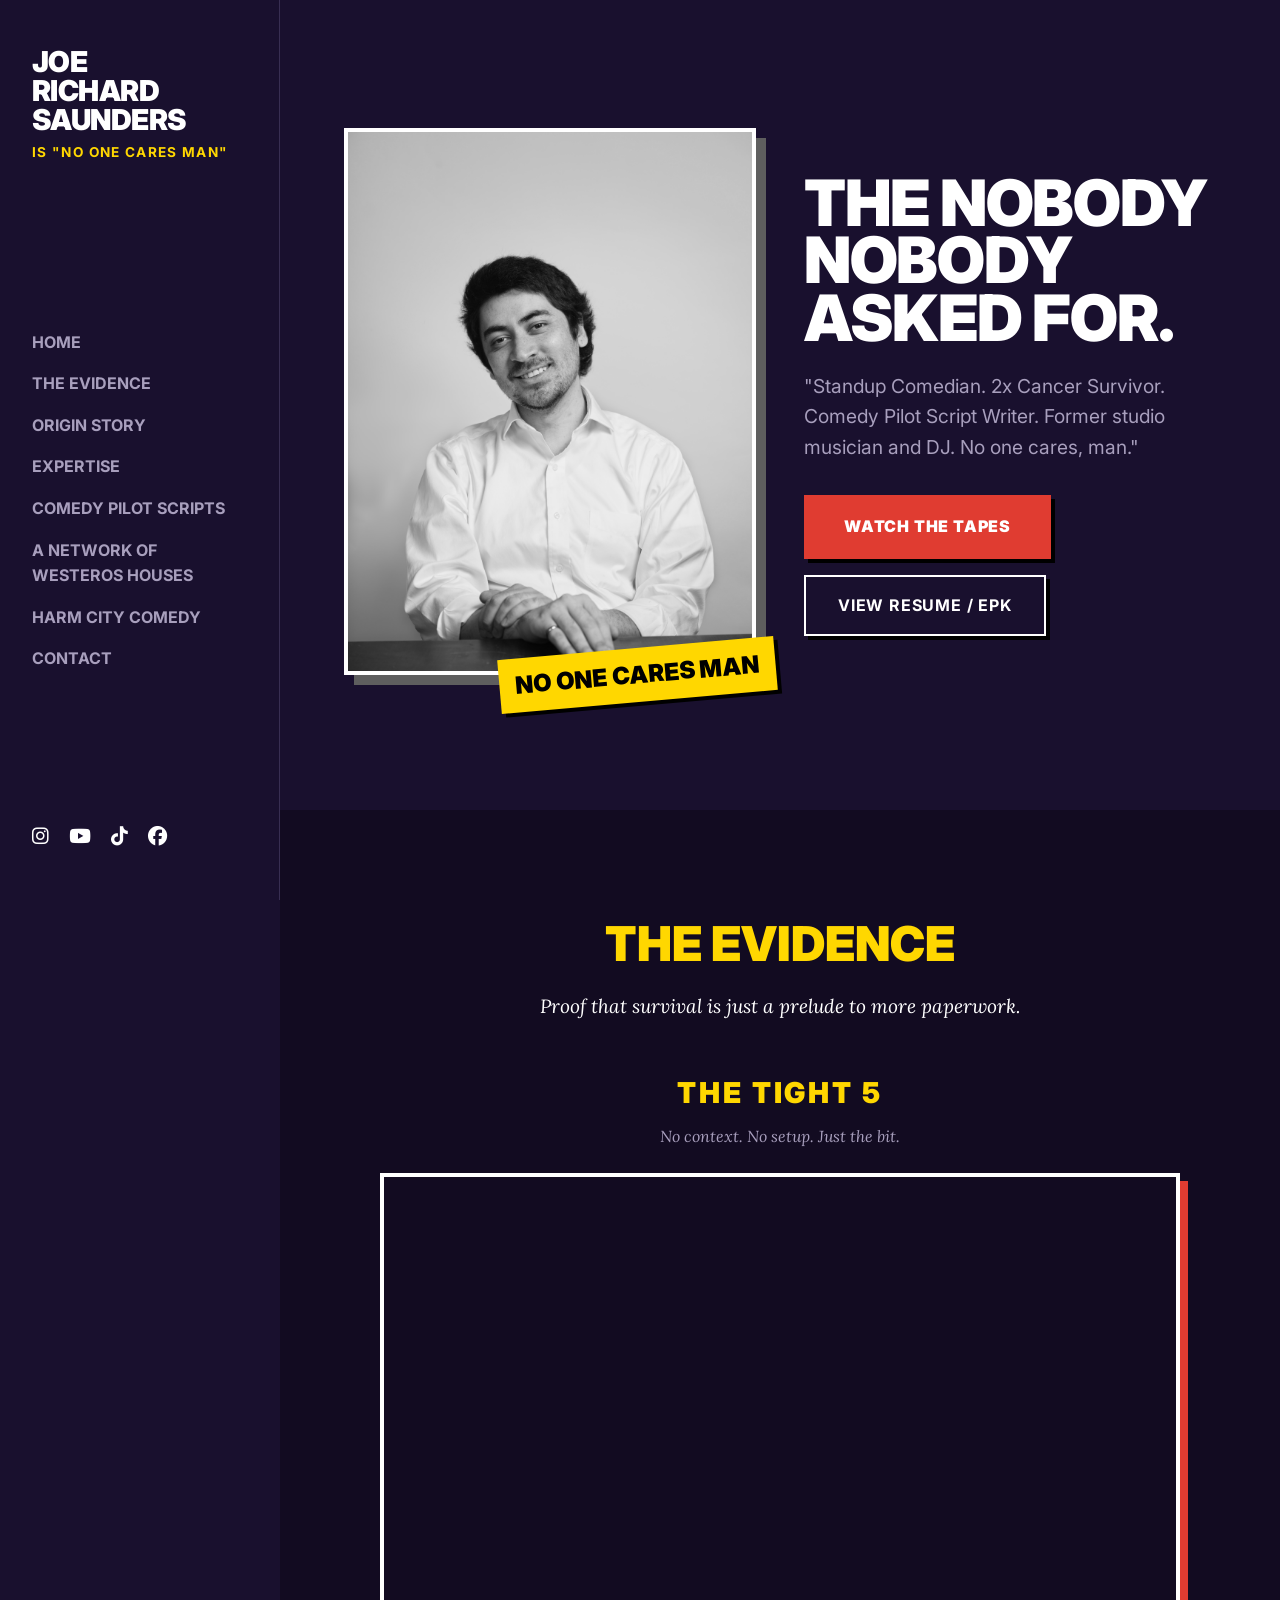
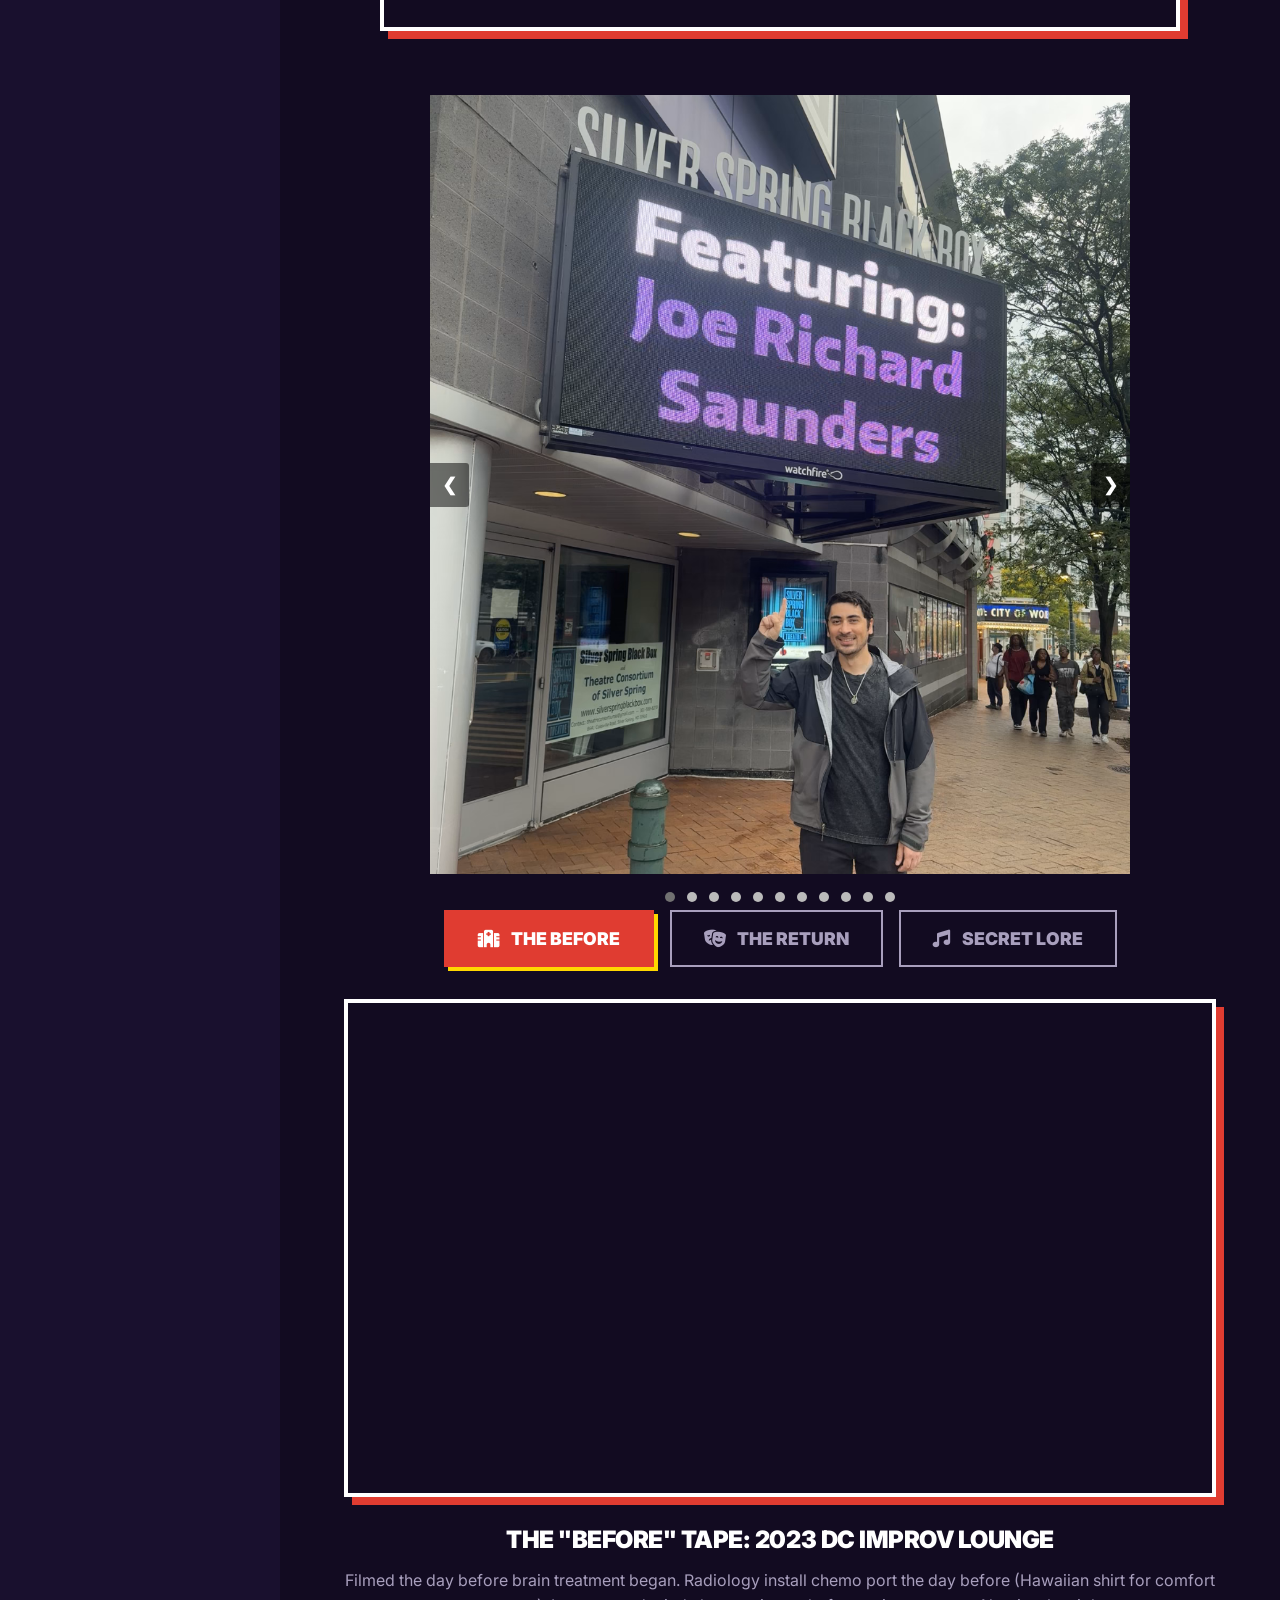
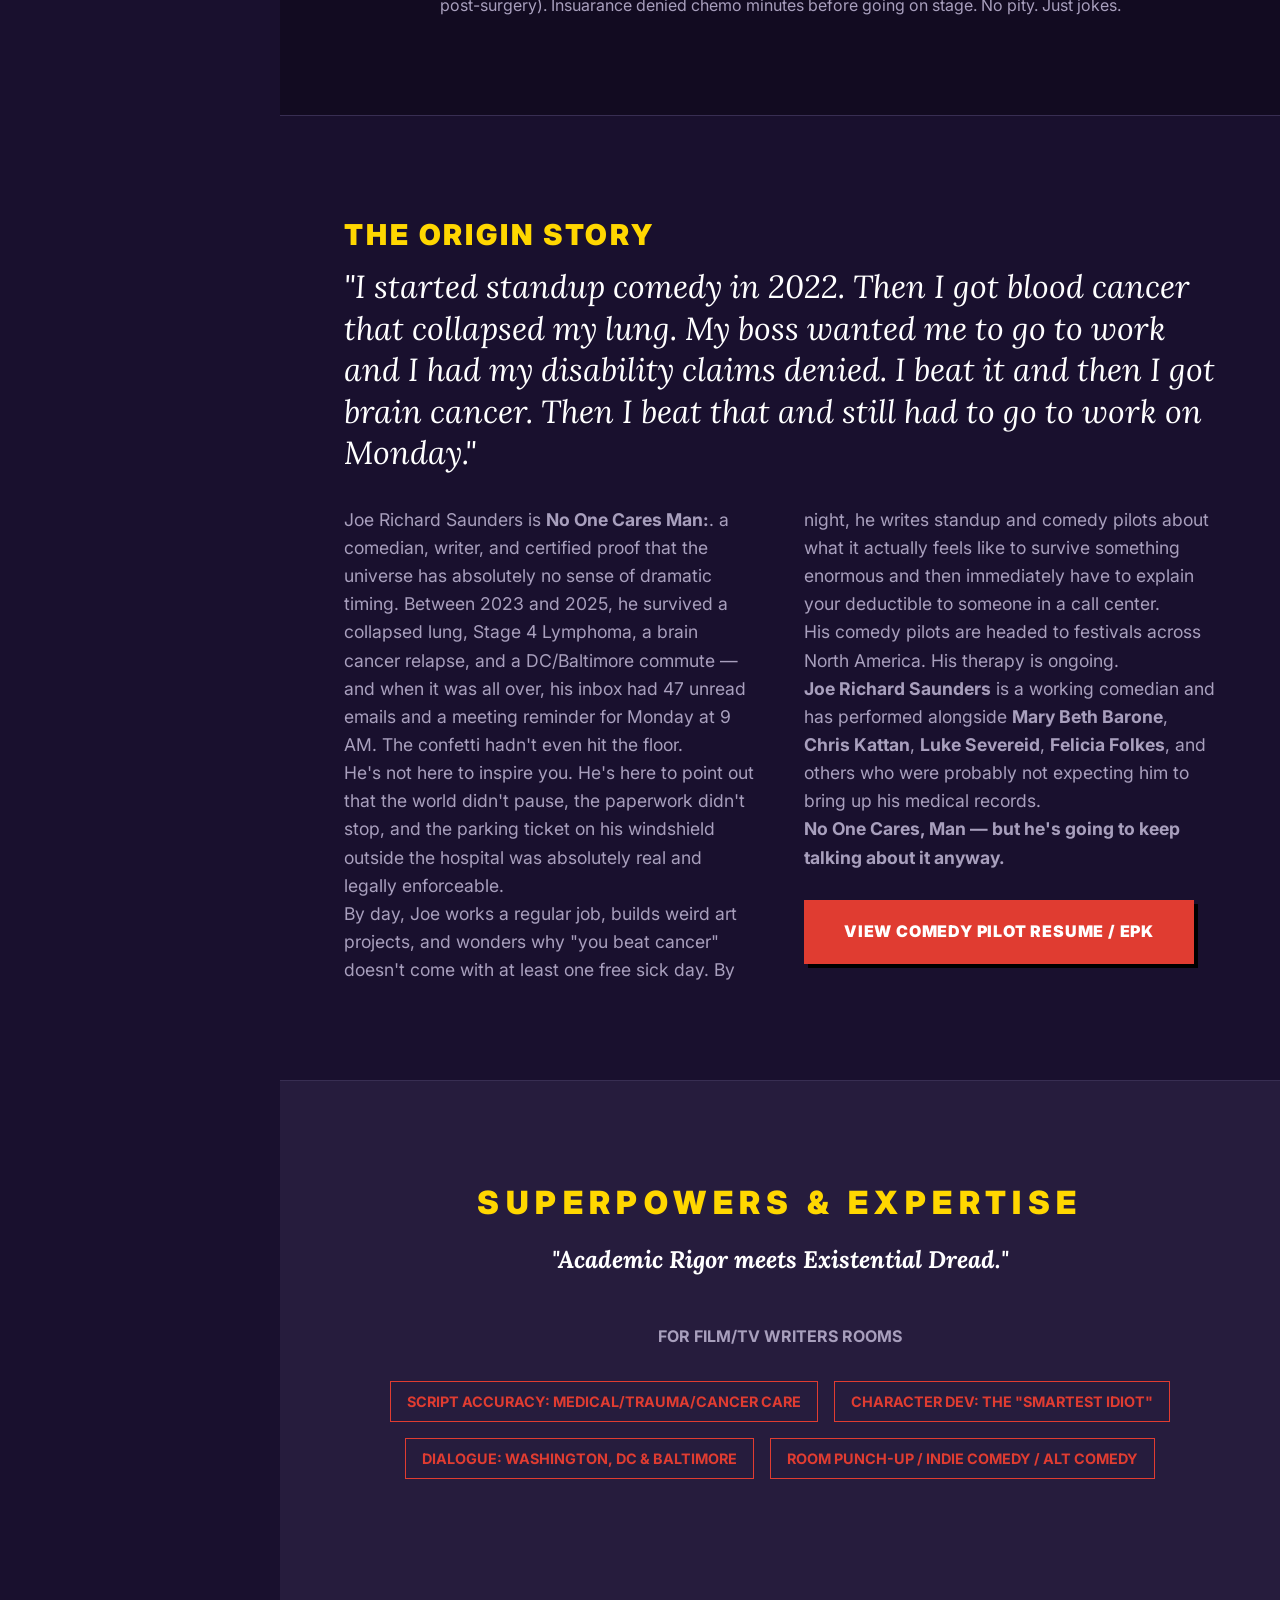
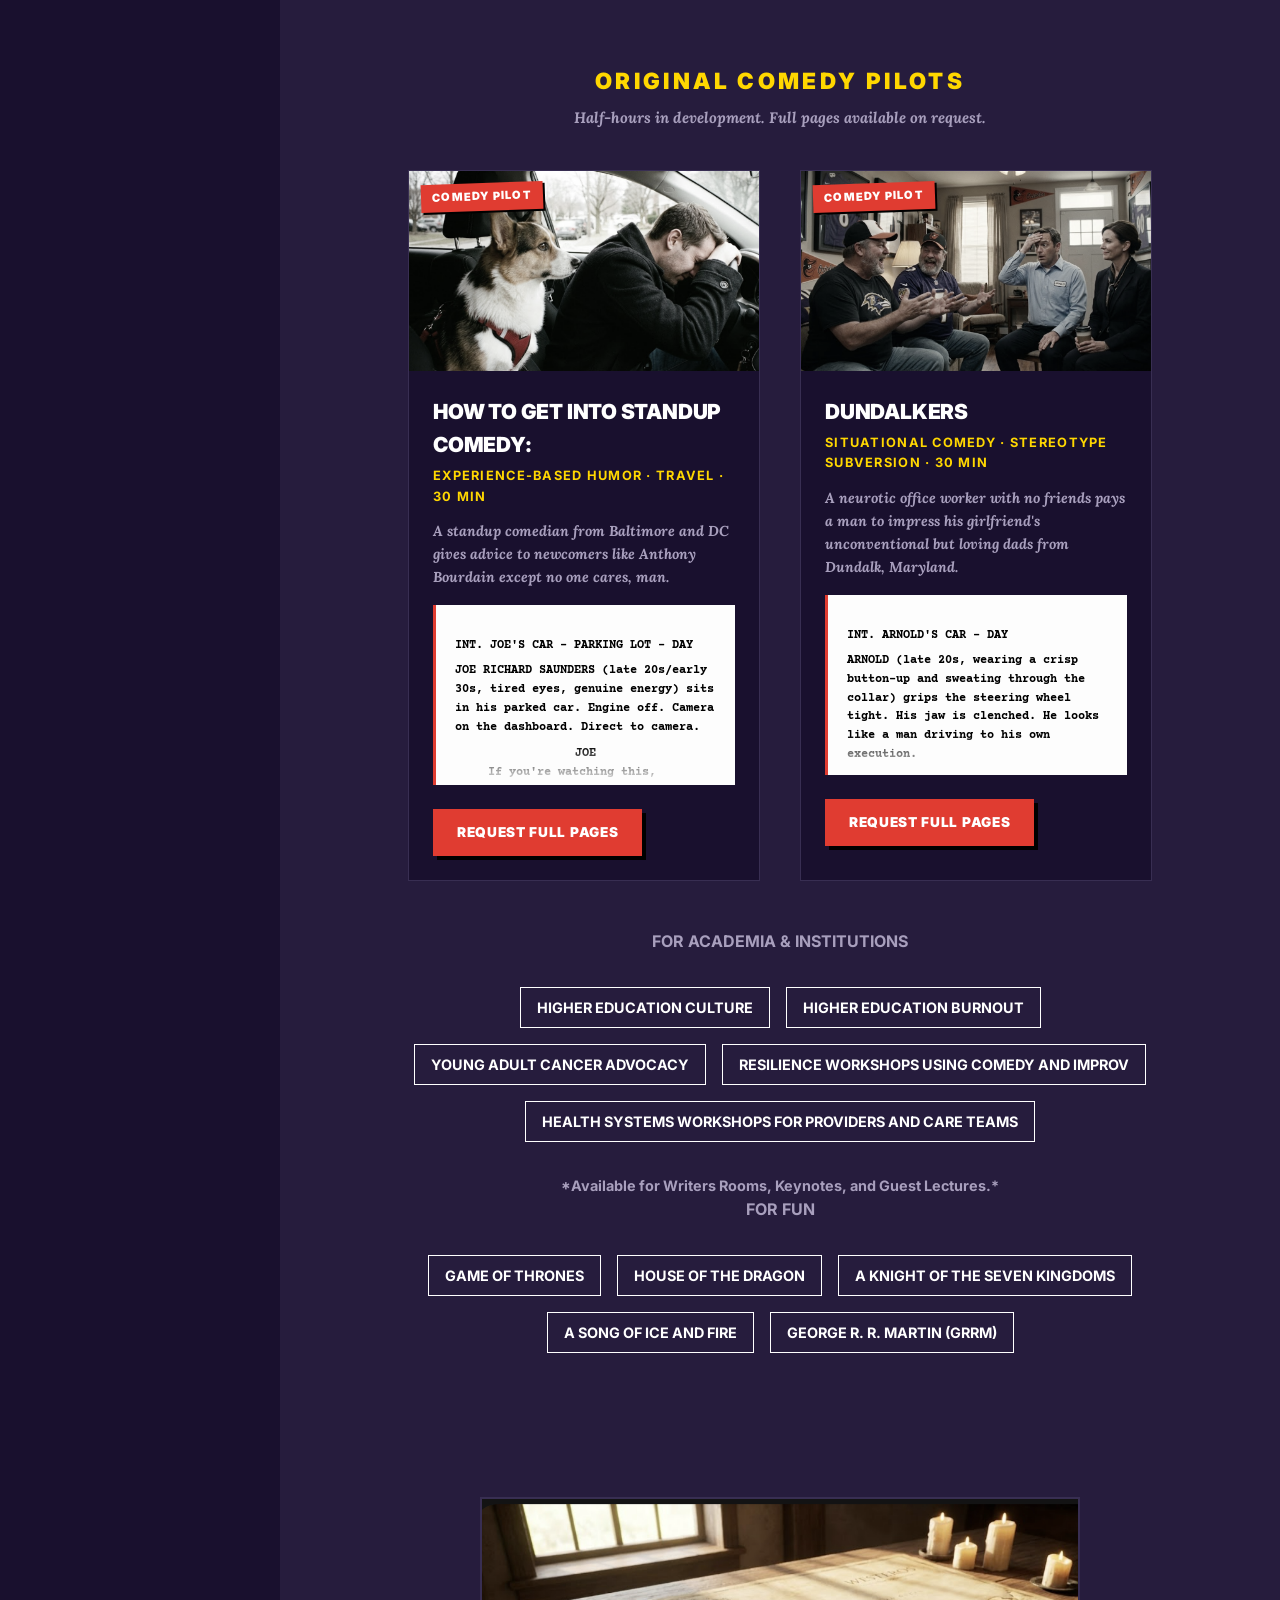
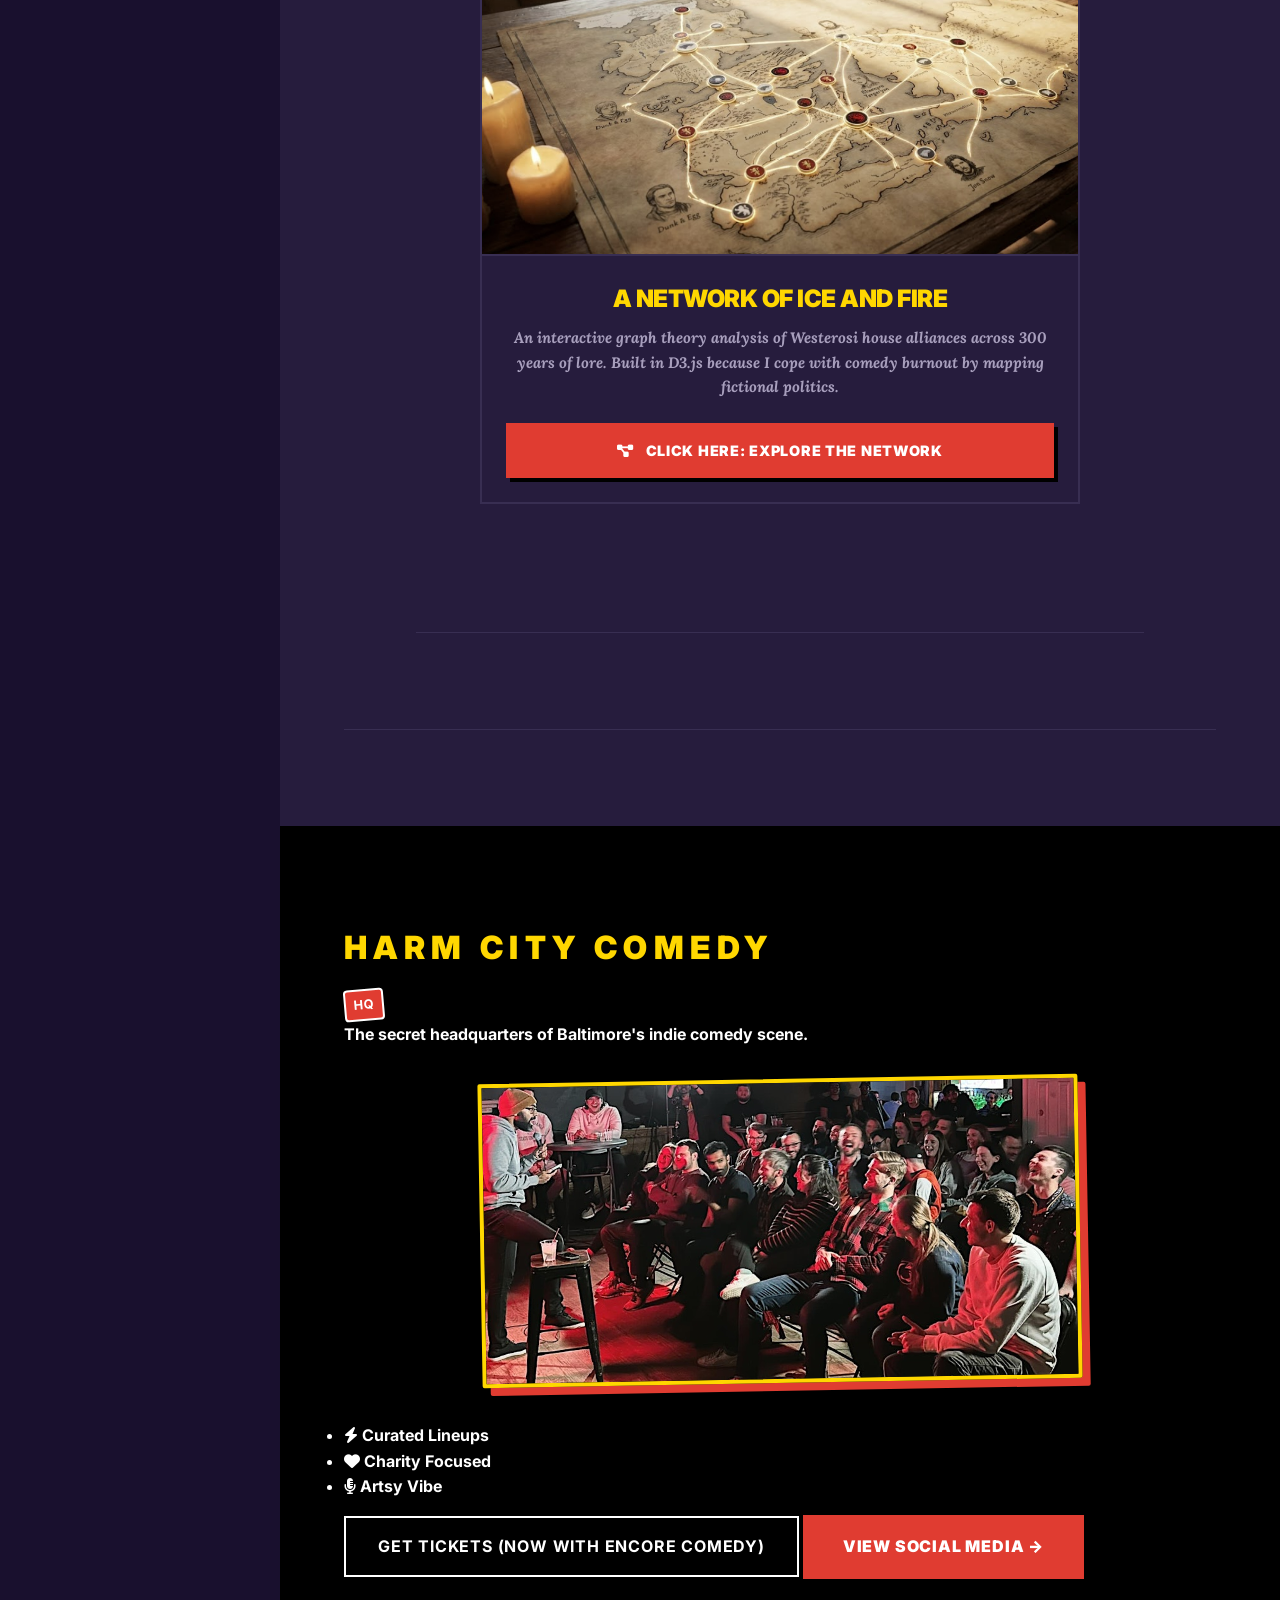
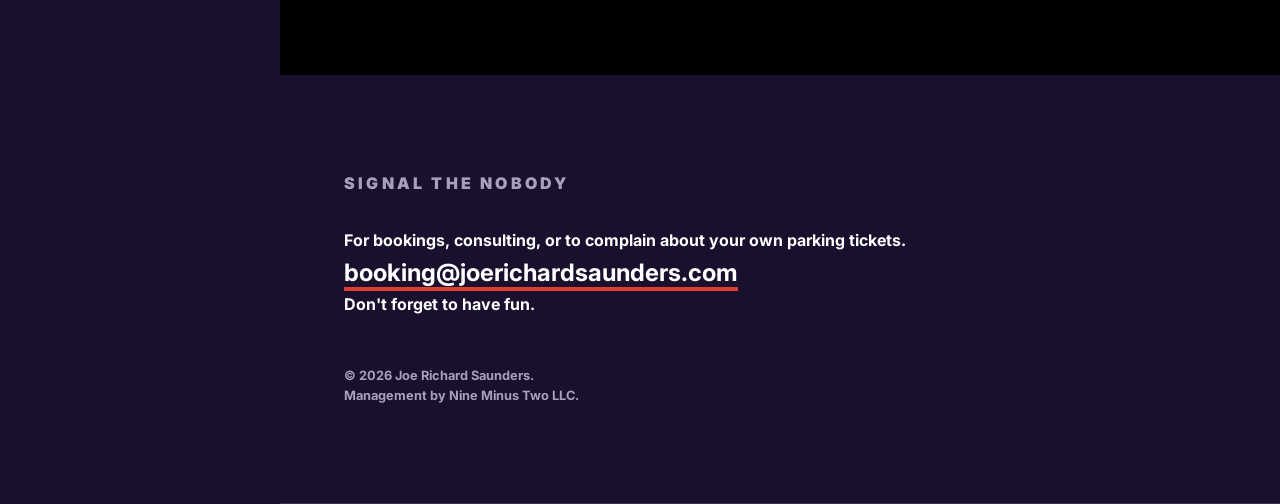
==== index.html @ 898b4f76 "Update index.html" ====
<!DOCTYPE html>
<html lang="en">
<head>
    <meta charset="UTF-8">
    <meta name="viewport" content="width=device-width, initial-scale=1.0">
    <title>Joe Richard Saunders | No One Cares Man</title>
    <meta name="description" content="Baltimore-based comedian Joe Richard Saunders. PhD Candidate. Middle Manager. Film/TV Consultant. No One Cares Man.">
    <link rel="stylesheet" href="style.css">
    <!-- Google Fonts -->
    <link rel="preconnect" href="https://fonts.googleapis.com">
    <link rel="preconnect" href="https://fonts.gstatic.com" crossorigin>
    <link href="https://fonts.googleapis.com/css2?family=Inter:wght@400;700;900&family=Lora:ital,wght@1,400&family=Courier+Prime&display=swap" rel="stylesheet">
    <!-- FontAwesome -->
    <link rel="stylesheet" href="https://cdnjs.cloudflare.com/ajax/libs/font-awesome/6.4.0/css/all.min.css">
</head>
<body>

    <!-- Mobile Nav Toggle -->
    <button id="nav-toggle" class="mobile-nav-toggle" aria-label="Toggle Navigation">
        <i class="fas fa-bars"></i>
    </button>

    <header class="sidebar" id="sidebar">
        <div class="brand">
            <h1>Joe<br>Richard<br>Saunders</h1>
            <p class="tagline">IS "NO ONE CARES MAN"</p>
        </div>
        <nav>
            <ul>
                <li><a href="#home" class="nav-link">Home</a></li>
                <li><a href="#showcase" class="nav-link">The Evidence</a></li>
                <li><a href="#about" class="nav-link">Origin Story</a></li>
                <li><a href="#consulting" class="nav-link">Expertise</a></li>
				<li><a href="#pilots" class="nav-link">Comedy Pilot Scripts</a></li>
				<li><a href="#westeros" class="nav-link">A Network of Westeros Houses</a></li>
				<li><a href="#harm-city" class="nav-link">Harm City Comedy</a></li>
                <li><a href="#contact" class="nav-link">Contact</a></li>
            </ul>
        </nav>
        <div class="socials">
            <a href="https://instagram.com/joe.richard.saunders" target="_blank" aria-label="Instagram"><i class="fab fa-instagram"></i></a>
            <a href="https://youtube.com/@Joe.Richard.Saunders" target="_blank" aria-label="YouTube"><i class="fab fa-youtube"></i></a>
            <a href="https://www.tiktok.com/@joerichardsaunders" target="_blank" aria-label="TikTok"><i class="fab fa-tiktok"></i></a>
            <a href="https://www.facebook.com/Joe.Richard.Saunders/" target="_blank" aria-label="Facebook"><i class="fab fa-facebook"></i></a>
        </div>
    </header>

    <main>
        <!-- Hero Section -->
        <section id="home" class="hero">
            <div class="hero-image-wrapper">
                <img src="Joe-Richard-Saunders-With-Hands.jpg" alt="Joe Richard Saunders Smiling Headshot" class="hero-img">
                <div class="hero-overlay-text">NO ONE CARES MAN</div>
            </div>
            <div class="hero-content">
                <h2>THE NOBODY<br>NOBODY ASKED FOR.</h2>
                <p>"Standup Comedian. 2x Cancer Survivor. Comedy Pilot Script Writer. Former studio musician and DJ. No one cares, man."</p>
                <div style="display: flex; gap: 1rem; flex-wrap: wrap;">
                    <a href="#showcase" class="btn">Watch The Tapes</a>
                    <a href="hollywood_epk.html" class="btn btn-outline" style="margin-top:0;">View Resume / EPK</a>
                </div>
            </div>
        </section>

        <!-- DYNAMIC SHOWCASE SECTION (THE EVIDENCE) -->
        <section id="showcase" class="content-block showcase-section">
            <div class="showcase-header">
                <h3>THE EVIDENCE</h3>
                <p class="showcase-subtitle">Proof that survival is just a prelude to more paperwork.</p>
            </div>
			
			<!-- ===== TIGHT 5 VIDEO ===== -->
<div class="evidence-video-block">
  <h4 class="evidence-label">THE TIGHT 5</h4>
  <p class="evidence-desc">No context. No setup. Just the bit.</p>

                    <div class="video-wrapper">
                        <!-- User to insert Before Treatment video ID -->
                        <iframe width="560" height="315" src="https://www.youtube.com/embed/v=vltTXMepz-s" title="The Before Video" frameborder="0" allowfullscreen></iframe>
                    </div>

</div>
<!-- ===== END VIDEO ===== -->

			
			<!-- Slideshow Container -->
<div class="ncm-slideshow">
  <div class="ncm-slide fade">
    <img src="images/Joe-Richard-Saunders-Marquee.png" alt="Slide 1">
  </div>
    <div class="ncm-slide fade">
    <img src="images/Joe-Richard-Saunders-PureBoardSkateshop(5).jpg" alt="Slide 2">
  </div>
      <div class="ncm-slide fade">
    <img src="images/NextInLine_DontTellComedy_Philly (10).JPG" alt="Slide 3">
  </div>
    <div class="ncm-slide fade">
    <img src="images/SenseofTumor_09062025_RS_1273.jpg" alt="Slide 4">
  </div>
  <div class="ncm-slide fade">
    <img src="images/Joe-Richard-Saunders-CNN.png" alt="Slide 5">
  </div>
  <div class="ncm-slide fade">
    <img src="images/Joe-Richard-Saunders-DC.png" alt="Slide 6">
  </div>
  <div class="ncm-slide fade">
    <img src="images/Joe-Richard-Saunders-DC-Comedy-Loft.png" alt="Slide 7">
  </div>
    <div class="ncm-slide fade">
    <img src="images/Joe-Richard-Saunders-DC-Improv-Main-Room.png" alt="Slide 8">
  </div>
    <div class="ncm-slide fade">
    <img src="images/Joe-Richard-Saunders-HarrisburgComedyZone.png" alt="Slide 9">
  </div>
      <div class="ncm-slide fade">
    <img src="images/Joe-Richard-Saunders-Lincoln-Lodge.png" alt="Slide 10">
  </div>
      <div class="ncm-slide fade">
    <img src="images/Joe-Richard-Saunders-Mic-Laugh.JPG" alt="Slide 11">
  </div>

  <a class="ncm-prev" onclick="plusNcmSlides(-1)">&#10094;</a>
  <a class="ncm-next" onclick="plusNcmSlides(1)">&#10095;</a>
</div>

<div class="ncm-dots">
  <span class="ncm-dot" onclick="currentNcmSlide(1)"></span>
  <span class="ncm-dot" onclick="currentNcmSlide(2)"></span>
  <span class="ncm-dot" onclick="currentNcmSlide(3)"></span>
  <span class="ncm-dot" onclick="currentNcmSlide(4)"></span>
<span class="ncm-dot" onclick="currentNcmSlide(5)"></span>
	<span class="ncm-dot" onclick="currentNcmSlide(6)"></span>
	<span class="ncm-dot" onclick="currentNcmSlide(7)"></span>
	<span class="ncm-dot" onclick="currentNcmSlide(8)"></span>
	<span class="ncm-dot" onclick="currentNcmSlide(9)"></span>
	<span class="ncm-dot" onclick="currentNcmSlide(10)"></span>
	<span class="ncm-dot" onclick="currentNcmSlide(11)"></span>
</div>


            <!-- Tabs -->
            <div class="tabs">
                <button class="tab-btn active" data-target="video-panel-1">
                    <i class="fas fa-hospital-alt"></i> THE BEFORE
                </button>
                <button class="tab-btn" data-target="video-panel-2">
                    <i class="fas fa-theater-masks"></i> THE RETURN
                </button>
                <button class="tab-btn" data-target="audio-panel">
                    <i class="fas fa-music"></i> SECRET LORE
                </button>
            </div>

            <!-- Tab Content -->
            <div class="tab-content-container">

                <!-- Video Panel 1: The Before (Treatment) -->
                <div id="video-panel-1" class="tab-panel active">
                    <div class="video-wrapper">
                        <!-- User to insert Before Treatment video ID -->
                        <iframe width="560" height="315" src="https://www.youtube.com/embed/v=vltTXMepz-s" title="The Before Video" frameborder="0" allowfullscreen></iframe>
                    </div>
                    <div class="caption-box">
                        <h4>The "Before" Tape: 2023 DC Improv Lounge</h4>
                        <p>Filmed the day before brain treatment began. Radiology install chemo port the day before (Hawaiian shirt for comfort post-surgery). Insuarance denied chemo minutes before going on stage. No pity. Just jokes.</p>
                    </div>
                </div>

                <!-- Video Panel 2: The Return (Marquee) -->
                <div id="video-panel-2" class="tab-panel">
                    <div class="video-wrapper">
                        <!-- User to insert Marquee video ID -->
                        <iframe width="560" height="315" src="https://www.youtube.com/embed/YvltTXMepz-s" title="Sense of Tumor Benefit" frameborder="0" allowfullscreen></iframe>
                    </div>
                    <div class="caption-box">
                        <h4>2025 "Sense of Tumor" Benefit</h4>
                        <p>First feature set back after beating brain cancer - alongside Joey Friedman, Cyrus Chandler, and Felicia Folkes. Silver Spring Black Box Theatre. Name on the marquee. Proof of life. Benefit show with Improbable Comedy LLC for The Smith Center for the Healing Arts in Washington DC</p>
                    </div>
                </div>

                <!-- Audio Panel: The Hinge T-Pain Incident -->
                <div id="audio-panel" class="tab-panel">
                    <div class="audio-visualizer-mock">
                        <div class="bars">
                            <div class="bar"></div><div class="bar"></div><div class="bar"></div><div class="bar"></div>
                            <div class="bar"></div><div class="bar"></div><div class="bar"></div><div class="bar"></div>
                        </div>
                        <i class="fas fa-play play-icon"></i>
                    </div>
                    <div class="caption-box">
                        <h4>The "Hinge Match" Serenades</h4>
                        <p>"She asked for a voice memo. I gave her T-Pain. Just pain. Yes, I actually produced this and got she unmatched."</p>
                        <a href="https://youtube.com/@Joe.Richard.Saunders" class="btn btn-outline">Listen to the Secret Tracks</a>
                    </div>
                </div>

            </div>
        </section>

        <!-- About Section (ORIGIN STORY) -->
        <section id="about" class="content-block">
  <h4 class="evidence-label">THE ORIGIN STORY</h4>
            <p class="lead">"I started standup comedy in 2022. Then I got blood cancer that collapsed my lung. My boss wanted me to go to work and I had my disability claims denied. I beat it and then I got brain cancer. Then I beat that and still had to go to work on Monday."</p>
            <div class="text-columns">
                <p>Joe Richard Saunders is <strong>No One Cares Man:</strong>. a comedian, writer, and certified proof that the universe has absolutely no sense of dramatic timing. Between 2023 and 2025, he survived a collapsed lung, Stage 4 Lymphoma, a brain cancer relapse, and a DC/Baltimore commute — and when it was all over, his inbox had 47 unread emails and a meeting reminder for Monday at 9 AM. The confetti hadn't even hit the floor.</p>
                <p>He's not here to inspire you. He's here to point out that the world didn't pause, the paperwork didn't stop, and the parking ticket on his windshield outside the hospital was absolutely real and legally enforceable.</p>
                <p>By day, Joe works a regular job, builds weird art projects, and wonders why "you beat cancer" doesn't come with at least one free sick day. By night, he writes standup and comedy pilots about what it actually feels like to survive something enormous and then immediately have to explain your deductible to someone in a call center.</p>
				<p>His comedy pilots are headed to festivals across North America. His therapy is ongoing.</p>
                <p><strong>Joe Richard Saunders</strong> is a working comedian and has performed alongside <strong>Mary Beth Barone</strong>, <strong>Chris Kattan</strong>, <strong>Luke Severeid</strong>, <strong>Felicia Folkes</strong>, and others who were probably not expecting him to bring up his medical records. </p>
				<p><strong>No One Cares, Man<strong> — but he's going to keep talking about it anyway.</p>
              <br>
                <a href="hollywood_epk.html" class="btn">View Comedy Pilot Resume / EPK</a>
            </div>
        </section>

        <!-- CONSULTING SECTION -->
        <section id="consulting" class="content-block inverted" style="background: var(--card-bg);">
            <div class="consulting-wrapper" style="text-align: center; max-width: 900px; margin: 0 auto;">
                <h3 style="color: var(--highlight-color); margin-bottom: 1rem;">SUPERPOWERS & EXPERTISE</h3>
                <p class="lead" style="font-size: 1.5rem; margin-bottom: 3rem; color: var(--text-color);">"Academic Rigor meets Existential Dread."</p>

                <p style="margin-bottom: 1rem; color: var(--secondary-text); font-weight: bold; text-transform: uppercase;">For Film/TV Writers Rooms</p>
                <div class="tags-container" style="margin-bottom: 2.5rem;">
                    <span class="tag tag-accent">Script Accuracy: Medical/Trauma/Cancer Care</span>
                    <span class="tag tag-accent">Character Dev: The "Smartest Idiot"</span>
                    <span class="tag tag-accent">Dialogue: Washington, DC & Baltimore</span>
                    <span class="tag tag-accent">Room Punch-Up / Indie Comedy / Alt Comedy</span>
                </div>
				
				<!-- ===== PILOT SCRIPTS SHOWCASE ===== -->
				        <section id="pilots" class="content-block">
<div class="pilots-showcase">
  <h4 class="pilots-heading">ORIGINAL COMEDY PILOTS</h4>
  <p class="pilots-subheading">Half-hours in development. Full pages available on request.</p>

  <div class="pilot-grid">

    <!-- PILOT CARD 1 -->
    <div class="pilot-card">
      <div class="pilot-img-wrapper">
        <img src="images/noonecaresman.png" alt="No One Cares Man Pilot" class="pilot-img">
        <!-- Replace src with your actual image path -->
        <span class="pilot-badge">COMEDY PILOT</span>
      </div>
      <div class="pilot-body">
        <h5 class="pilot-title">HOW TO GET INTO STANDUP COMEDY: </h5>
        <p class="pilot-genre">Experience-Based Humor · Travel · 30 min</p>
        <p class="pilot-logline">
          A standup comedian from Baltimore and DC gives advice to newcomers like Anthony Bourdain except no one cares, man.
        </p>
        <div class="pilot-excerpt">
          <p class="slugline">INT. JOE'S CAR - PARKING LOT - DAY</p>
          <p class="action">JOE RICHARD SAUNDERS (late 20s/early 30s, tired eyes, genuine energy) sits in his parked car. Engine off. Camera on the dashboard. Direct to camera.</p>
		  <p class="character">JOE</p>
          <p class="dialogue">If you're watching this, you're probably thinking about doing standup. Or you just started. Or you've been doing it for a year and you're wondering why you’re not booked where you want.</p>
          <p class="action">He glances at Hercules, a corgi. Hercules maintains eye contact. Unblinking.</p>
          <p class="character">JOE (CONT'D)</p>
          <p class="dialogue">I'm not famous. Everyone has a special. I don't have a special. But I have a day job and four years of doing this 3 to 10 times a week.</p>
        </div>
        <a href="epk.html" class="btn" style="margin-top: 1.5rem; display: inline-block; font-size: 0.85rem; padding: 0.8rem 1.5rem;">
          Request Full Pages
        </a>
      </div>
    </div>

    <!-- PILOT CARD 2 -->
    <div class="pilot-card">
      <div class="pilot-img-wrapper">
        <img src="images/Dundalkers.png" alt="Family Comedy Pilot" class="pilot-img">
        <!-- Replace src with your actual image path -->
        <span class="pilot-badge">COMEDY PILOT</span>
      </div>
      <div class="pilot-body">
        <h5 class="pilot-title">DUNDALKERs</h5>
        <p class="pilot-genre">Situational Comedy · Stereotype subversion · 30 min</p>
        <p class="pilot-logline">
          A neurotic office worker with no friends pays a man to impress his girlfriend's unconventional but loving dads from Dundalk, Maryland.
        </p>
        <div class="pilot-excerpt">
          <p class="slugline">INT. ARNOLD'S CAR - DAY</p>
          <p class="action">ARNOLD (late 20s, wearing a crisp button-up and sweating through the collar) grips the steering wheel tight. His jaw is clenched. He looks like a man driving to his own execution.</p>
          <p class="action">Beside him, BETH (late 20s, dressed casually but expensively) scrolls through her phone with the serene energy of someone who has never worried about anything in her life.</p>
          <p class="action">Outside the window: a highway sign reads "DUNDALK - 12 MILES."</p>
          <p class="character">BETH</p>
          <p class="dialogue">Awww, look babe! There's so much concrete!</p>
          <p class="character">ARNOLD</p>
          <p class="dialogue">(long pause) Yes. That's the road.</p>
        </div>
        <a href="epk.html" class="btn" style="margin-top: 1.5rem; display: inline-block; font-size: 0.85rem; padding: 0.8rem 1.5rem;">
          Request Full Pages
        </a>
      </div>
    </div>

  </div>
</div>
<!-- ===== END PILOT SCRIPTS SHOWCASE ===== -->


                <p style="margin-bottom: 1rem; color: var(--secondary-text); font-weight: bold; text-transform: uppercase;">For Academia & Institutions</p>
                <div class="tags-container">
                    <span class="tag">Higher Education Culture</span>
                    <span class="tag">Higher Education Burnout</span>
                    <span class="tag">Young Adult Cancer Advocacy</span>
                    <span class="tag">Resilience Workshops Using Comedy and Improv</span>
                    <span class="tag">Health Systems Workshops for Providers and care teams</span>
                </div>

                <p style="margin-top: 2rem; font-size: 0.9rem; color: var(--secondary-text);">*Available for Writers Rooms, Keynotes, and Guest Lectures.*</p>
				
                <p style="margin-bottom: 1rem; color: var(--secondary-text); font-weight: bold; text-transform: uppercase;">For Fun</p>
                <div class="tags-container">
                    <span class="tag">Game of Thrones</span>
                    <span class="tag">House of the Dragon</span>
                    <span class="tag">A Knight of The Seven Kingdoms</span>
					<span class="tag">A Song of Ice and Fire</span>
					<span class="tag">George R. R. Martin (GRRM)</span>
			
<!-- ===== WESTEROS PROJECT CARD ===== -->
        <section id="westeros" class="content-block">
<div class="project-showcase-card" style="max-width: 600px; margin: 2rem auto; text-align: center;">
  
  <!-- The Image -->
  <div class="project-img-wrapper" style="border: 2px solid var(--border-color); overflow: hidden; position: relative;">
    <a href="westeros_network_jrs.html">
      <img src="images/NetworkOIAF.png" alt="A Network of Ice and Fire Preview" style="width: 100%; display: block; filter: grayscale(20%); transition: all 0.3s ease;">
    </a>
  </div>

  <!-- The Description and Button -->
  <div class="project-info" style="padding: 1.5rem; background: var(--card-bg); border: 2px solid var(--border-color); border-top: none;">
    <h4 style="color: var(--highlight-color); font-size: 1.5rem; margin-bottom: 0.5rem; text-transform: uppercase; font-weight: 900;">A Network of Ice and Fire</h4>
    <p style="color: var(--secondary-text); font-size: 0.95rem; margin-bottom: 1.5rem; font-family: var(--font-edit); font-style: italic;">
      An interactive graph theory analysis of Westerosi house alliances across 300 years of lore. Built in D3.js because I cope with comedy burnout by mapping fictional politics.
    </p>
    
    <!-- The Link -->
    <a href="westeros_network_jrs.html" class="btn" style="width: 100%; font-size: 0.9rem; padding: 1rem;">
      <i class="fas fa-project-diagram" style="margin-right: 8px;"></i> Click Here: Explore The Network
    </a>
  </div>
  
</div>
<!-- ===== END WESTEROS CARD ===== -->

				</div>
				
            </div>
        </section>

        <!-- Harm City Comedy Section -->
        <section id="harm-city" class="content-block inverted">
            <div class="accent-box">
                <div class="accent-header">
                    <h3>HARM CITY COMEDY</h3>
                    <span class="badge">HQ</span>
                </div>
                <p>The secret headquarters of Baltimore's indie comedy scene.</p>
				<!-- ===== HARM CITY IMAGE INSERT ===== -->
                <div class="harm-city-img-container" style="margin: 2rem 0; text-align: center;">
                    <img src="images/harmcitycomedy_eventbrite_laugh_5.jpg" alt="Live at Harm City Comedy" 
                         style="width: 100%; max-width: 600px; height: auto; border: 4px solid var(--highlight-color); box-shadow: 8px 8px 0px var(--accent-color); border-radius: 2px; transform: rotate(-1deg); transition: transform 0.3s ease;">
                </div>
                <!-- ===== END IMAGE INSERT ===== -->
				
                <ul class="feature-list">
                    <li><i class="fas fa-bolt"></i> Curated Lineups</li>
                    <li><i class="fas fa-heart"></i> Charity Focused</li>
                    <li><i class="fas fa-microphone-alt"></i> Artsy Vibe</li>
                </ul>
                <div class="btn-group">
                    <a href="https://www.eventbrite.com/o/72313162423" class="btn btn-outline">Get Tickets (Now with Encore Comedy)</a>
                    <a href="https://www.instagram.com/harmcitycomedy/" class="btn btn-text">View Social Media &rarr;</a>
                </div>
            </div>
        </section>

        <!-- Contact Section -->
        <section id="contact" class="content-block footer-section">
            <h3>SIGNAL THE NOBODY</h3>
            <p>For bookings, consulting, or to complain about your own parking tickets.</p>
            <a href="mailto:booking@joerichardsaunders.com" class="email-link">booking@joerichardsaunders.com</a>
			<p>Don't forget to have fun.</p>
            <p class="copyright">&copy; 2026 Joe Richard Saunders. <br>Management by Nine Minus Two LLC.</p>
        </section>
    </main>

    <script src="script.js"></script>
</body>
</html>
---- style.css ----
/* RESET & VARS */
:root {
    /* RAVEN'S LOFT PALETTE */
    --bg-color: #19102E;      /* Deep Midnight Purple */
    --text-color: #FFFFFF;    /* Pure White */
    --accent-color: #E03C31;  /* Maryland Red (Buttons/Links) */
    --highlight-color: #FFD700; /* Flag/Ravens Gold (Hover/Focus) */
    --secondary-text: #A89FBD; /* Muted Purple-Grey */

    --card-bg: #261C3D;       /* Slightly lighter purple for cards */
    --border-color: #382E52;  /* Dark purple border */

    --sidebar-width: 280px;
    --font-ui: 'Inter', sans-serif;
    --font-script: 'Courier Prime', monospace;
    --font-edit: 'Lora', serif;
}

* { margin: 0; padding: 0; box-sizing: border-box; }

html { scroll-behavior: smooth; }

body {
    font-family: var(--font-ui);
    color: var(--text-color);
    background: var(--bg-color);
    line-height: 1.6;
    display: flex;
    min-height: 100vh;
}

/* TYPOGRAPHY OVERRIDES */
h1, h2, h3, h4 {
    font-family: var(--font-ui);
    font-weight: 900; /* BOLD SANS */
    text-transform: uppercase;
    letter-spacing: -0.02em;
}

/* SIDEBAR NAV (Desktop) */
.sidebar {
    width: var(--sidebar-width);
    height: 100vh;
    position: fixed;
    top: 0;
    left: 0;
    padding: 3rem 2rem;
    display: flex;
    flex-direction: column;
    justify-content: space-between;
    border-right: 1px solid var(--border-color);
    background: var(--bg-color);
    z-index: 100;
}

.brand h1 { font-size: 1.8rem; line-height: 1; color: var(--text-color); }
.tagline { font-size: 0.85rem; color: var(--highlight-color); margin-top: 0.5rem; text-transform: uppercase; letter-spacing: 0.1em; font-weight: bold; }

.sidebar nav ul { list-style: none; margin-top: 2rem; }
.sidebar nav li { margin-bottom: 1rem; }
.nav-link { text-decoration: none; color: var(--secondary-text); font-size: 1rem; font-weight: 700; transition: color 0.3s; text-transform: uppercase; }
.nav-link:hover { color: var(--highlight-color); }

.socials a { color: var(--text-color); font-size: 1.2rem; margin-right: 1rem; transition: color 0.3s; }
.socials a:hover { color: var(--accent-color); }

/* MAIN CONTENT */
main {
    margin-left: var(--sidebar-width);
    width: calc(100% - var(--sidebar-width));
    padding: 0;
}

/* HERO */
.hero {
    display: grid;
    grid-template-columns: 1fr 1fr;
    min-height: 90vh;
    align-items: center;
    padding: 4rem;
    gap: 3rem;
}

.hero-image-wrapper { position: relative; }
.hero-img {
    width: 100%;
    max-height: 80vh;
    object-fit: cover;
    filter: grayscale(100%);
    transition: filter 0.5s ease;
    border: 4px solid var(--text-color); /* Photo Frame border */
    box-shadow: 10px 10px 0px var(--accent-color); /* Pop art shadow */
}

/* SUPERHERO OVERLAY TEXT */
.hero-overlay-text {
    position: absolute;
    bottom: -20px;
    right: -20px;
    background: var(--highlight-color);
    color: #000;
    padding: 0.5rem 1rem;
    font-weight: 900;
    font-size: 1.5rem;
    text-transform: uppercase;
    transform: rotate(-5deg);
    box-shadow: 4px 4px 0px #000;
    z-index: 10;
}

.hero-img:hover { filter: grayscale(0%); box-shadow: 10px 10px 0px var(--highlight-color); } 

.hero-content h2 { font-size: 4rem; line-height: 0.9; margin-bottom: 1.5rem; color: var(--text-color); }
.hero-content p { font-size: 1.2rem; font-weight: 400; color: var(--secondary-text); margin-bottom: 2rem; max-width: 400px; }

/* BUTTONS */
.btn {
    display: inline-block;
    padding: 1.2rem 2.5rem;
    background: var(--accent-color);
    color: #fff;
    text-decoration: none;
    font-size: 1rem;
    letter-spacing: 0.05em;
    text-transform: uppercase;
    font-weight: 900;
    transition: all 0.2s;
    border: none;
    cursor: pointer;
    box-shadow: 4px 4px 0px #000; /* Comic book shadow */
}
.btn:hover { 
    background: var(--highlight-color); 
    color: #000; 
    transform: translate(-2px, -2px);
    box-shadow: 6px 6px 0px #fff;
}

/* SECTIONS */
.content-block { padding: 6rem 4rem; border-bottom: 1px solid var(--border-color); }
.content-block h3 { font-size: 1rem; color: var(--secondary-text); margin-bottom: 2rem; letter-spacing: 0.2em; }

/* DYNAMIC SHOWCASE SECTION */
.showcase-section { background: #120b21; } /* Slightly darker bg */
.showcase-header { margin-bottom: 3rem; text-align: center; }
.showcase-header h3 { font-size: 3rem; color: var(--highlight-color); margin-bottom: 0.5rem; letter-spacing: 0; }
.showcase-subtitle { font-family: var(--font-edit); font-style: italic; color: var(--text-color); font-size: 1.2rem; }

/* Tabs */
.tabs { display: flex; justify-content: center; gap: 1rem; margin-bottom: 2rem; flex-wrap: wrap; }
.tab-btn {
    background: transparent;
    border: 2px solid var(--secondary-text);
    color: var(--secondary-text);
    padding: 1rem 2rem;
    font-family: var(--font-ui);
    font-weight: 900;
    text-transform: uppercase;
    cursor: pointer;
    transition: all 0.3s;
    font-size: 1.1rem;
}
.tab-btn i { margin-right: 0.5rem; }
.tab-btn:hover { border-color: var(--text-color); color: var(--text-color); }
.tab-btn.active {
    background: var(--accent-color);
    border-color: var(--accent-color);
    color: #fff;
    box-shadow: 4px 4px 0px var(--highlight-color);
}

/* Tab Panels */
.tab-panel { display: none; animation: fadeIn 0.5s ease; }
.tab-panel.active { display: block; }
@keyframes fadeIn { from { opacity: 0; transform: translateY(10px); } to { opacity: 1; transform: translateY(0); } }

.caption-box { margin-top: 1.5rem; text-align: center; color: var(--secondary-text); }
.caption-box h4 { font-size: 1.5rem; color: var(--text-color); margin-bottom: 0.5rem; }

/* Video Wrapper */
.video-wrapper { position: relative; padding-bottom: 56.25%; height: 0; border: 4px solid var(--text-color); box-shadow: 8px 8px 0px var(--accent-color); }
.video-wrapper iframe { position: absolute; top: 0; left: 0; width: 100%; height: 100%; }

/* Script Paper Style */
.script-paper {
    background: #fdfdfd;
    color: #000;
    padding: 3rem;
    font-family: var(--font-script);
    max-width: 800px;
    margin: 0 auto;
    border: 1px solid #ccc;
    box-shadow: 0 0 20px rgba(0,0,0,0.5);
    position: relative;
    transform: rotate(-1deg);
}
.script-paper:before {
    content: ''; position: absolute; top: 0; left: 0; right: 0; bottom: 0;
    background-image: linear-gradient(#e0e0e0 1px, transparent 1px);
    background-size: 100% 1.5rem; /* Ruling lines */
    opacity: 0.2; pointer-events: none;
}
.slugline { font-weight: bold; text-transform: uppercase; margin-bottom: 1rem; margin-top: 1rem; }
.action { margin-bottom: 1rem; }
.character { margin: 0 auto; width: 50%; text-align: center; margin-top: 1rem; }
.dialogue { margin: 0 auto; width: 70%; text-align: center; margin-bottom: 1rem; }

/* Audio Mock */
.audio-visualizer-mock {
    height: 200px;
    background: #000;
    display: flex;
    align-items: center;
    justify-content: center;
    border: 2px solid var(--highlight-color);
    position: relative;
}
.bars { display: flex; align-items: flex-end; gap: 5px; height: 50px; }
.bar { width: 10px; background: var(--accent-color); animation: bounce 1s infinite ease-in-out; }
.bar:nth-child(even) { animation-duration: 1.2s; background: var(--highlight-color); }
@keyframes bounce { 0%, 100% { height: 10px; } 50% { height: 40px; } }
.play-icon { font-size: 4rem; color: #fff; z-index: 2; position: absolute; text-shadow: 0 0 10px var(--accent-color); }

/* TAGS (For Consulting Section) */
.tags-container { display: flex; flex-wrap: wrap; gap: 1rem; justify-content: center; margin-top: 2rem; }
.tag {
    background: transparent;
    border: 1px solid var(--text-color);
    color: var(--text-color);
    padding: 0.5rem 1rem;
    text-transform: uppercase;
    font-weight: 700;
    font-size: 0.9rem;
    transition: all 0.3s;
}
.tag:hover {
    background: var(--highlight-color);
    color: #000;
    border-color: var(--highlight-color);
    transform: translateY(-2px);
    box-shadow: 4px 4px 0px var(--accent-color);
}
.tag-accent {
    border-color: var(--accent-color);
    color: var(--accent-color);
}
.tag-accent:hover {
    background: var(--accent-color);
    color: #fff;
    box-shadow: 4px 4px 0px var(--highlight-color);
}

/* MANIFESTO */
.lead { font-family: var(--font-edit); font-size: 2rem; font-style: italic; margin-bottom: 2rem; line-height: 1.3; color: var(--text-color); }
.text-columns { column-count: 2; column-gap: 3rem; color: var(--secondary-text); font-size: 1.1rem; }

/* HARM CITY (Pure Black Cut) */
.inverted { background: #000000; color: #fff; border-bottom: none; }
.inverted h3 { color: var(--highlight-color); font-size: 2rem; margin-bottom: 1rem; }
.badge { background: var(--accent-color); color: #fff; padding: 4px 8px; font-size: 0.8rem; border-radius: 4px; vertical-align: middle; transform: rotate(-5deg); display: inline-block; border: 2px solid #fff; }

.btn-outline { border: 2px solid var(--text-color); background: transparent; color: var(--text-color); padding: 1rem 2rem; text-decoration: none; text-transform: uppercase; font-weight: bold; transition: all 0.3s; display: inline-block; margin-top: 1rem; }
.btn-outline:hover { background: var(--text-color); color: #000; }

/* FOOTER */
.email-link { font-size: 1.5rem; color: var(--text-color); text-decoration: none; border-bottom: 4px solid var(--accent-color); font-weight: 700; transition: all 0.3s; }
.email-link:hover { background: var(--accent-color); color: #fff; border: none; padding: 0 5px; }
.copyright { margin-top: 3rem; font-size: 0.8rem; color: var(--secondary-text); }
.mobile-nav-toggle { display: none; }

/* MOBILE RESPONSIVE */
@media (max-width: 768px) {
    body { flex-direction: column; }
    .sidebar { transform: translateX(-100%); width: 100%; height: auto; bottom: 0; padding-top: 5rem; border-right: none; background: var(--bg-color); border-top: 1px solid var(--border-color); }
    .sidebar.active { transform: translateX(0); }
    main { margin-left: 0; width: 100%; }

    .mobile-nav-toggle { display: block; position: fixed; top: 1rem; right: 1rem; z-index: 200; background: none; border: none; font-size: 1.5rem; cursor: pointer; color: var(--text-color); }

    .hero { grid-template-columns: 1fr; padding: 2rem; text-align: center; gap: 2rem; }
    .hero-content h2 { font-size: 3rem; }
    .hero-img { border-width: 2px; box-shadow: 6px 6px 0px var(--accent-color); }

    .text-columns { column-count: 1; }
    .content-block { padding: 4rem 2rem; }

    .script-paper { padding: 1.5rem; transform: rotate(0); }
    .slugline { font-size: 0.9rem; }
    .dialogue { width: 100%; }
    .character { width: 100%; }
}

/* === Simple Slideshow === */
.ncm-slideshow {
  position: relative;
  max-width: 700px;
  margin: 0 auto;
  overflow: hidden;
}

.ncm-slide {
  display: none;
}

.ncm-slide img {
  width: 100%;
  display: block;
}

/* Next & previous buttons */
.ncm-prev,
.ncm-next {
  cursor: pointer;
  position: absolute;
  top: 50%;
  width: auto;
  padding: 8px 12px;
  margin-top: -22px;
  color: #fff;
  font-weight: bold;
  font-size: 18px;
  border-radius: 0 3px 3px 0;
  user-select: none;
  background: rgba(0, 0, 0, 0.5);
}

.ncm-next {
  right: 0;
  border-radius: 3px 0 0 3px;
}

.ncm-prev:hover,
.ncm-next:hover {
  background: rgba(0, 0, 0, 0.8);
}

/* Dots */
.ncm-dots {
  text-align: center;
  margin-top: 10px;
}

.ncm-dot {
  cursor: pointer;
  height: 10px;
  width: 10px;
  margin: 0 4px;
  background-color: #bbb;
  border-radius: 50%;
  display: inline-block;
  transition: background-color 0.3s;
}

.ncm-active,
.ncm-dot:hover {
  background-color: #717171;
}

/* Fade animation */
.fade {
  animation-name: ncm-fade;
  animation-duration: 0.7s;
}

@keyframes ncm-fade {
  from { opacity: 0.3; }
  to   { opacity: 1; }
}

/* Slideshow responsive tweak */
@media (max-width: 768px) {
  .ncm-slideshow {
    max-width: 100%;
  }
}

/* === Evidence Video Block === */
.evidence-video-block {
  max-width: 800px;
  margin: 0 auto 4rem auto;
  text-align: center;
}

.evidence-label {
  font-size: 1.8rem;
  color: var(--highlight-color);
  letter-spacing: 0.1em;
  margin-bottom: 0.5rem;
  text-transform: uppercase;
  font-weight: 900;
}

.evidence-desc {
  font-family: var(--font-edit);
  font-style: italic;
  color: var(--secondary-text);
  font-size: 1rem;
  margin-bottom: 1.5rem;
}

/* Responsive 16:9 video embed */
.video-wrapper {
  position: relative;
  padding-bottom: 56.25%; /* 16:9 ratio */
  height: 0;
  overflow: hidden;
  border: 4px solid var(--text-color);
  box-shadow: 8px 8px 0px var(--accent-color);
}

.video-wrapper iframe {
  position: absolute;
  top: 0;
  left: 0;
  width: 100%;
  height: 100%;
}

/* ===== PILOT SCRIPTS SHOWCASE ===== */
.pilots-showcase {
  margin: 3rem 0;
  text-align: left;
}

.pilots-heading {
  font-size: 1.4rem;
  color: var(--highlight-color);
  letter-spacing: 0.15em;
  text-transform: uppercase;
  font-weight: 900;
  margin-bottom: 0.4rem;
  text-align: center;
}

.pilots-subheading {
  font-family: var(--font-edit);
  font-style: italic;
  color: var(--secondary-text);
  font-size: 0.95rem;
  text-align: center;
  margin-bottom: 2.5rem;
}

.pilot-grid {
  display: grid;
  grid-template-columns: repeat(auto-fit, minmax(320px, 1fr));
  gap: 2.5rem;
  max-width: 1100px;
  margin: 0 auto;
}

.pilot-card {
  background: var(--bg-color);
  border: 1px solid var(--border-color);
  overflow: hidden;
  transition: transform 0.3s, box-shadow 0.3s;
}

.pilot-card:hover {
  transform: translateY(-4px);
  box-shadow: 6px 6px 0px var(--accent-color);
}

.pilot-img-wrapper {
  position: relative;
  height: 200px;
  background: #000;
  overflow: hidden;
}

.pilot-img {
  width: 100%;
  height: 100%;
  object-fit: cover;
  filter: grayscale(60%);
  transition: filter 0.4s;
}

.pilot-card:hover .pilot-img {
  filter: grayscale(0%);
}

/* Fallback if no image */
.pilot-img-wrapper:not(:has(img[src])),
.pilot-img[src=""],
.pilot-img-wrapper:empty {
  background: linear-gradient(135deg, var(--card-bg), #000);
}

.pilot-badge {
  position: absolute;
  top: 12px;
  left: 12px;
  background: var(--accent-color);
  color: #fff;
  font-size: 0.7rem;
  font-weight: 900;
  letter-spacing: 0.1em;
  padding: 0.3rem 0.7rem;
  text-transform: uppercase;
  transform: rotate(-2deg);
  box-shadow: 2px 2px 0px #000;
}

.pilot-body {
  padding: 1.5rem;
}

.pilot-title {
  font-size: 1.3rem;
  font-weight: 900;
  color: var(--text-color);
  text-transform: uppercase;
  letter-spacing: -0.01em;
  margin-bottom: 0.3rem;
}

.pilot-genre {
  font-size: 0.8rem;
  color: var(--highlight-color);
  text-transform: uppercase;
  letter-spacing: 0.1em;
  font-weight: 700;
  margin-bottom: 0.8rem;
}

.pilot-logline {
  font-size: 0.9rem;
  color: var(--secondary-text);
  line-height: 1.6;
  margin-bottom: 1rem;
  font-family: var(--font-edit);
  font-style: italic;
}

/* Script excerpt */
.pilot-excerpt {
  background: #fdfdfd;
  color: #000;
  padding: 1rem 1.2rem;
  font-family: var(--font-script);
  font-size: 0.78rem;
  line-height: 1.5;
  border-left: 3px solid var(--accent-color);
  position: relative;
  overflow: hidden;
  max-height: 180px;
}

.pilot-excerpt::after {
  content: '';
  position: absolute;
  bottom: 0;
  left: 0;
  right: 0;
  height: 40px;
  background: linear-gradient(transparent, #fdfdfd);
}

.pilot-excerpt .slugline {
  font-weight: bold;
  text-transform: uppercase;
  margin-bottom: 0.4rem;
  font-size: 0.75rem;
}

.pilot-excerpt .action {
  margin-bottom: 0.5rem;
  font-size: 0.78rem;
}

.pilot-excerpt .character {
  text-align: center;
  font-weight: bold;
  margin-top: 0.5rem;
  font-size: 0.78rem;
  width: 100%;
}

.pilot-excerpt .dialogue {
  margin: 0 auto;
  width: 75%;
  text-align: left;
  margin-bottom: 0.3rem;
  font-size: 0.78rem;
}

/* Mobile */
@media (max-width: 768px) {
  .pilot-grid {
    grid-template-columns: 1fr;
  }

  .pilot-img-wrapper {
    height: 160px;
  }
}
/* ===== END PILOT SCRIPTS SHOWCASE ===== */
.project-showcase-card:hover .project-img-wrapper img {
  filter: grayscale(0%) !important;
  transform: scale(1.02);
}
.project-showcase-card {
  transition: transform 0.3s ease, box-shadow 0.3s ease;
}
.project-showcase-card:hover {
  transform: translateY(-4px);
  box-shadow: 8px 8px 0px var(--accent-color);
}
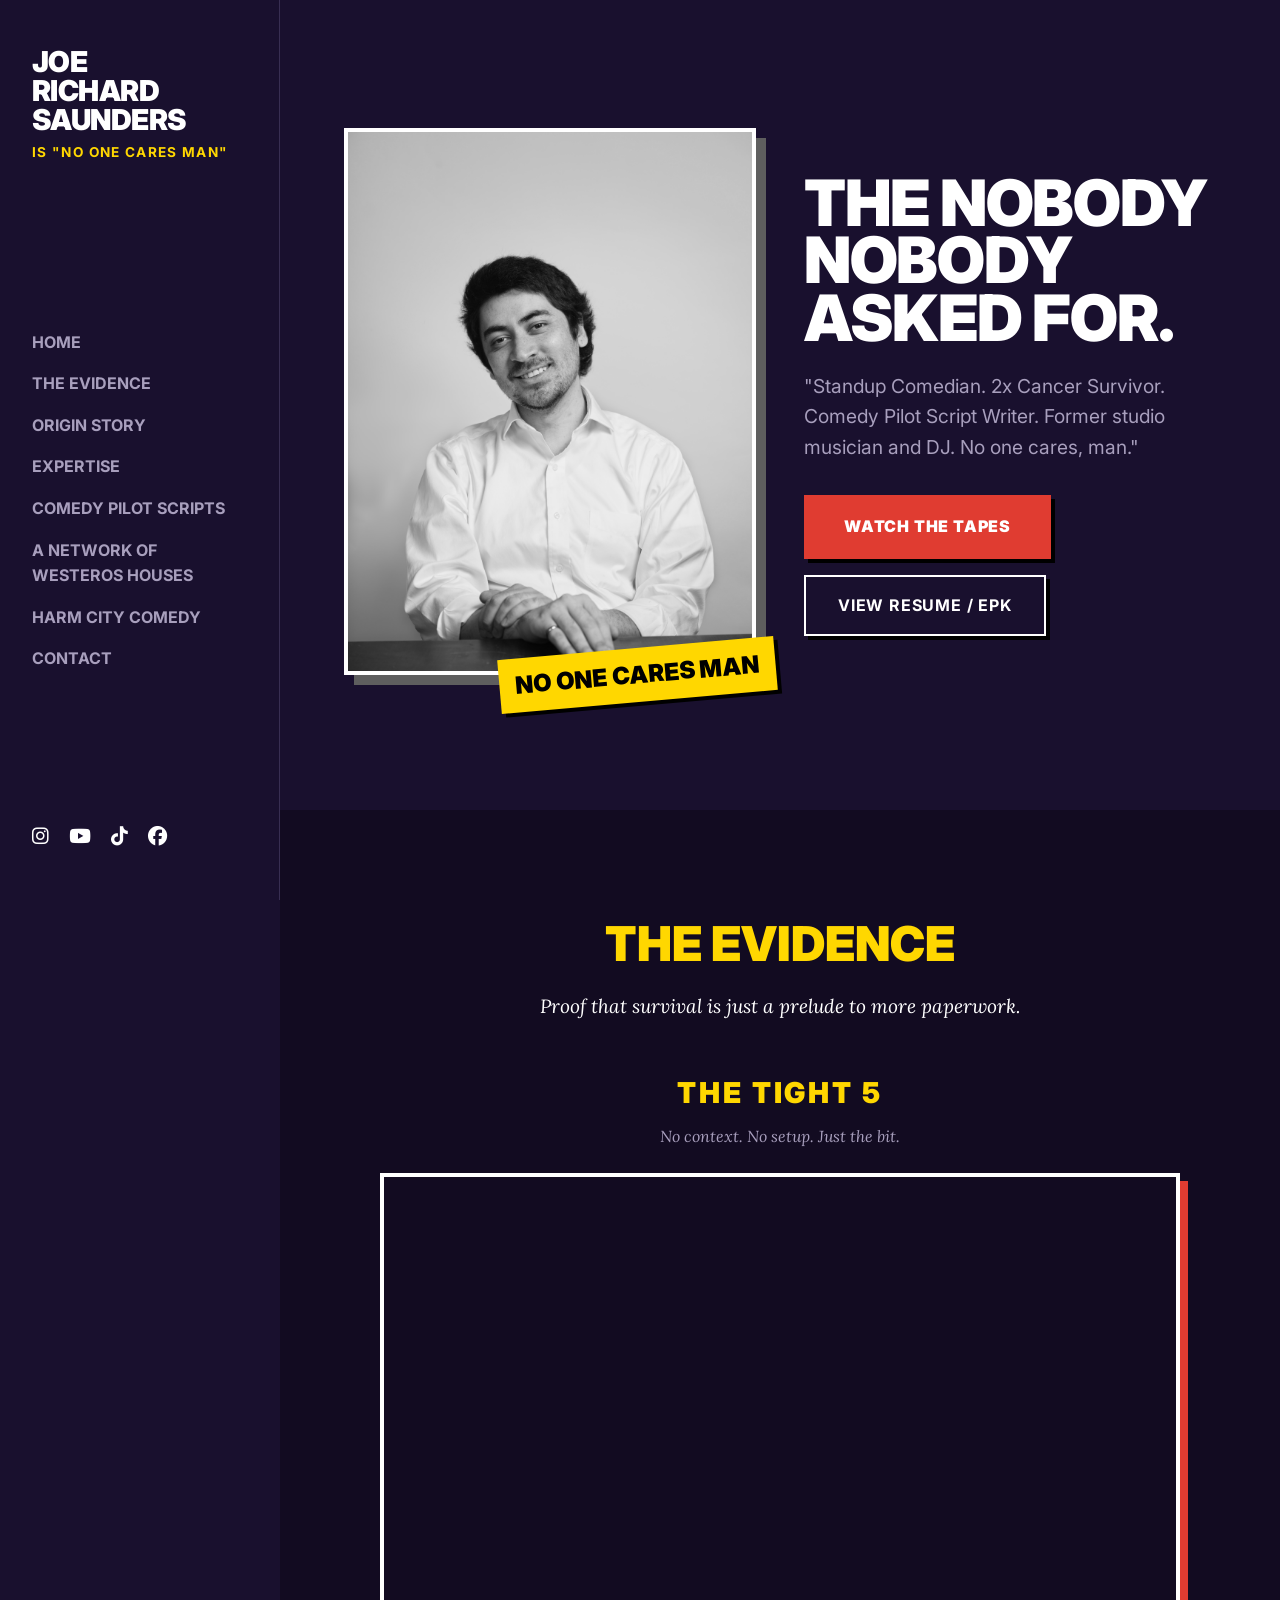
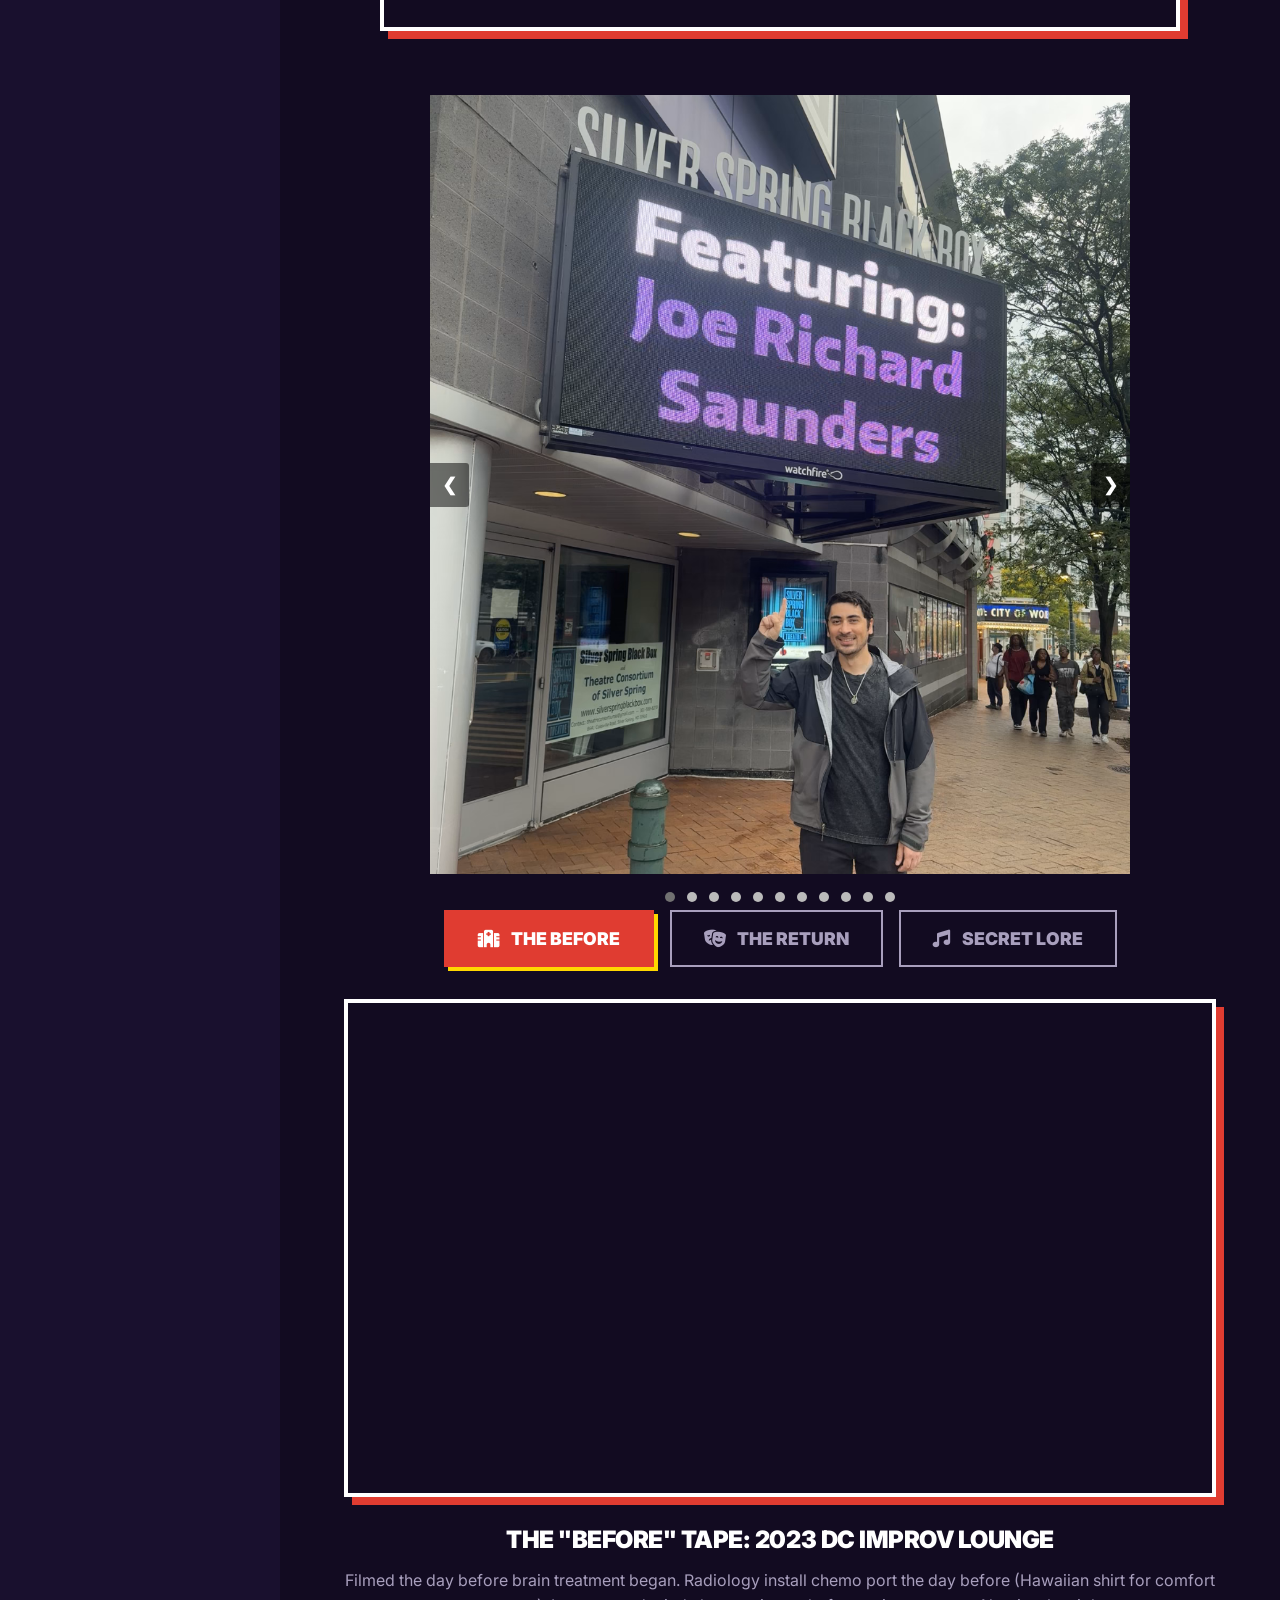
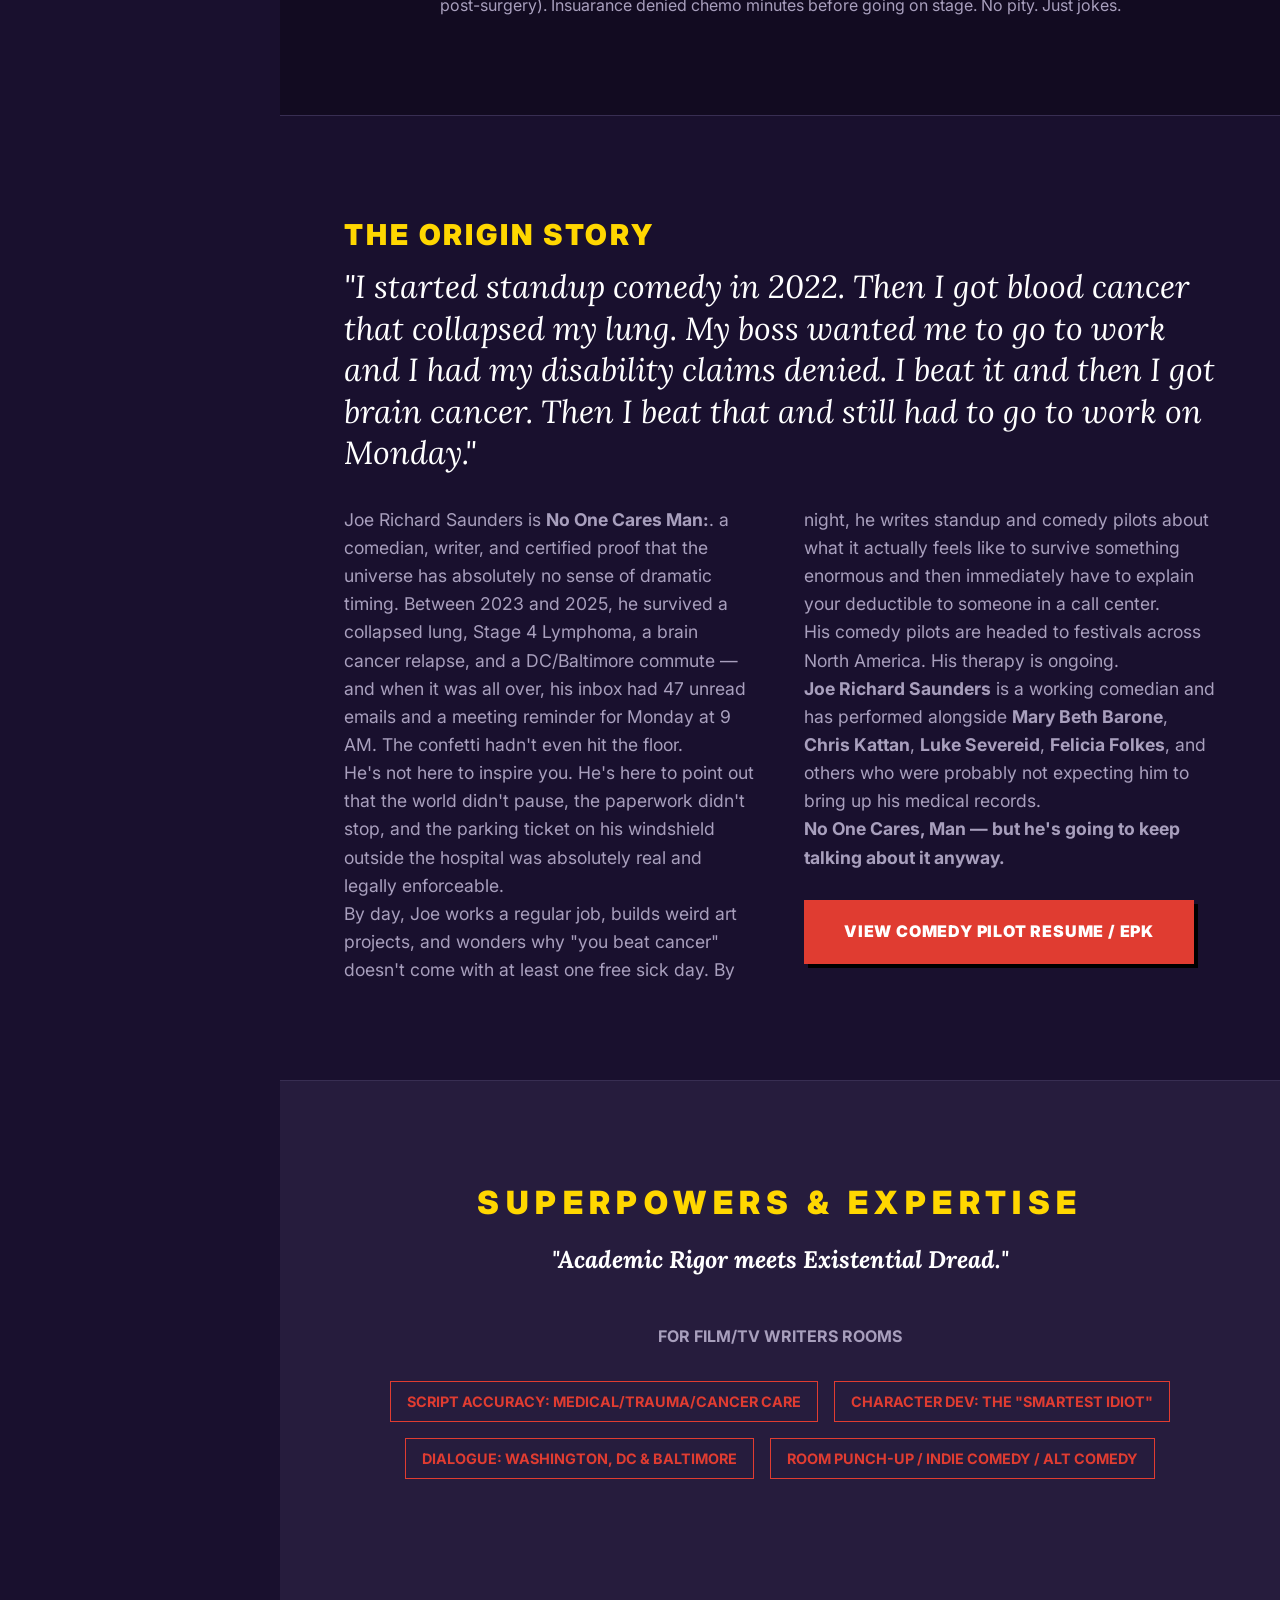
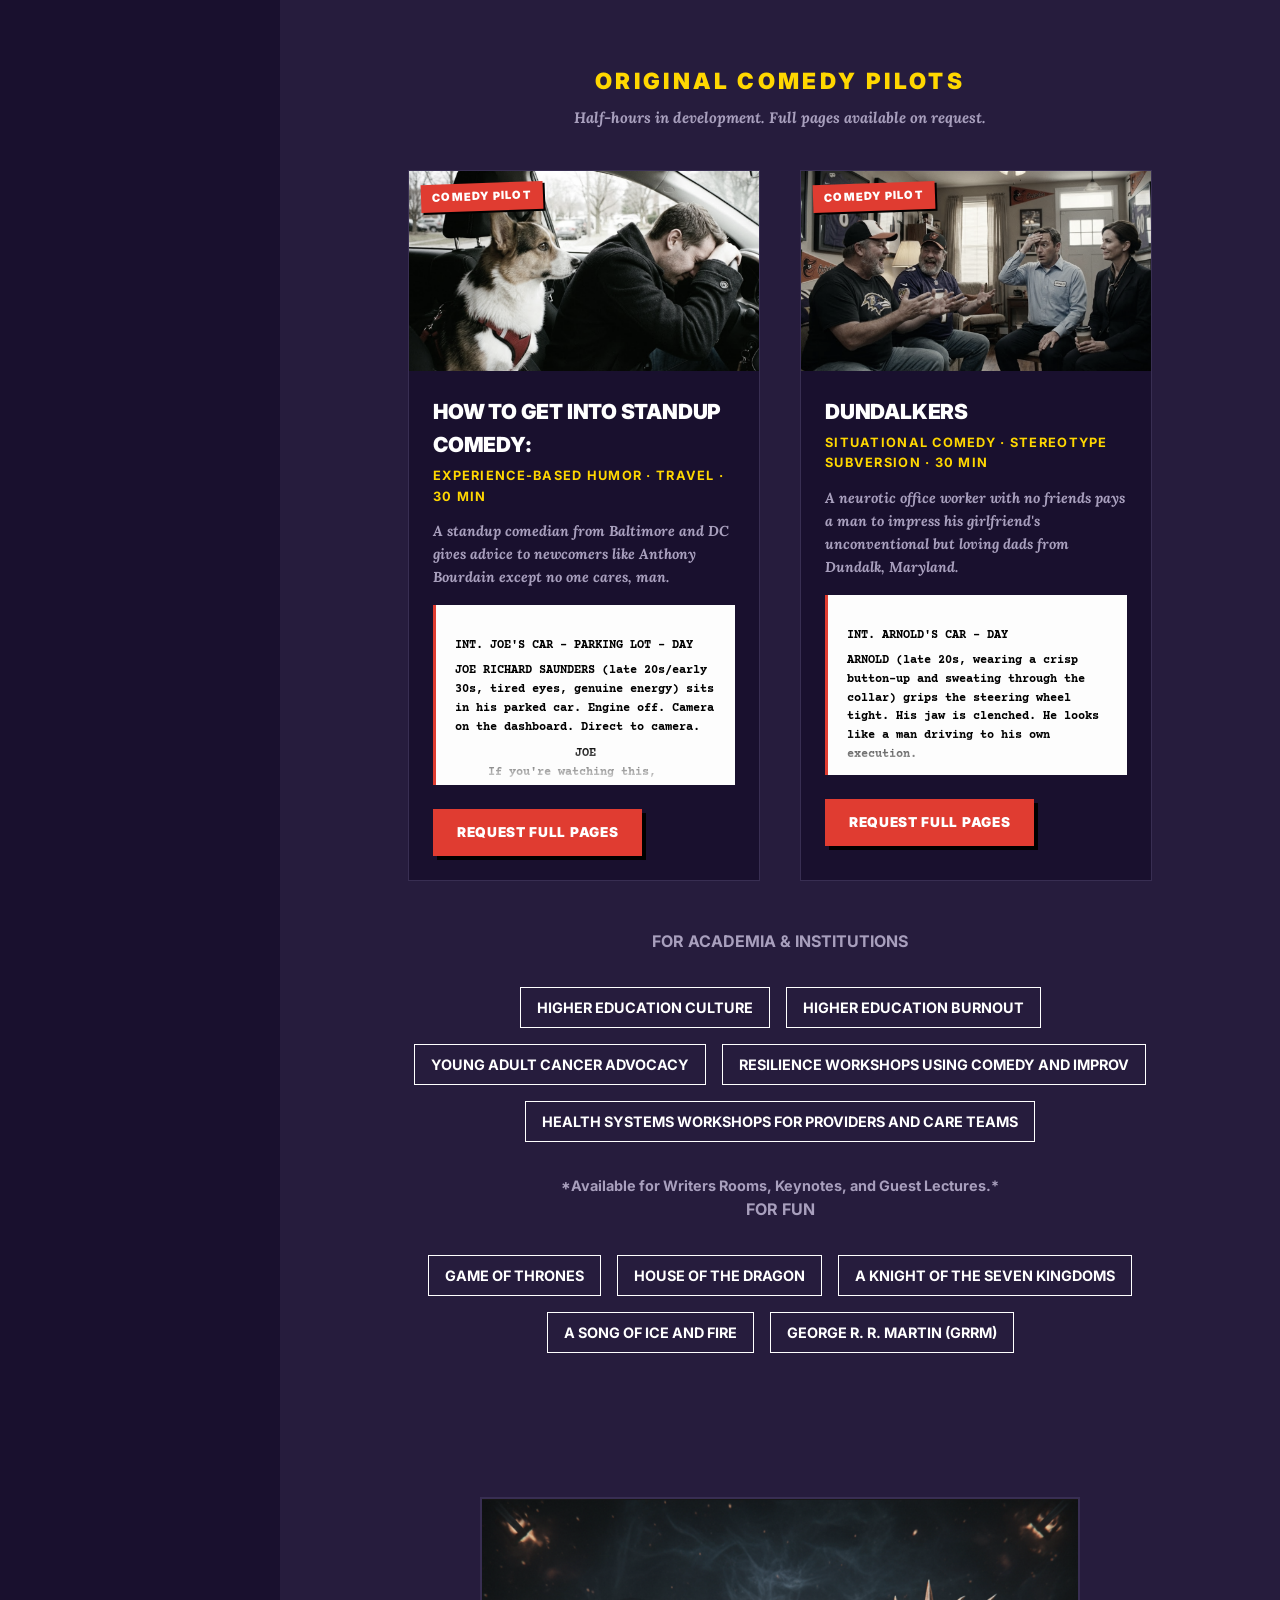
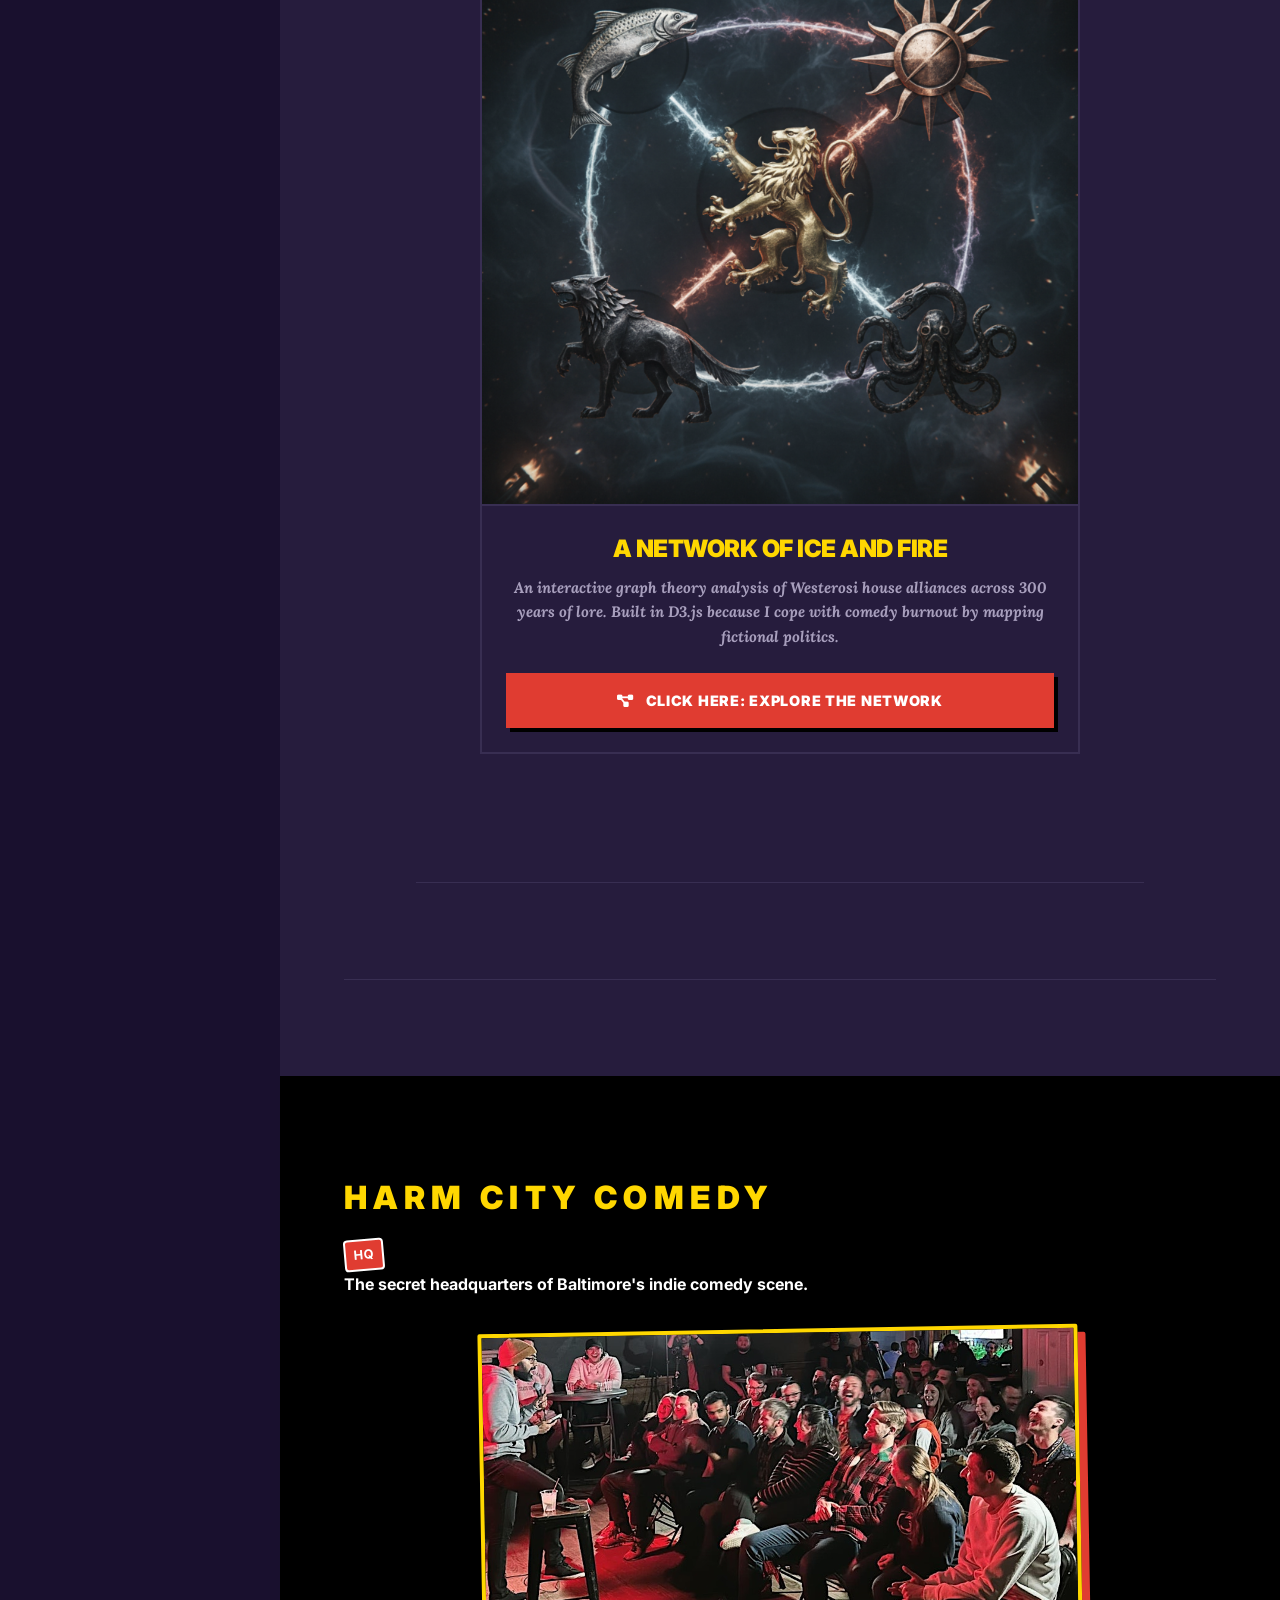
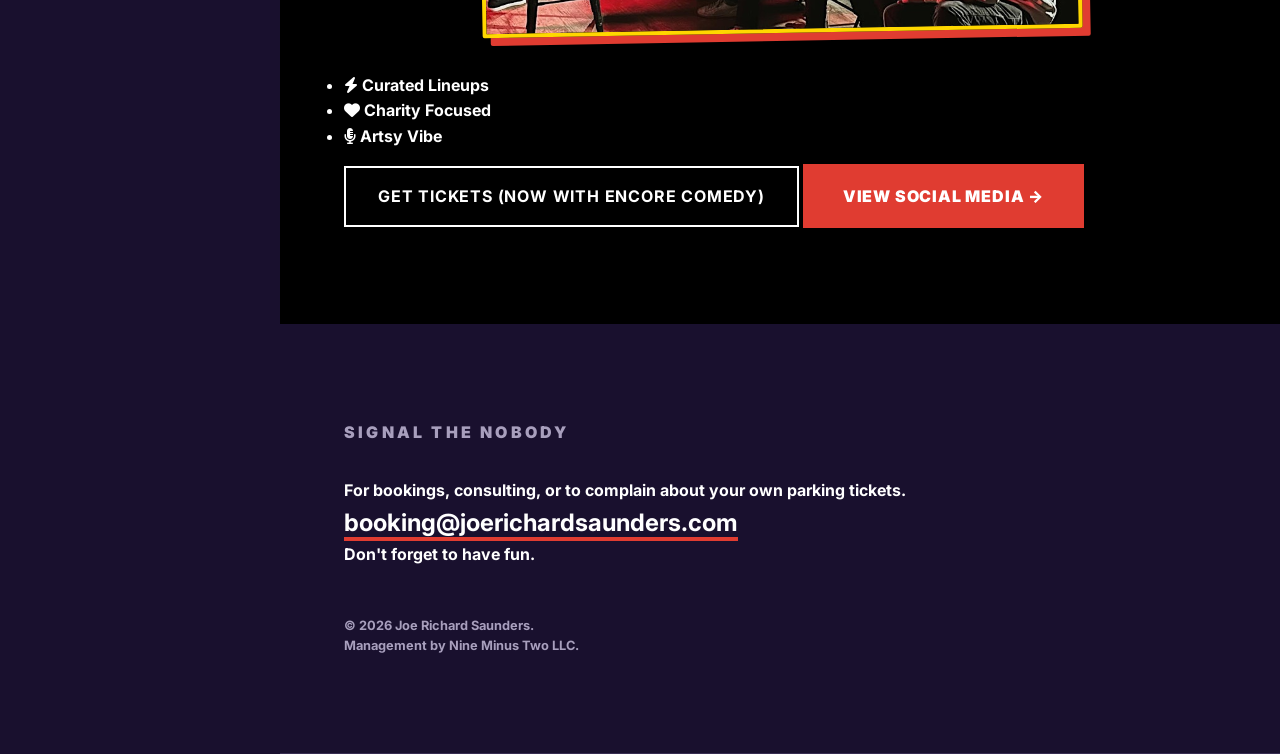
==== commit 0f004351: "Update index.html" ====
--- a/index.html
+++ b/index.html
@@ -4,7 +4,7 @@
     <meta charset="UTF-8">
     <meta name="viewport" content="width=device-width, initial-scale=1.0">
     <title>Joe Richard Saunders | No One Cares Man</title>
-    <meta name="description" content="Baltimore-based comedian Joe Richard Saunders. PhD Candidate. Middle Manager. Film/TV Consultant. No One Cares Man.">
+    <meta name="description" content="Baltimore-based comedian Joe Richard Saunders. Film/TV Consultant. No One Cares Man.">
     <link rel="stylesheet" href="style.css">
     <!-- Google Fonts -->
     <link rel="preconnect" href="https://fonts.googleapis.com">
@@ -323,7 +323,7 @@
   <!-- The Image -->
   <div class="project-img-wrapper" style="border: 2px solid var(--border-color); overflow: hidden; position: relative;">
     <a href="westeros_network_jrs.html">
-      <img src="images/NetworkOIAF.png" alt="A Network of Ice and Fire Preview" style="width: 100%; display: block; filter: grayscale(20%); transition: all 0.3s ease;">
+      <img src="images/NetworkOIAF2.png" alt="A Network of Ice and Fire Preview" style="width: 100%; display: block; filter: grayscale(20%); transition: all 0.3s ease;">
     </a>
   </div>
 
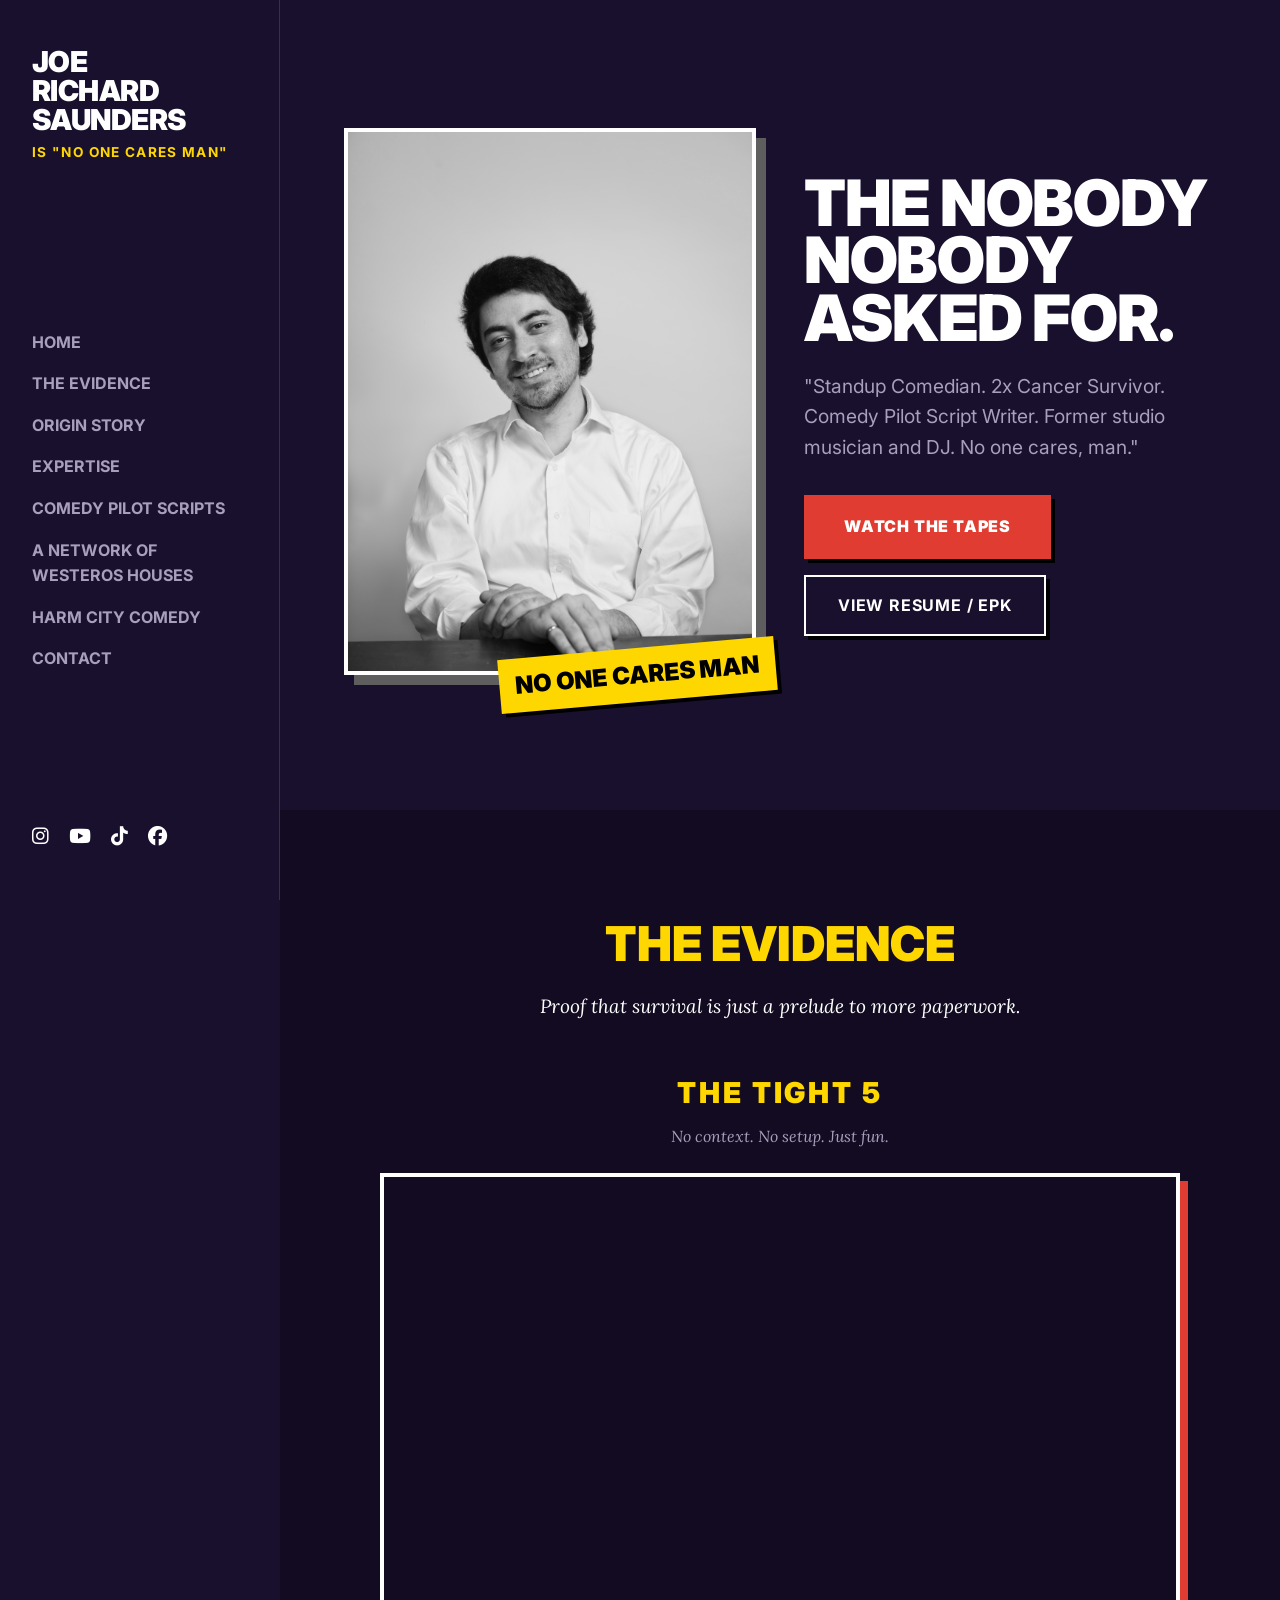
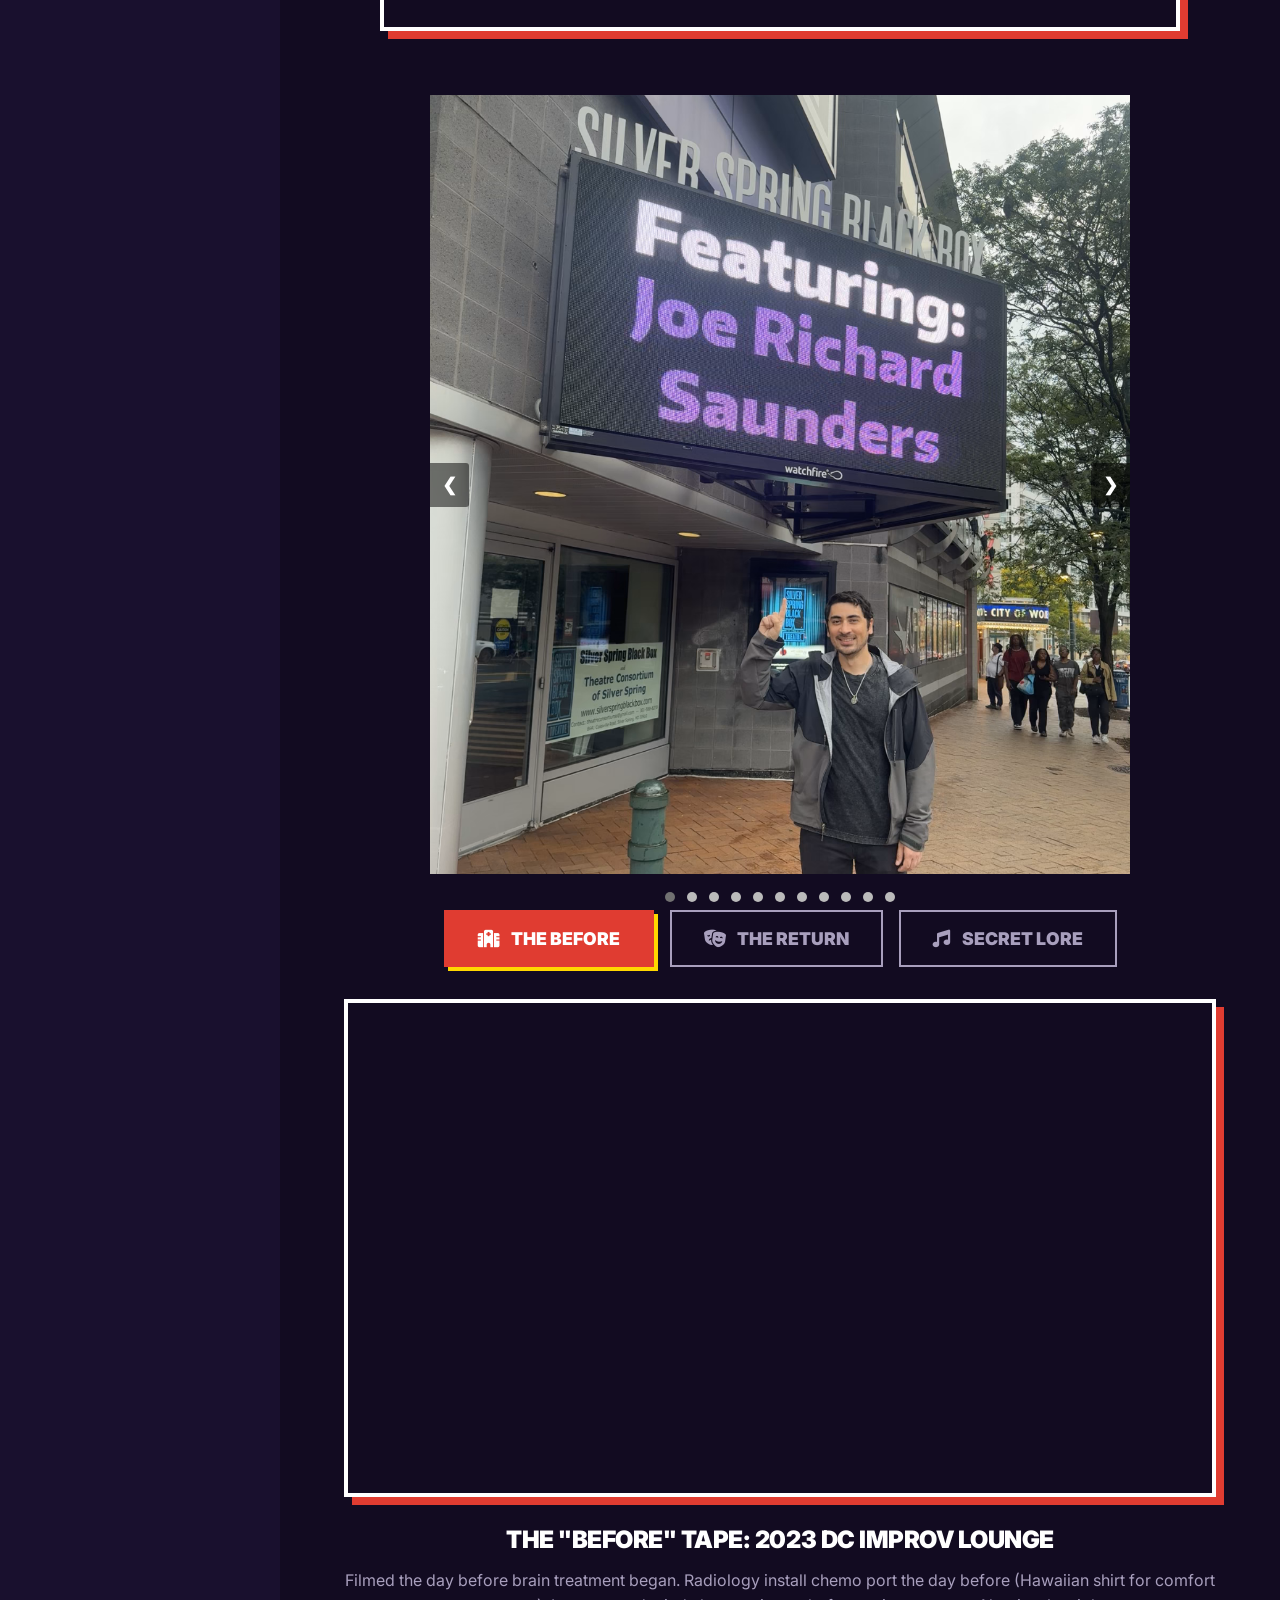
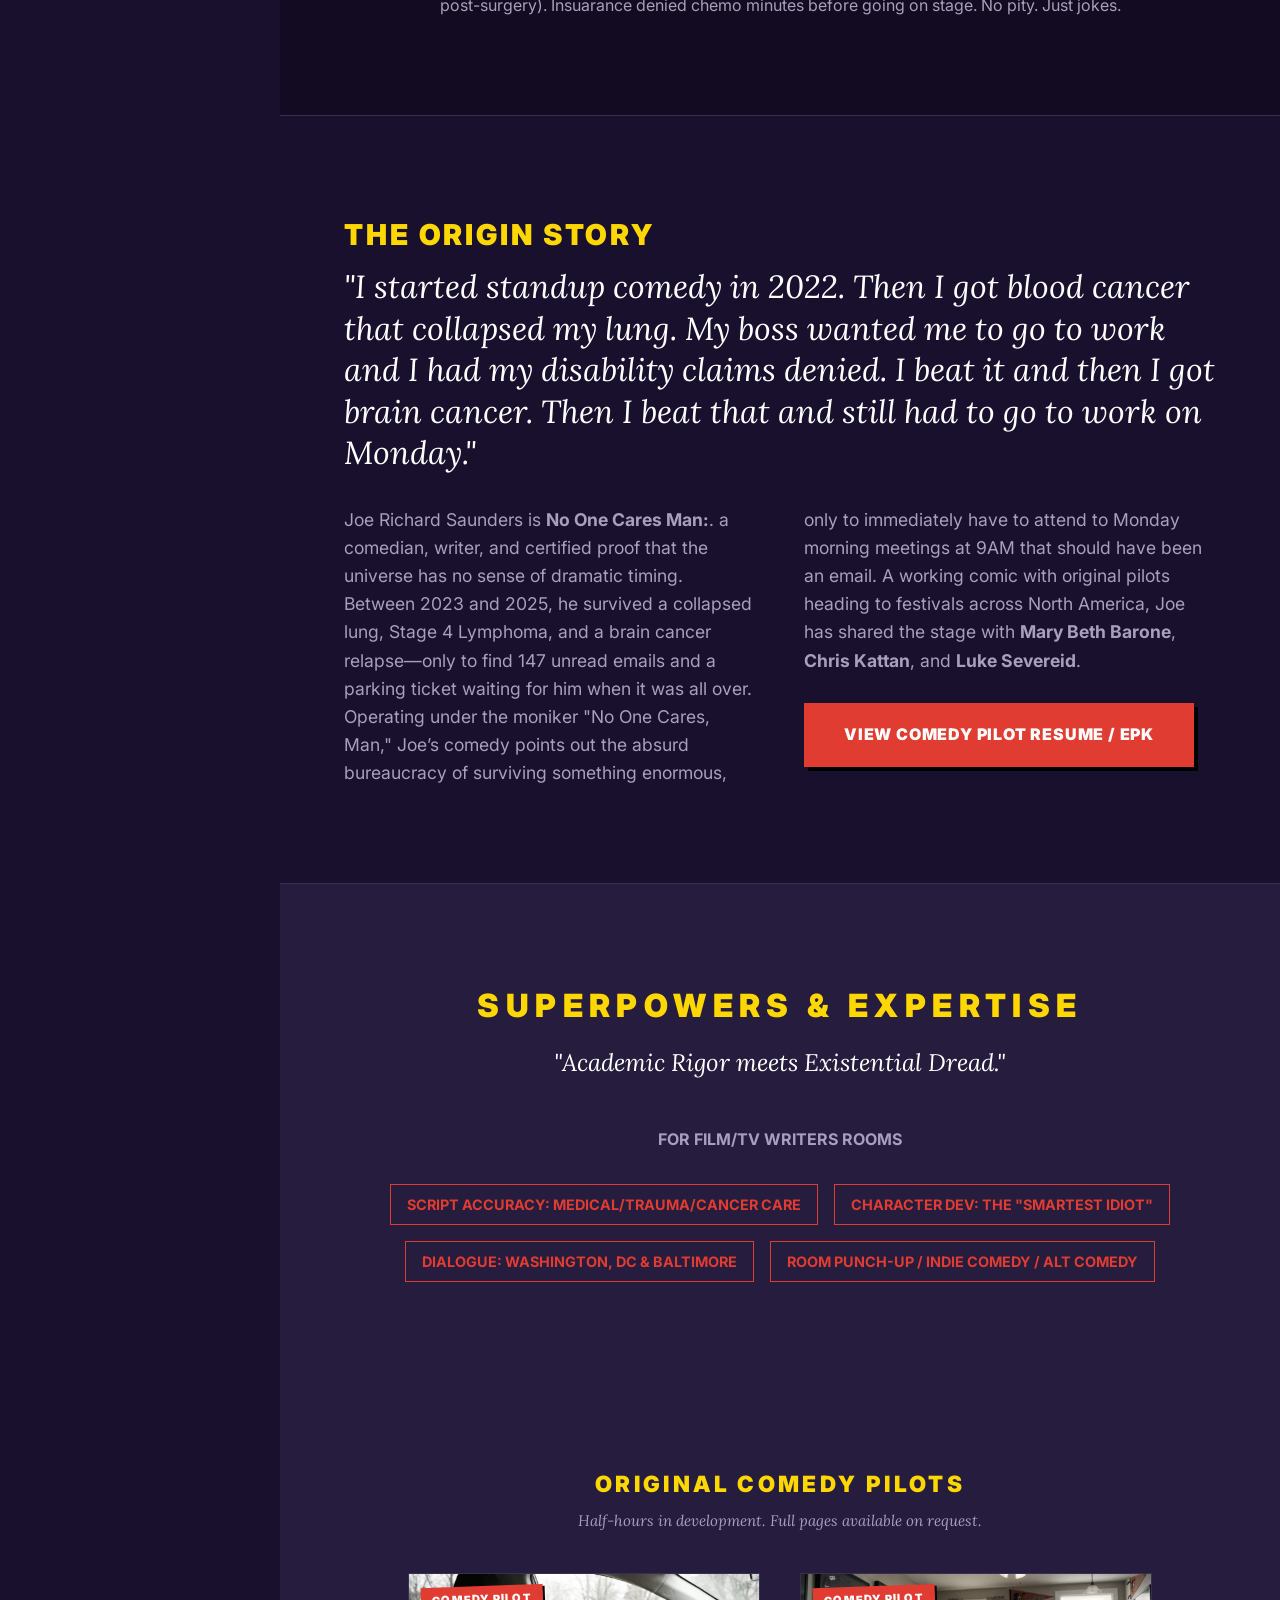
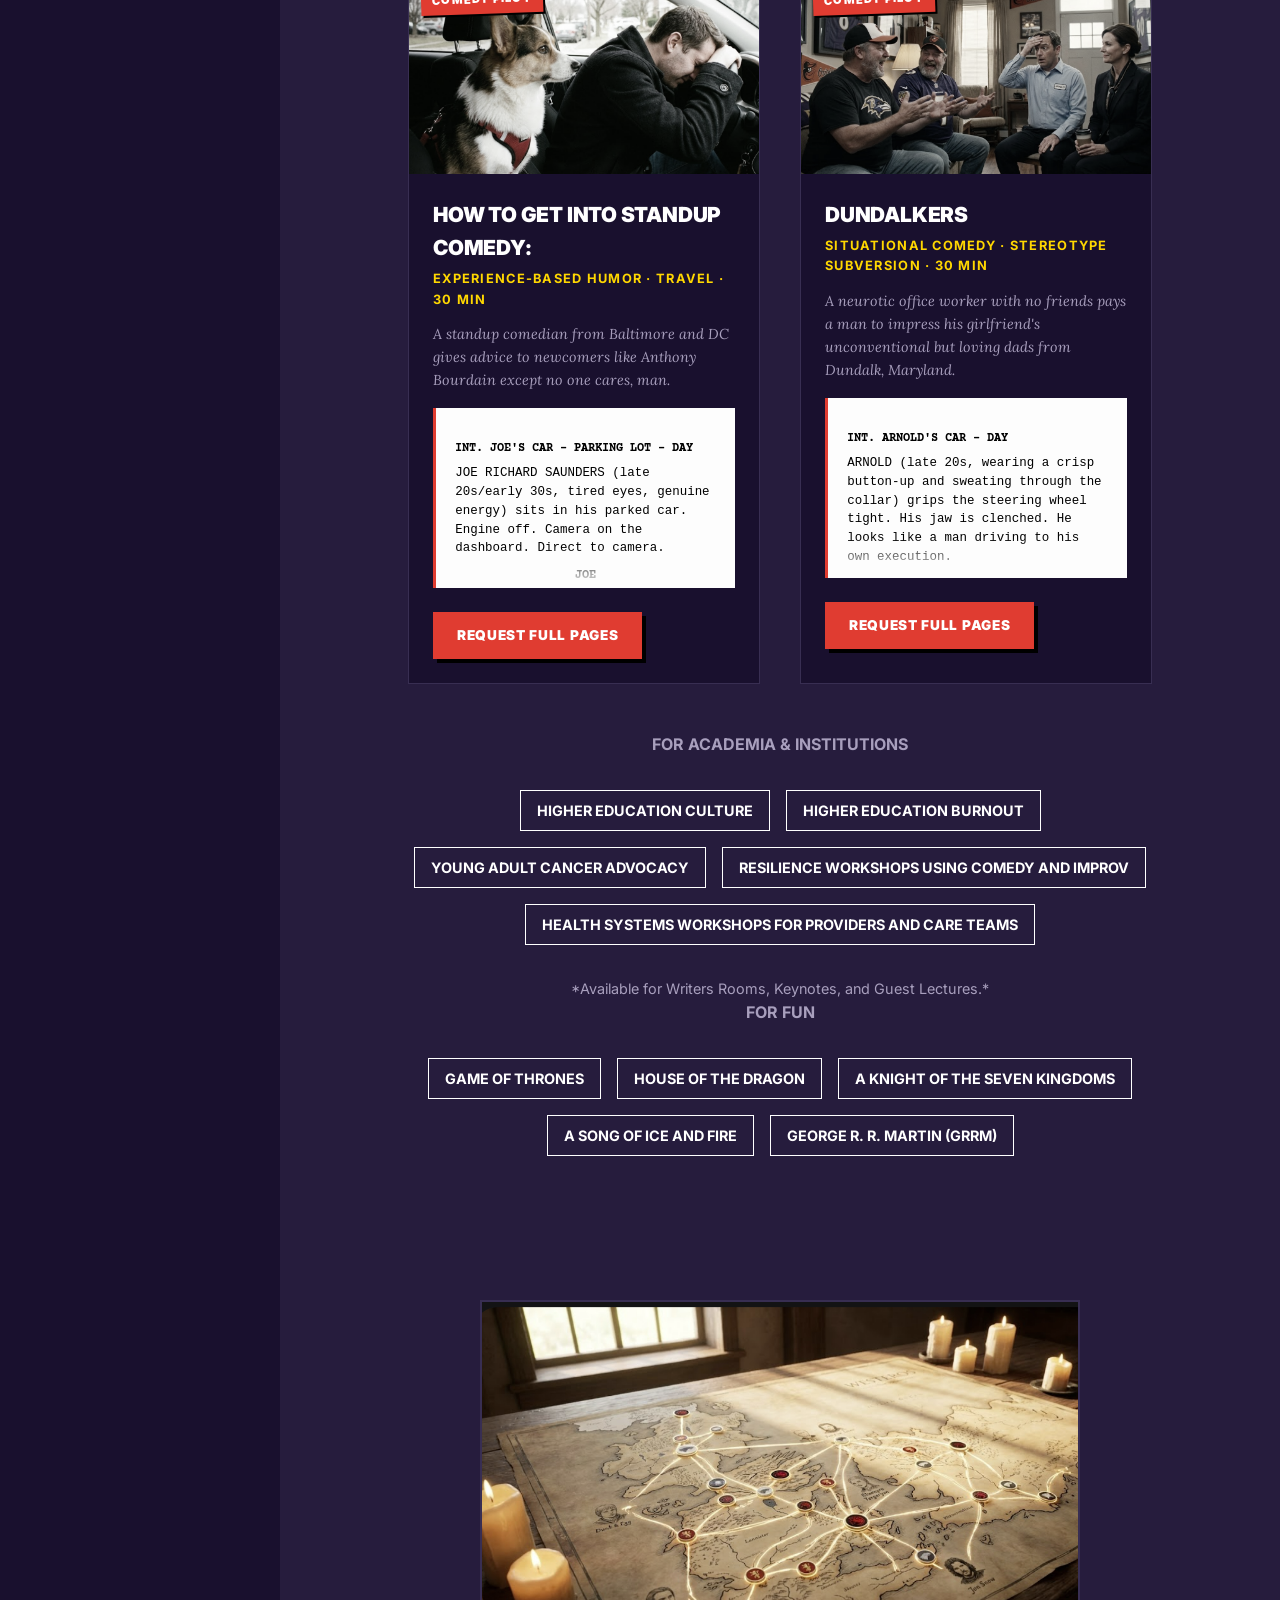
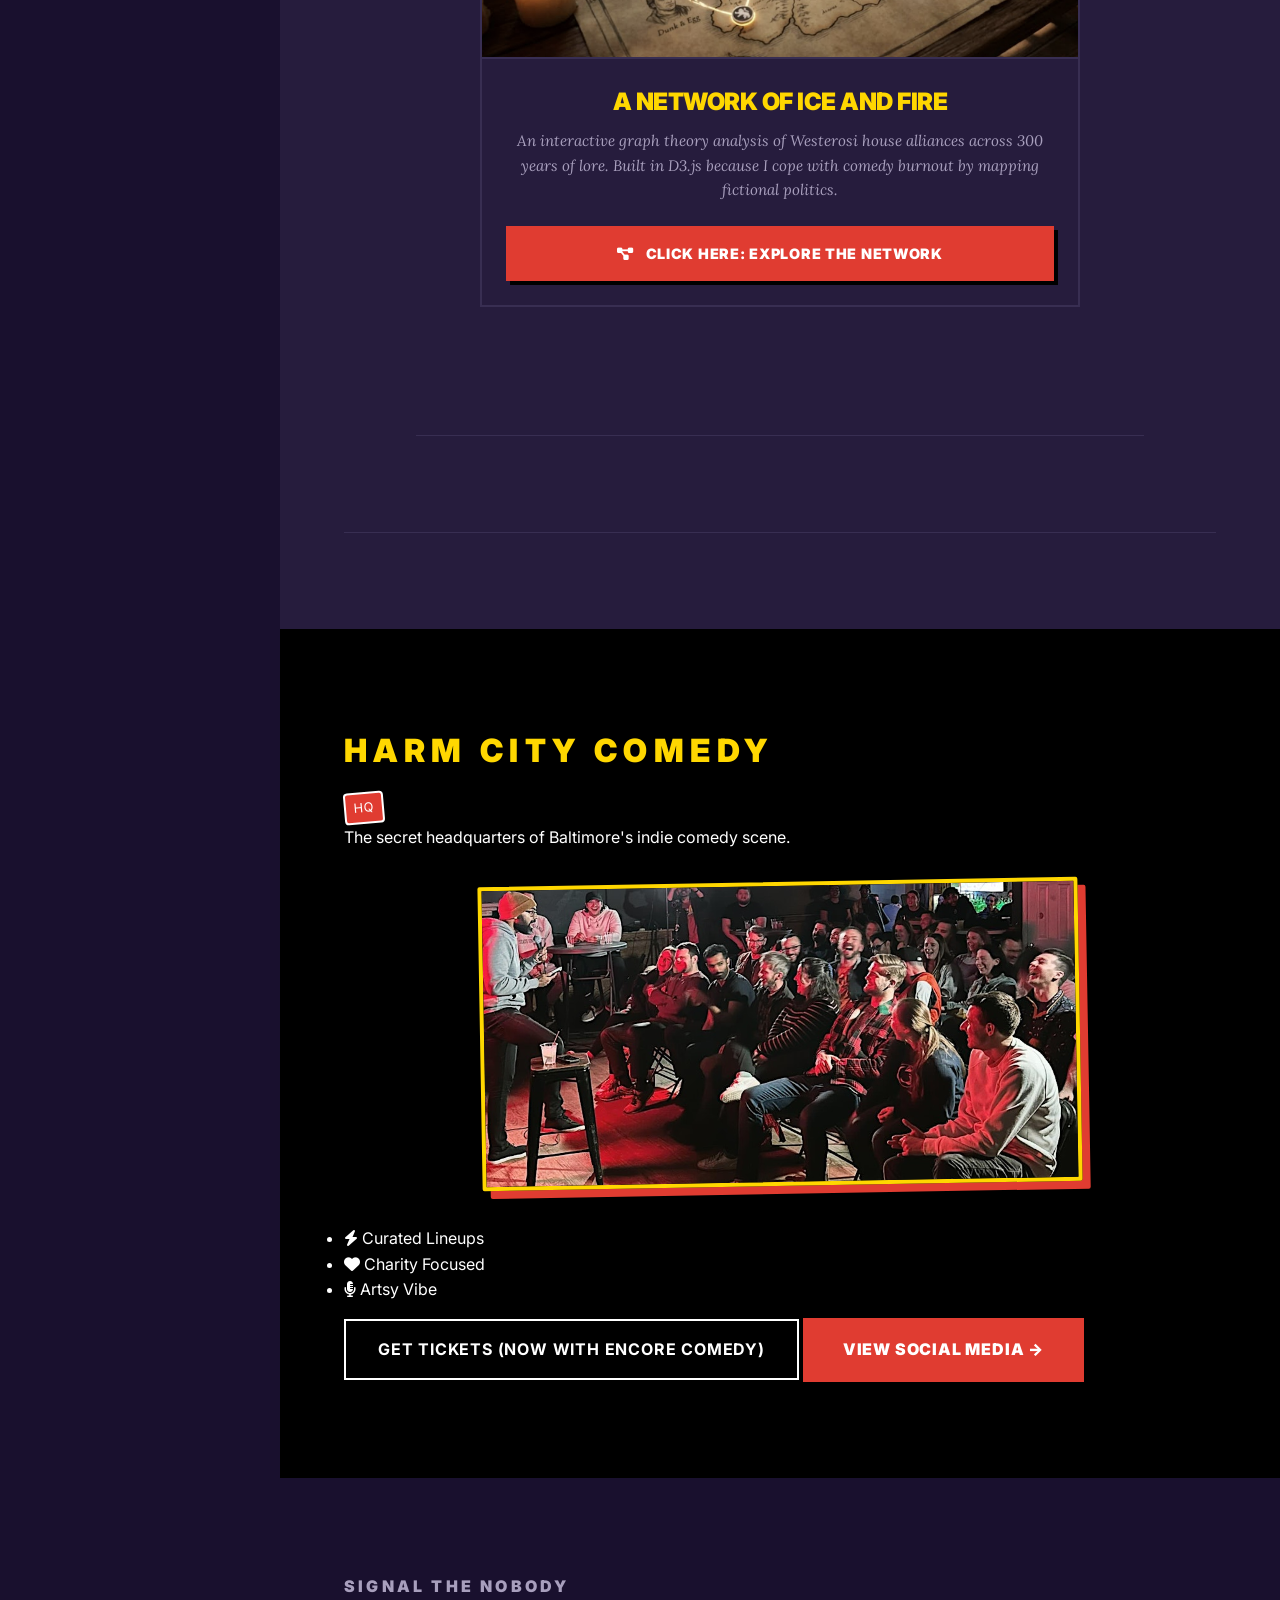
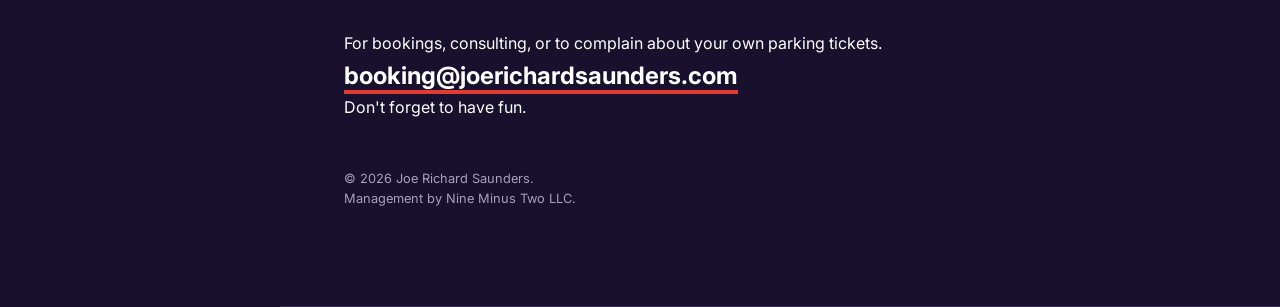
==== commit bfc9d283: "Update index.html" ====
--- a/index.html
+++ b/index.html
@@ -4,7 +4,7 @@
     <meta charset="UTF-8">
     <meta name="viewport" content="width=device-width, initial-scale=1.0">
     <title>Joe Richard Saunders | No One Cares Man</title>
-    <meta name="description" content="Baltimore-based comedian Joe Richard Saunders. Film/TV Consultant. No One Cares Man.">
+    <meta name="description" content="Baltimore-based comedian Joe Richard Saunders. PhD Candidate. Middle Manager. Film/TV Consultant. No One Cares Man.">
     <link rel="stylesheet" href="style.css">
     <!-- Google Fonts -->
     <link rel="preconnect" href="https://fonts.googleapis.com">
@@ -72,7 +72,7 @@
 			<!-- ===== TIGHT 5 VIDEO ===== -->
 <div class="evidence-video-block">
   <h4 class="evidence-label">THE TIGHT 5</h4>
-  <p class="evidence-desc">No context. No setup. Just the bit.</p>
+  <p class="evidence-desc">No context. No setup. Just fun.</p>
 
                     <div class="video-wrapper">
                         <!-- User to insert Before Treatment video ID -->
@@ -202,12 +202,8 @@
   <h4 class="evidence-label">THE ORIGIN STORY</h4>
             <p class="lead">"I started standup comedy in 2022. Then I got blood cancer that collapsed my lung. My boss wanted me to go to work and I had my disability claims denied. I beat it and then I got brain cancer. Then I beat that and still had to go to work on Monday."</p>
             <div class="text-columns">
-                <p>Joe Richard Saunders is <strong>No One Cares Man:</strong>. a comedian, writer, and certified proof that the universe has absolutely no sense of dramatic timing. Between 2023 and 2025, he survived a collapsed lung, Stage 4 Lymphoma, a brain cancer relapse, and a DC/Baltimore commute — and when it was all over, his inbox had 47 unread emails and a meeting reminder for Monday at 9 AM. The confetti hadn't even hit the floor.</p>
-                <p>He's not here to inspire you. He's here to point out that the world didn't pause, the paperwork didn't stop, and the parking ticket on his windshield outside the hospital was absolutely real and legally enforceable.</p>
-                <p>By day, Joe works a regular job, builds weird art projects, and wonders why "you beat cancer" doesn't come with at least one free sick day. By night, he writes standup and comedy pilots about what it actually feels like to survive something enormous and then immediately have to explain your deductible to someone in a call center.</p>
-				<p>His comedy pilots are headed to festivals across North America. His therapy is ongoing.</p>
-                <p><strong>Joe Richard Saunders</strong> is a working comedian and has performed alongside <strong>Mary Beth Barone</strong>, <strong>Chris Kattan</strong>, <strong>Luke Severeid</strong>, <strong>Felicia Folkes</strong>, and others who were probably not expecting him to bring up his medical records. </p>
-				<p><strong>No One Cares, Man<strong> — but he's going to keep talking about it anyway.</p>
+                <p>Joe Richard Saunders is <strong>No One Cares Man:</strong>. a comedian, writer, and certified proof that the universe has no sense of dramatic timing. Between 2023 and 2025, he survived a collapsed lung, Stage 4 Lymphoma, and a brain cancer relapse—only to find 147 unread emails and a parking ticket waiting for him when it was all over.</p>
+                <p>Operating under the moniker "No One Cares, Man," Joe’s comedy points out the absurd bureaucracy of surviving something enormous, only to immediately have to attend to Monday morning meetings at 9AM that should have been an email. A working comic with original pilots heading to festivals across North America, Joe has shared the stage with <strong>Mary Beth Barone</strong>, <strong>Chris Kattan</strong>, and <strong>Luke Severeid</strong>.</p>
               <br>
                 <a href="hollywood_epk.html" class="btn">View Comedy Pilot Resume / EPK</a>
             </div>
@@ -323,7 +319,7 @@
   <!-- The Image -->
   <div class="project-img-wrapper" style="border: 2px solid var(--border-color); overflow: hidden; position: relative;">
     <a href="westeros_network_jrs.html">
-      <img src="images/NetworkOIAF2.png" alt="A Network of Ice and Fire Preview" style="width: 100%; display: block; filter: grayscale(20%); transition: all 0.3s ease;">
+      <img src="images/NetworkOIAF.png" alt="A Network of Ice and Fire Preview" style="width: 100%; display: block; filter: grayscale(20%); transition: all 0.3s ease;">
     </a>
   </div>
 
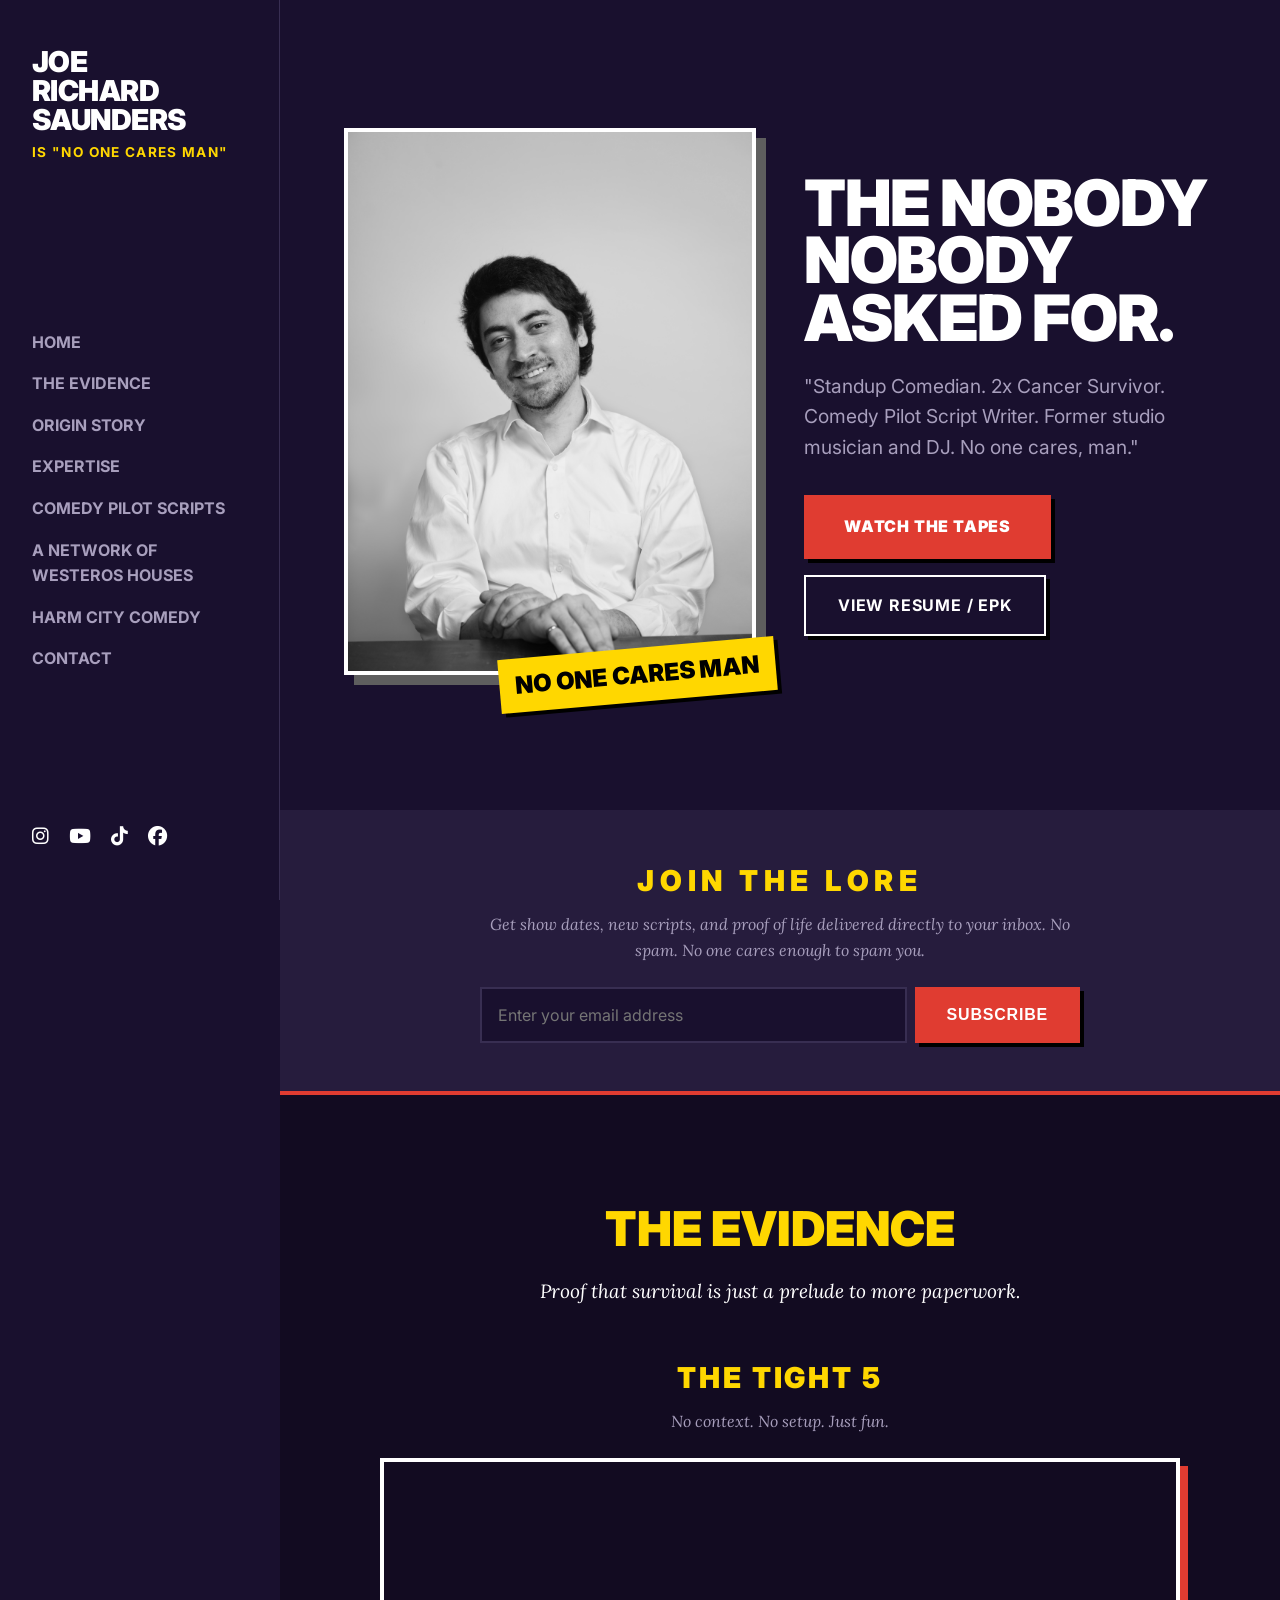
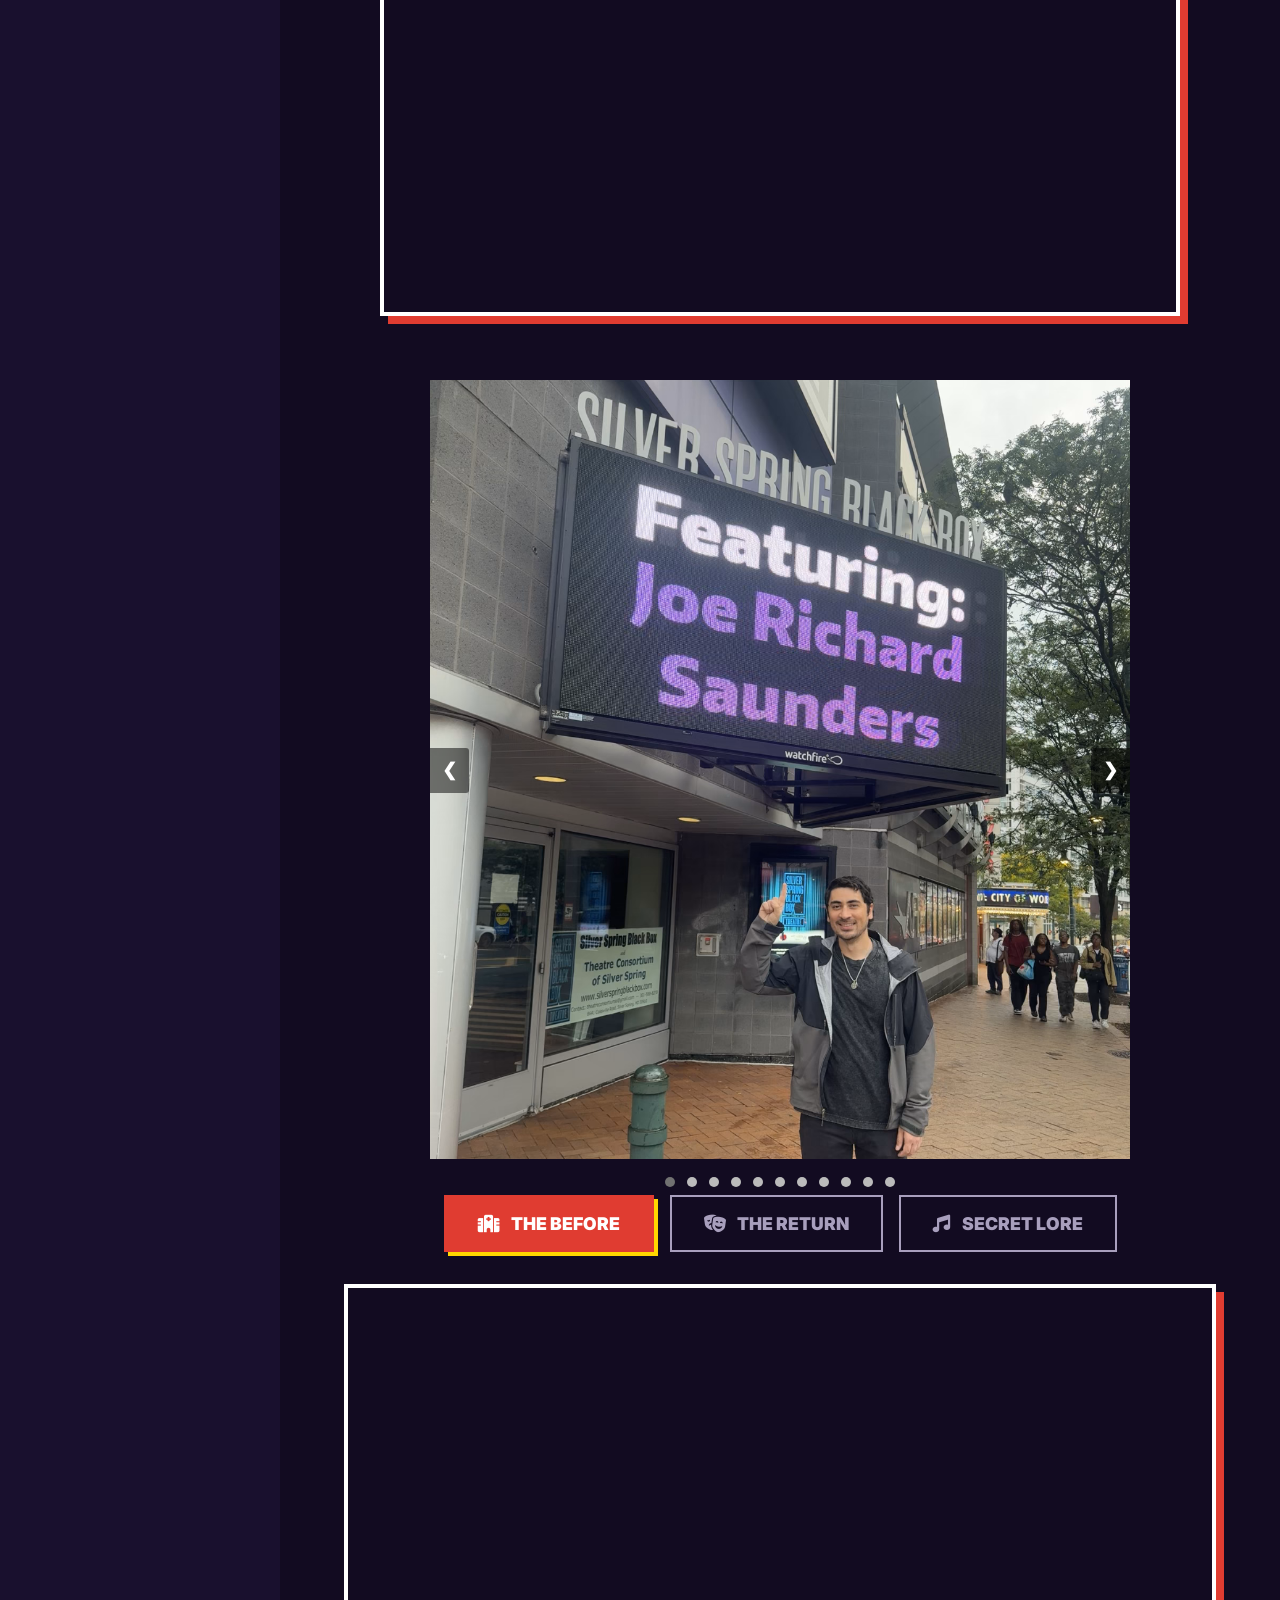
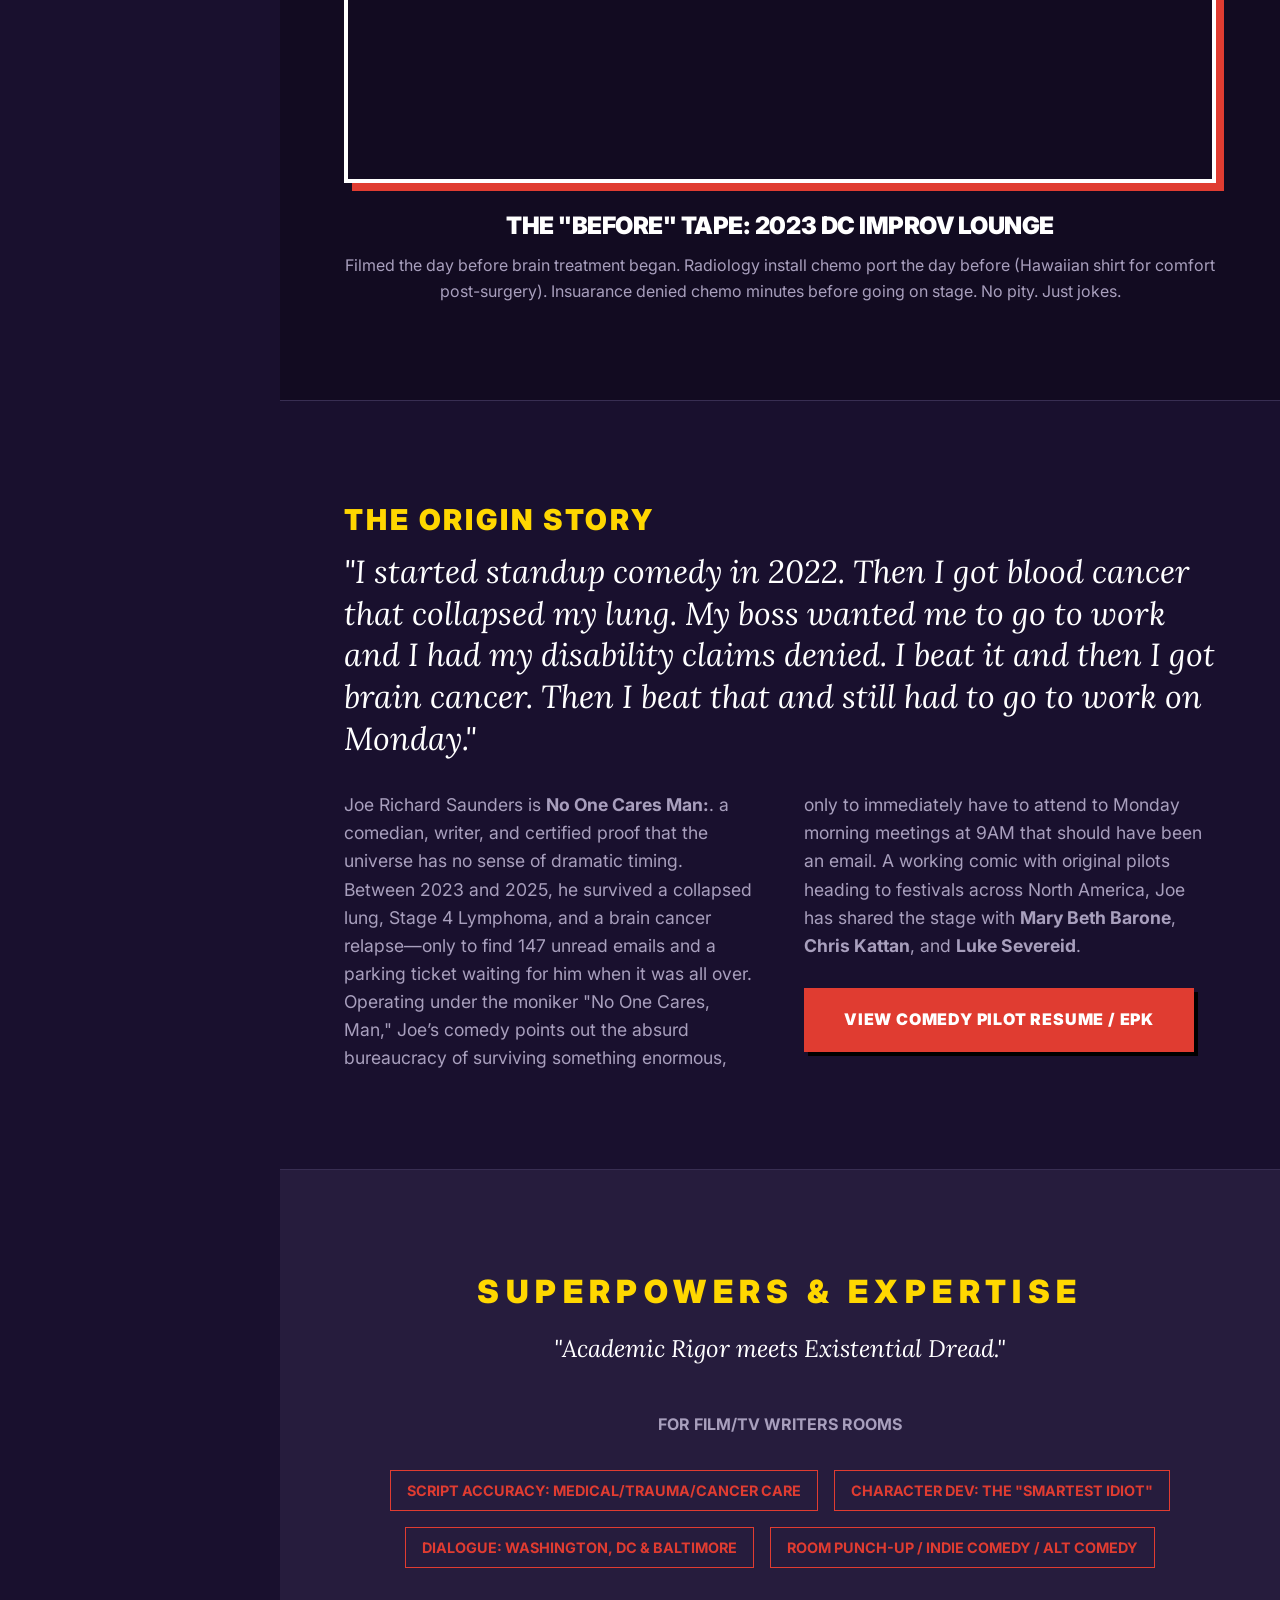
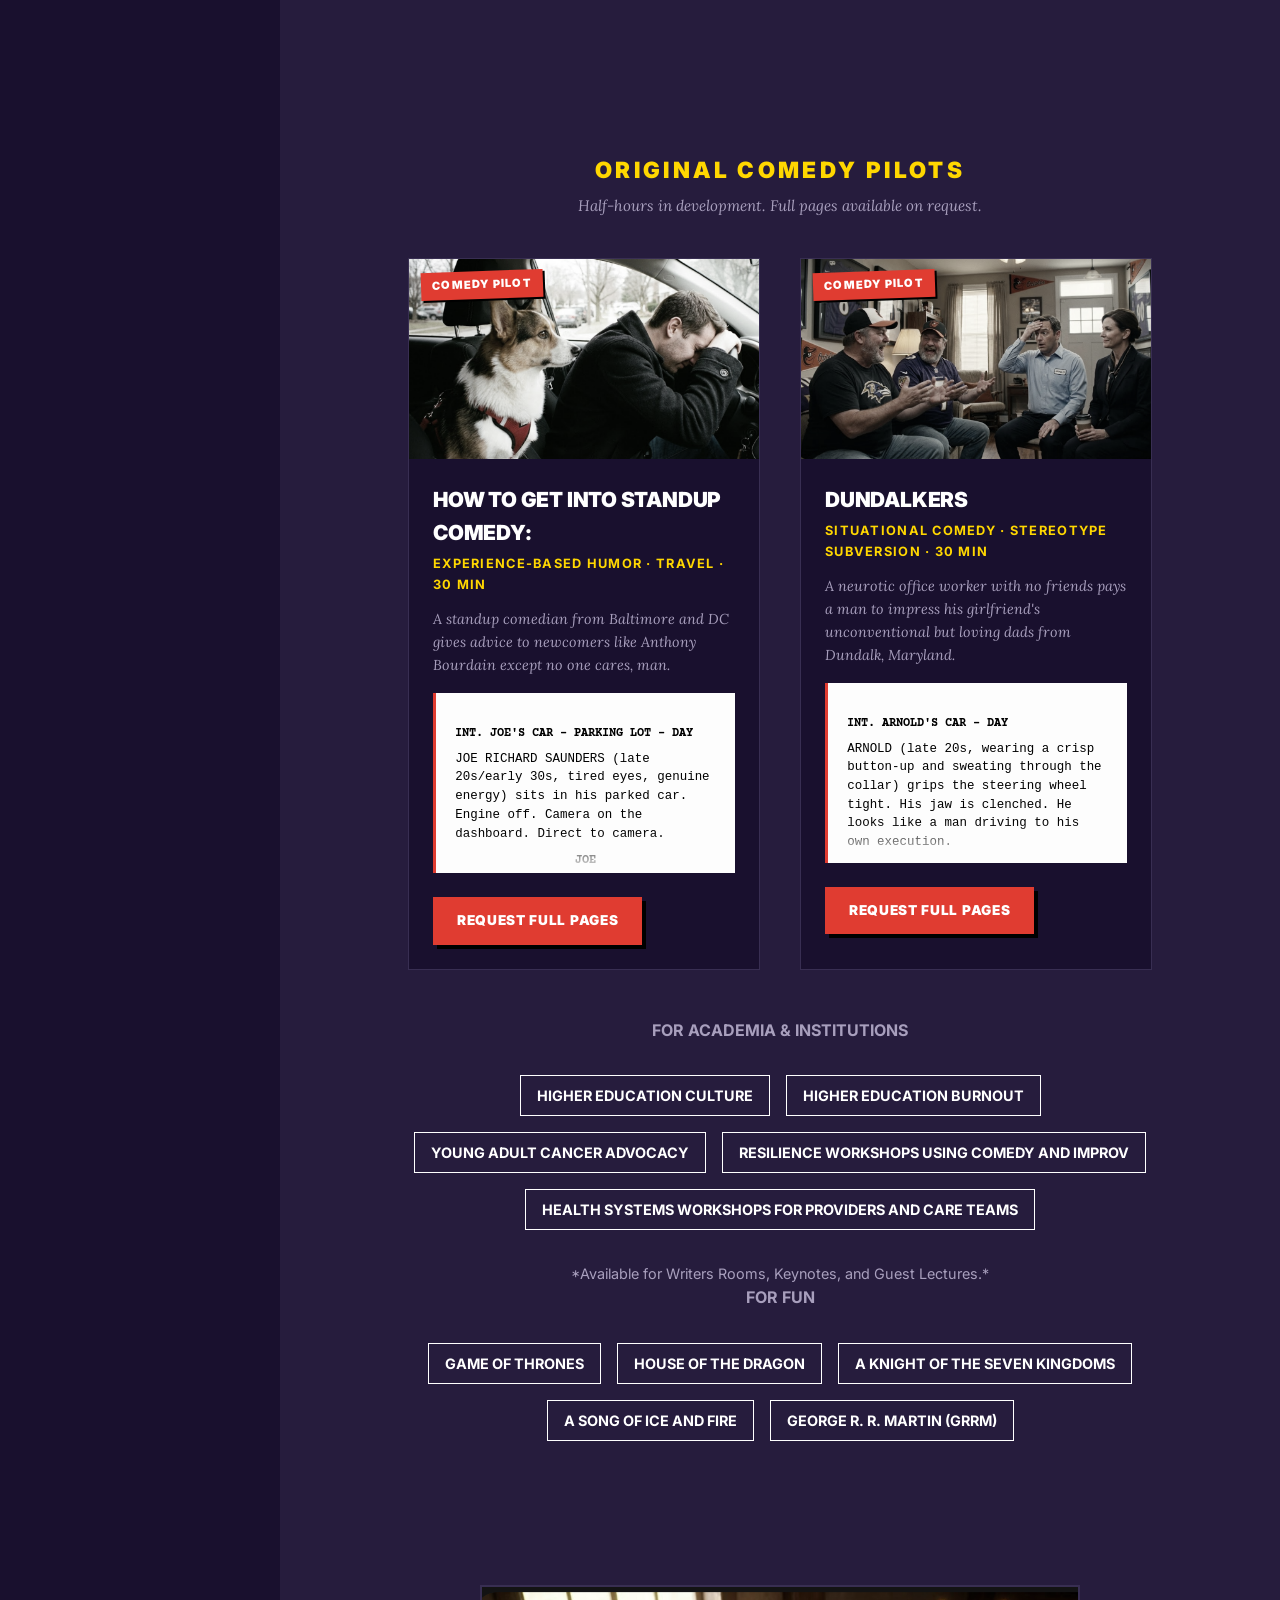
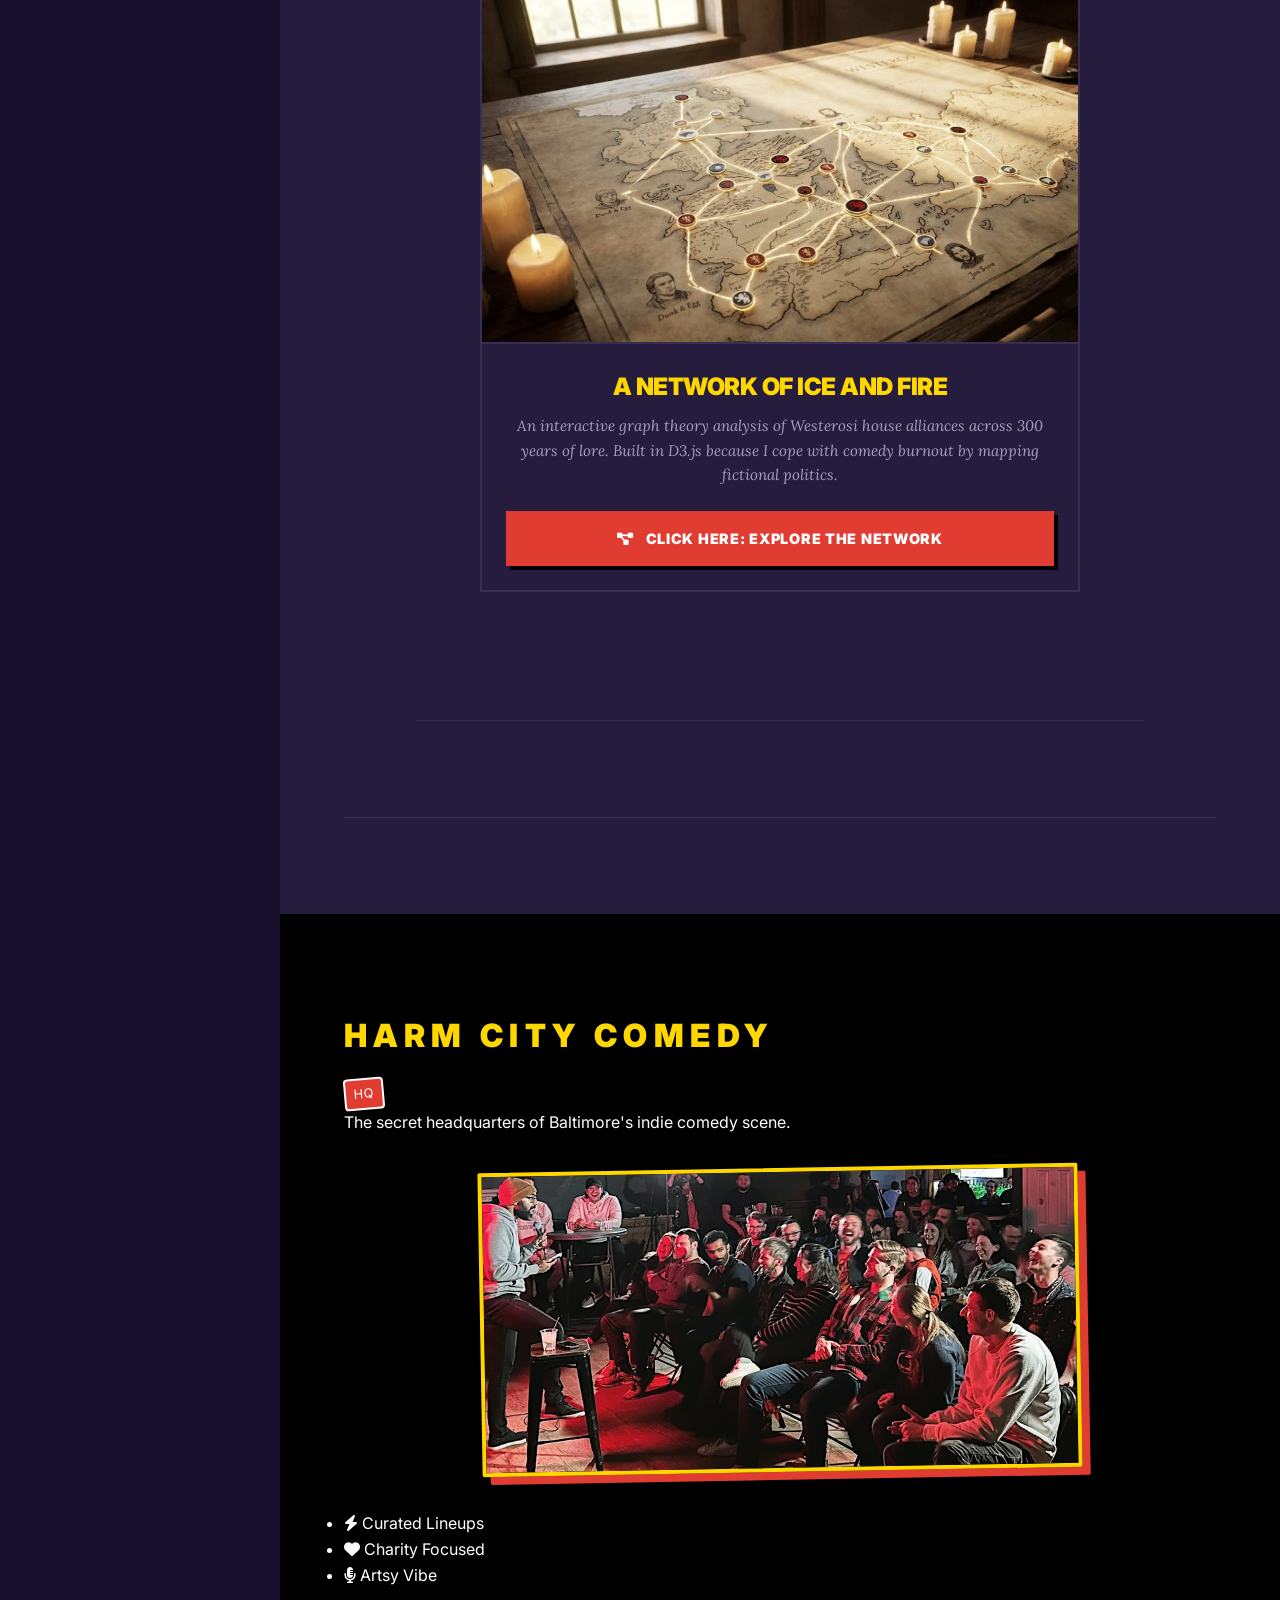
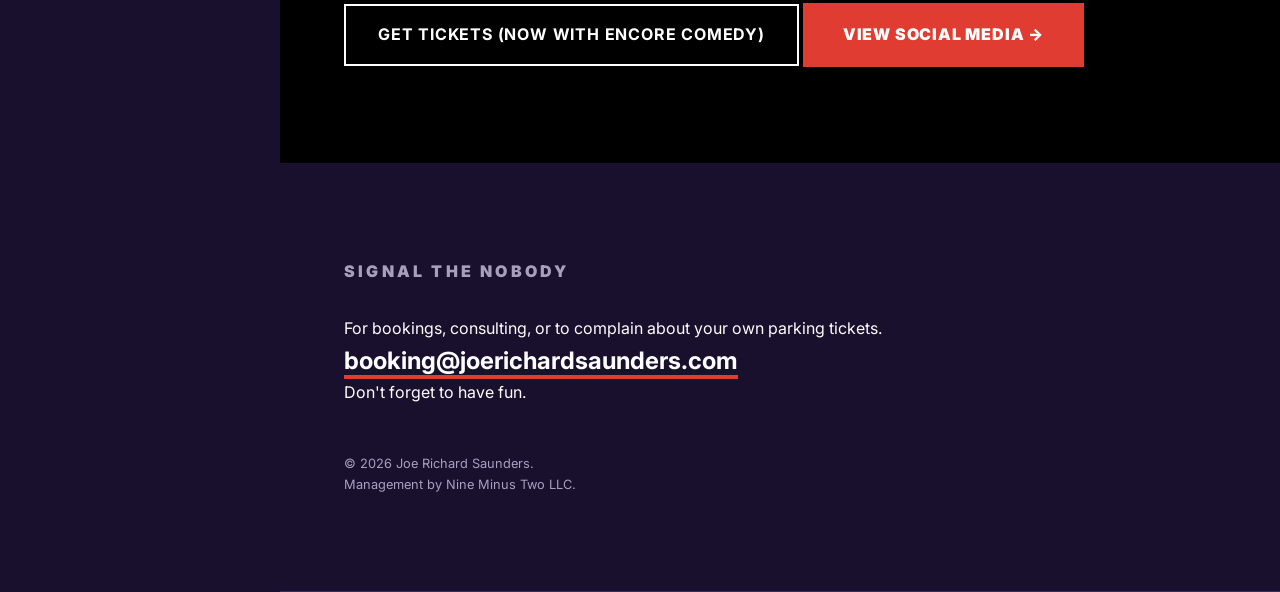
==== commit 8a4fa724: "Add files via upload" ====
--- a/index.html
+++ b/index.html
@@ -61,6 +61,24 @@
                 </div>
             </div>
         </section>
+		
+        <!-- ===== NEWSLETTER SIGNUP ===== -->
+        <section id="newsletter" class="content-block" style="background: var(--card-bg); padding: 3rem 2rem; text-align: center; border-bottom: 4px solid var(--accent-color);">
+            <div style="max-width: 600px; margin: 0 auto;">
+                <h3 style="color: var(--highlight-color); font-size: 1.8rem; margin-bottom: 0.5rem;">JOIN THE LORE</h3>
+                <p style="color: var(--secondary-text); font-size: 1rem; margin-bottom: 1.5rem; font-family: var(--font-edit); font-style: italic;">
+                    Get show dates, new scripts, and proof of life delivered directly to your inbox. No spam. No one cares enough to spam you.
+                </p>
+                
+                <form action="https://substack.com/@noonecaresman" method="POST" target="_blank" style="display: flex; gap: 0.5rem; justify-content: center; flex-wrap: wrap;">
+                    <input type="email" name="email" placeholder="Enter your email address" required
+                           style="flex: 1; min-width: 250px; padding: 1rem; border: 2px solid var(--border-color); background: var(--bg-color); color: var(--text-color); font-family: var(--font-ui); font-size: 1rem; outline: none;">
+                    <button type="submit" class="btn" style="padding: 1rem 2rem; margin: 0; white-space: nowrap;">SUBSCRIBE</button>
+                </form>
+            </div>
+        </section>
+        <!-- ===== END NEWSLETTER SIGNUP ===== -->
+	
 
         <!-- DYNAMIC SHOWCASE SECTION (THE EVIDENCE) -->
         <section id="showcase" class="content-block showcase-section">
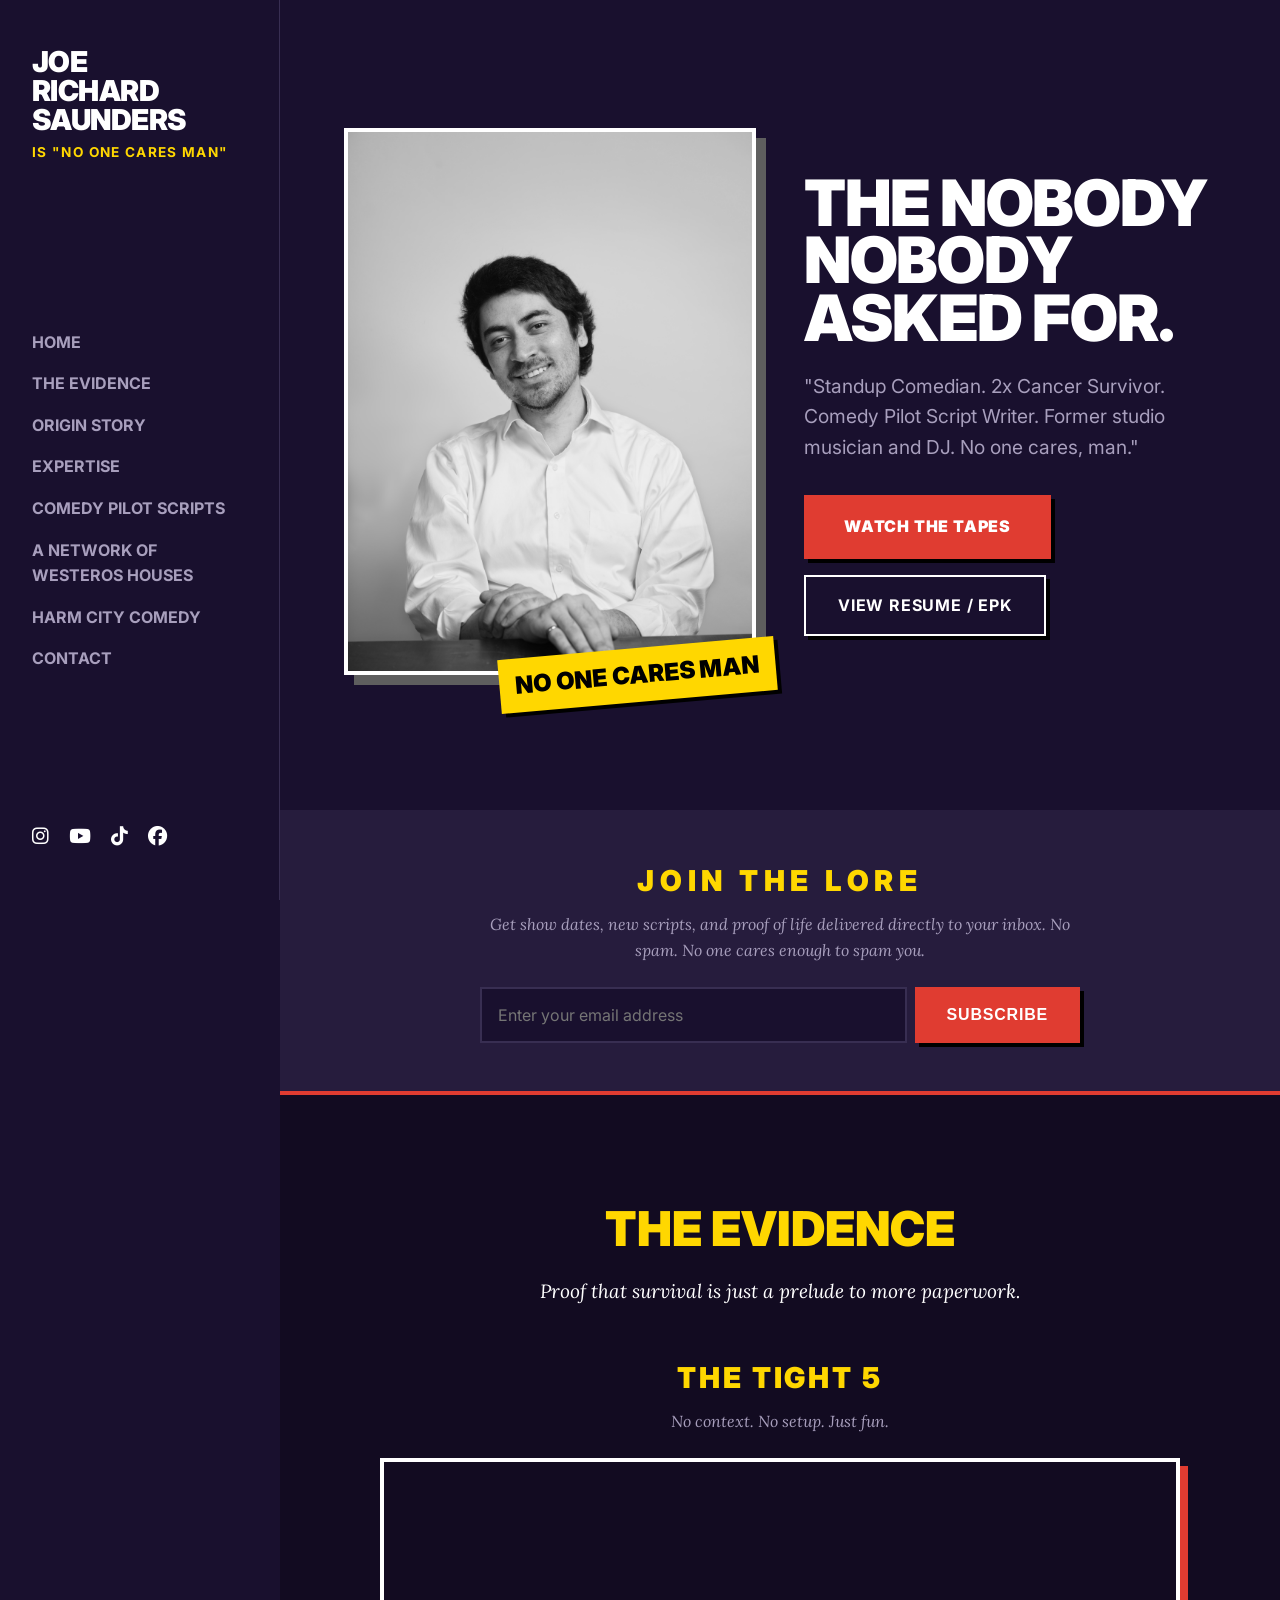
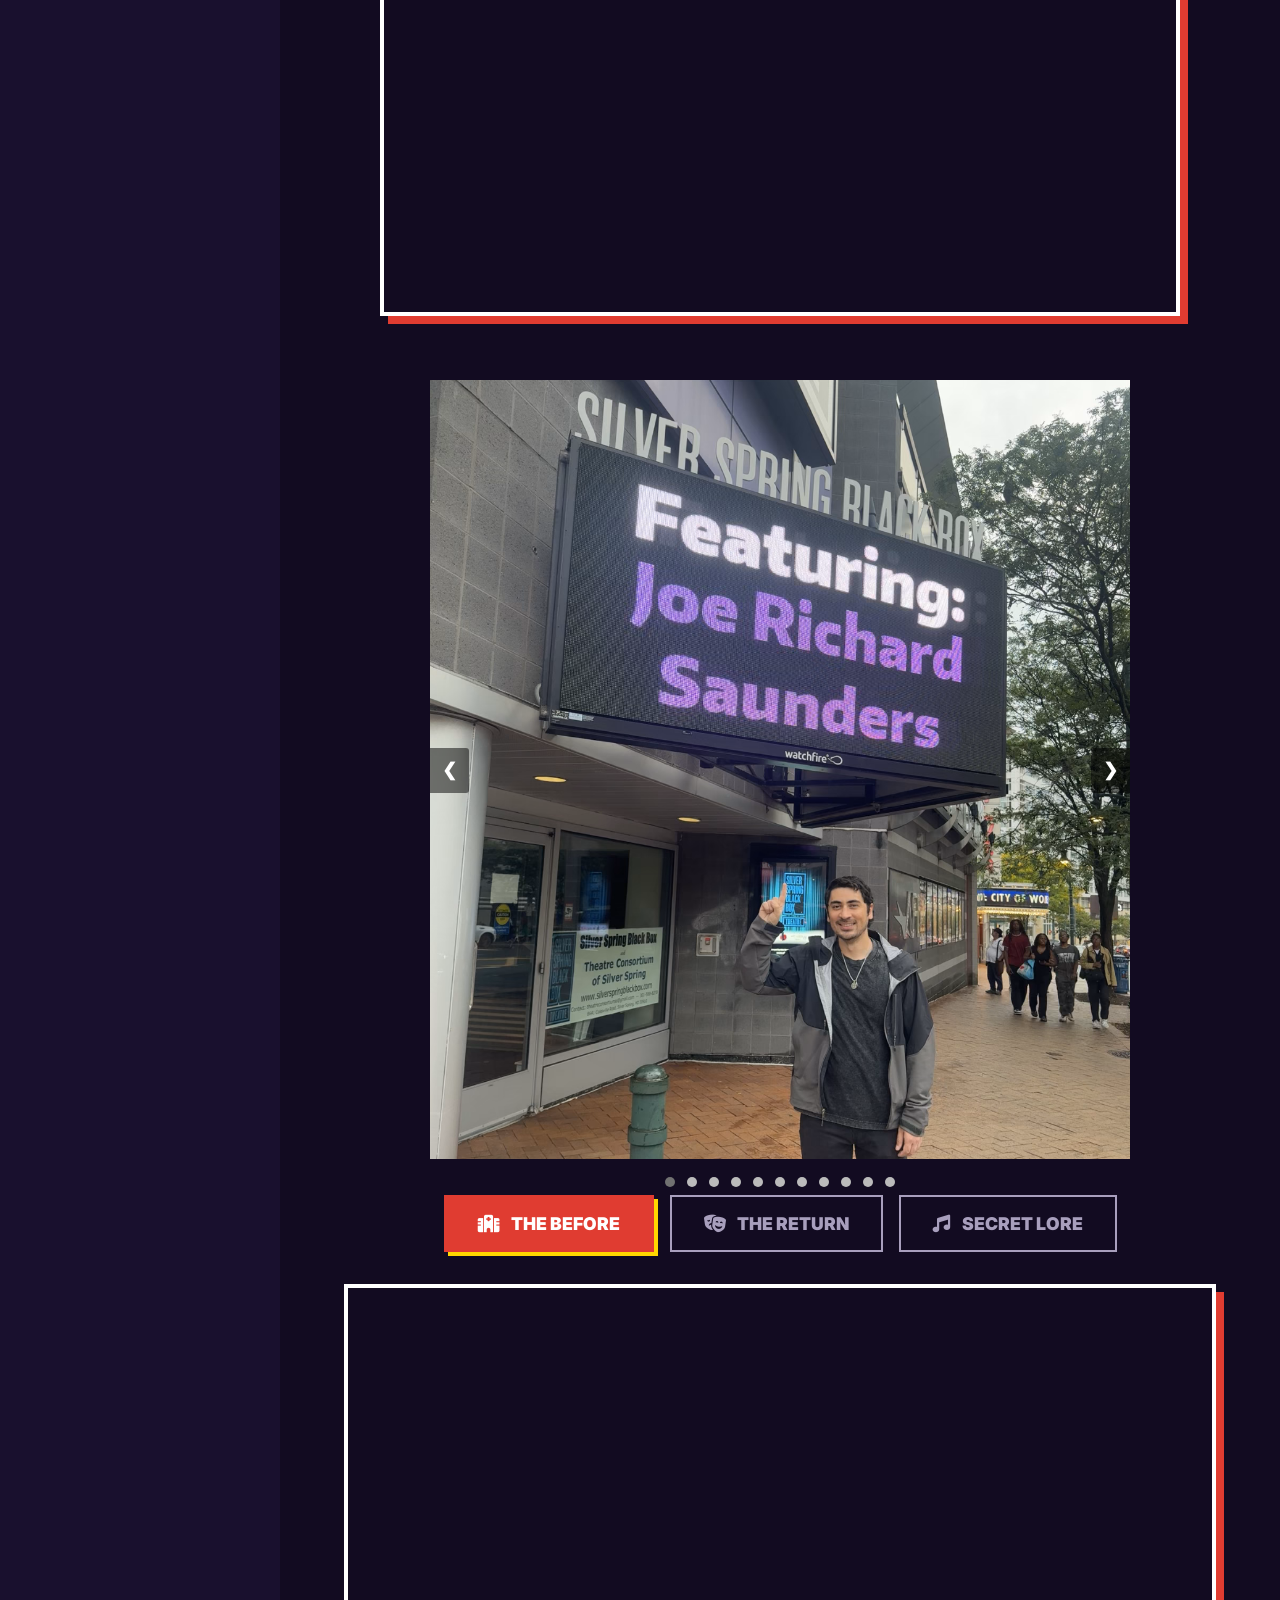
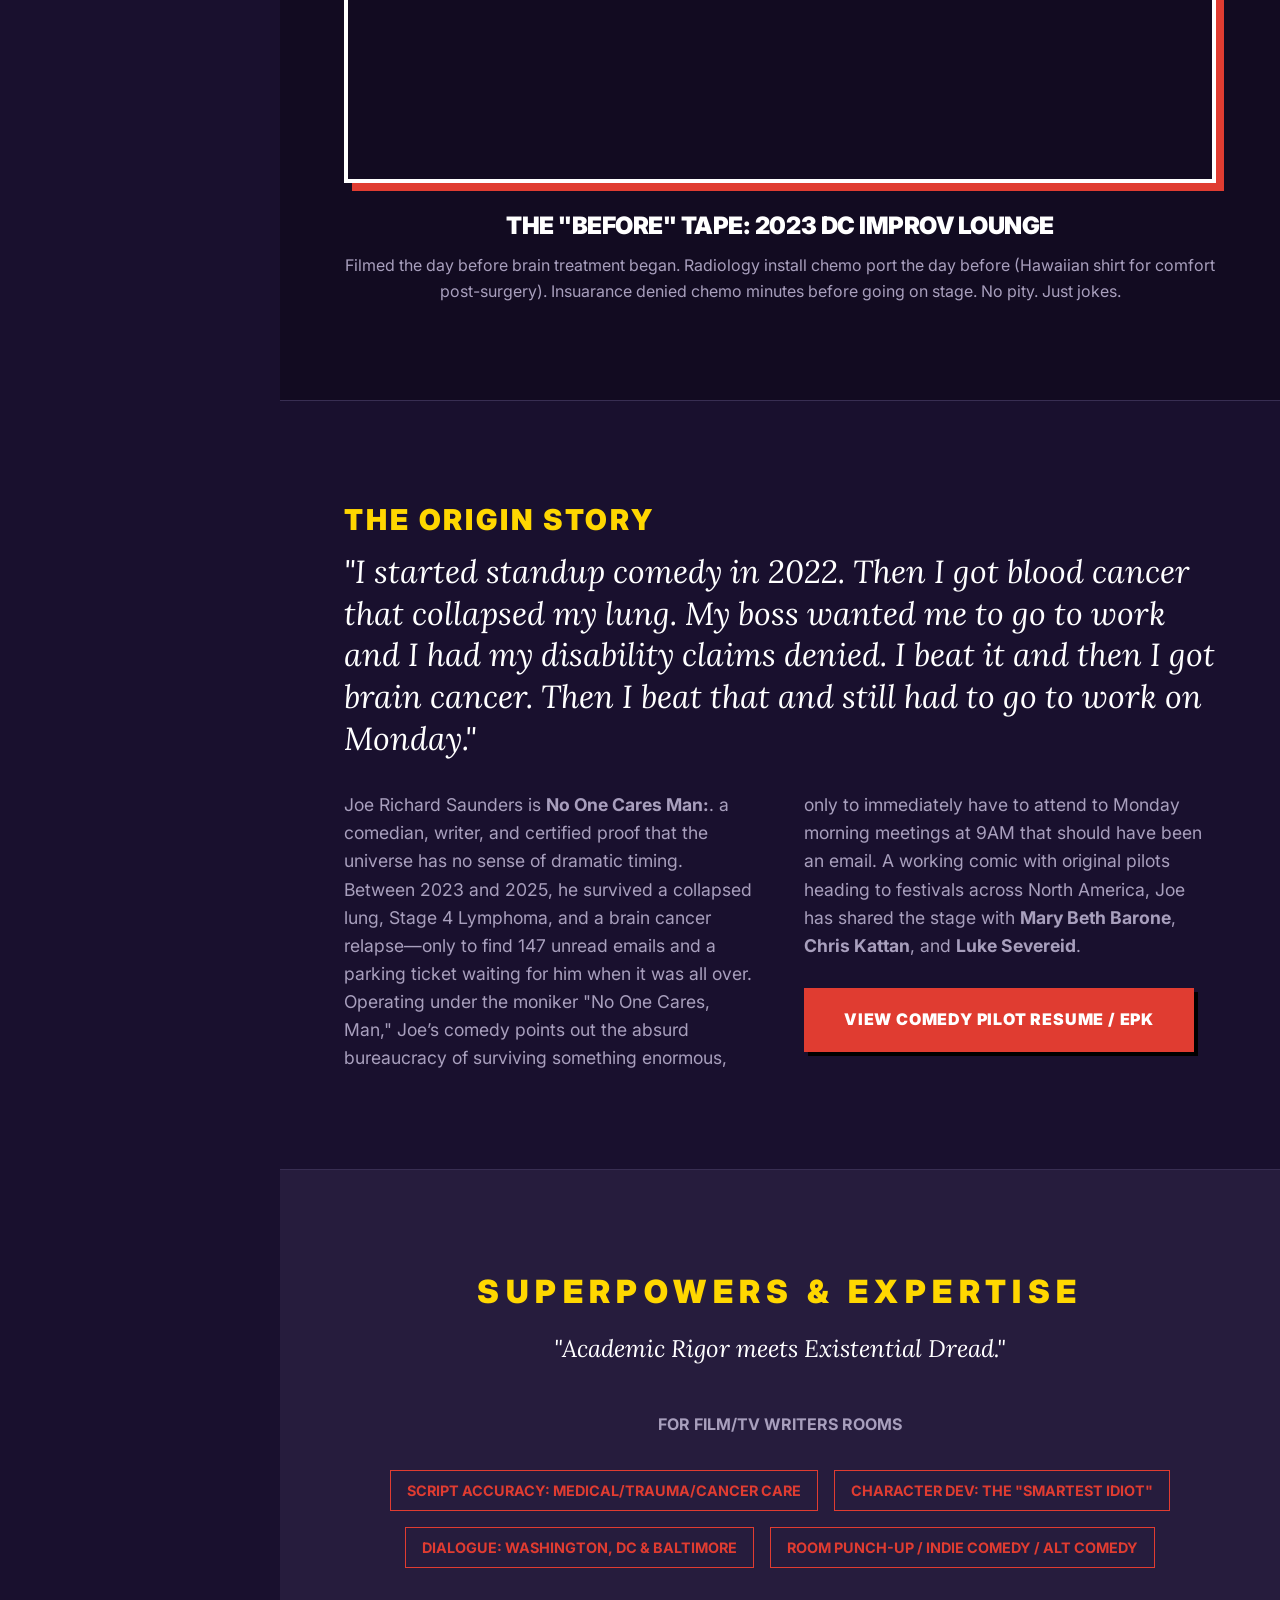
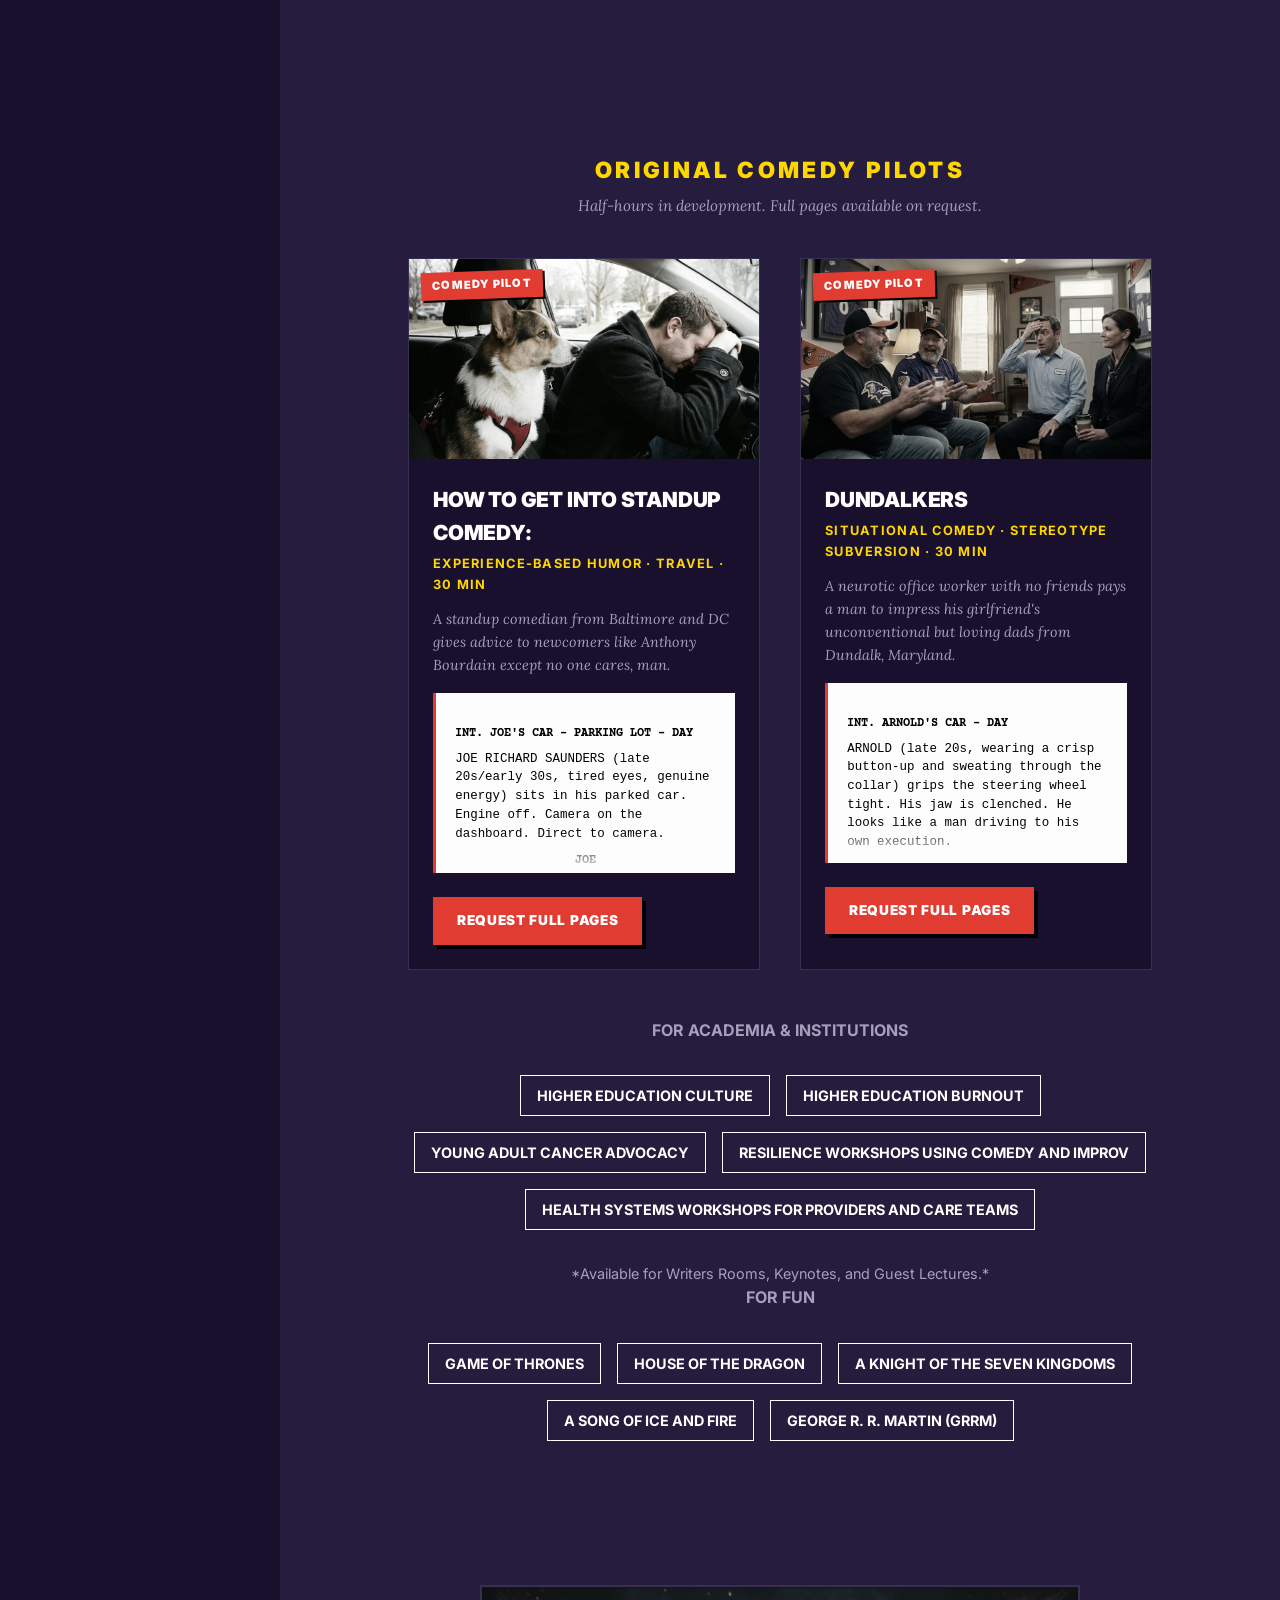
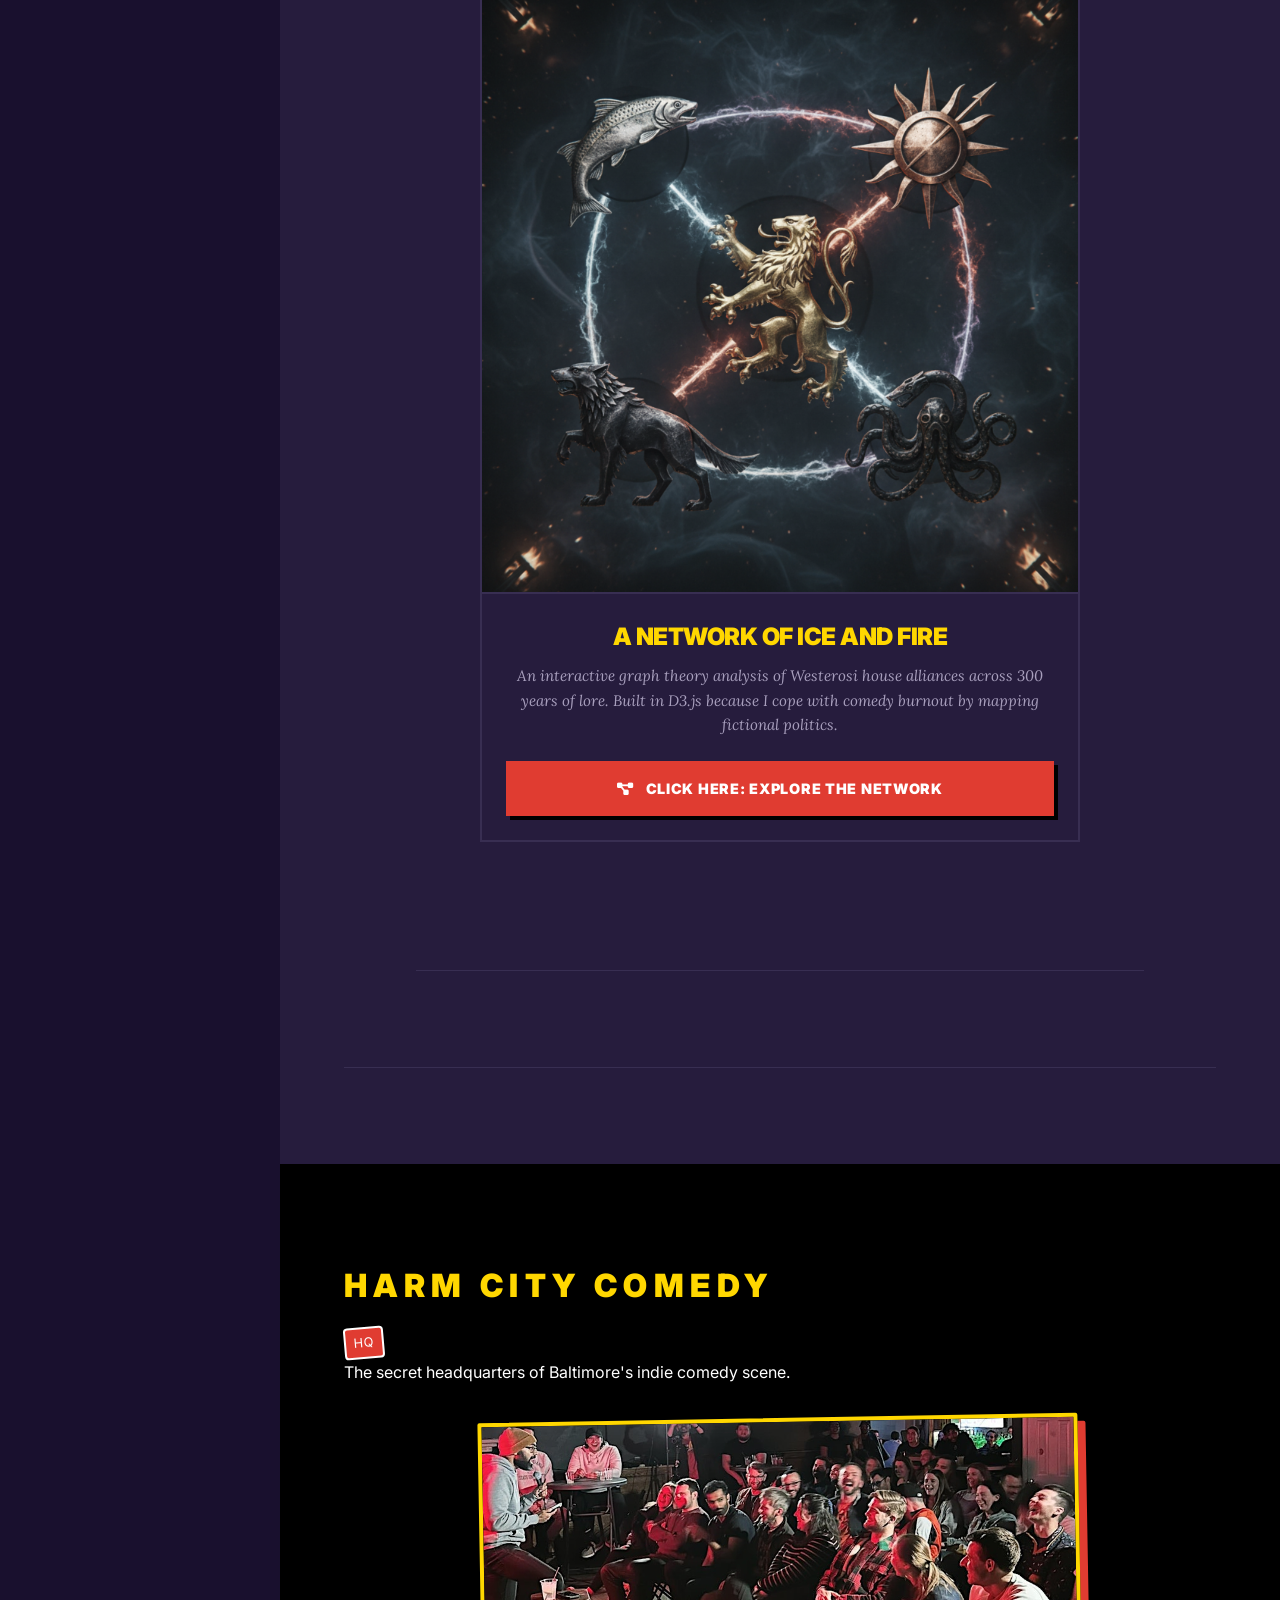
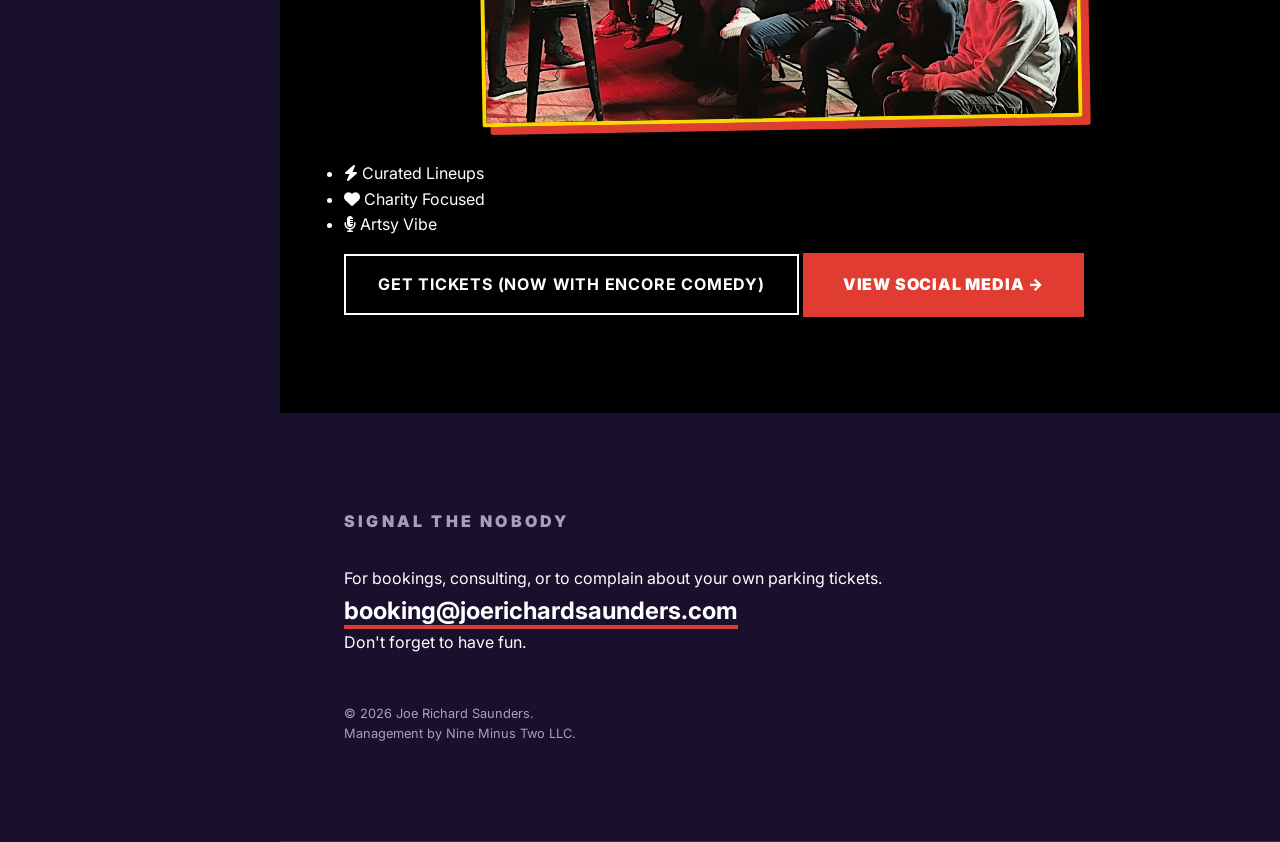
==== commit 15a361c2: "Update index.html" ====
--- a/index.html
+++ b/index.html
@@ -337,7 +337,7 @@
   <!-- The Image -->
   <div class="project-img-wrapper" style="border: 2px solid var(--border-color); overflow: hidden; position: relative;">
     <a href="westeros_network_jrs.html">
-      <img src="images/NetworkOIAF.png" alt="A Network of Ice and Fire Preview" style="width: 100%; display: block; filter: grayscale(20%); transition: all 0.3s ease;">
+      <img src="images/NetworkOIAF2.png" alt="A Network of Ice and Fire Preview" style="width: 100%; display: block; filter: grayscale(20%); transition: all 0.3s ease;">
     </a>
   </div>
 
